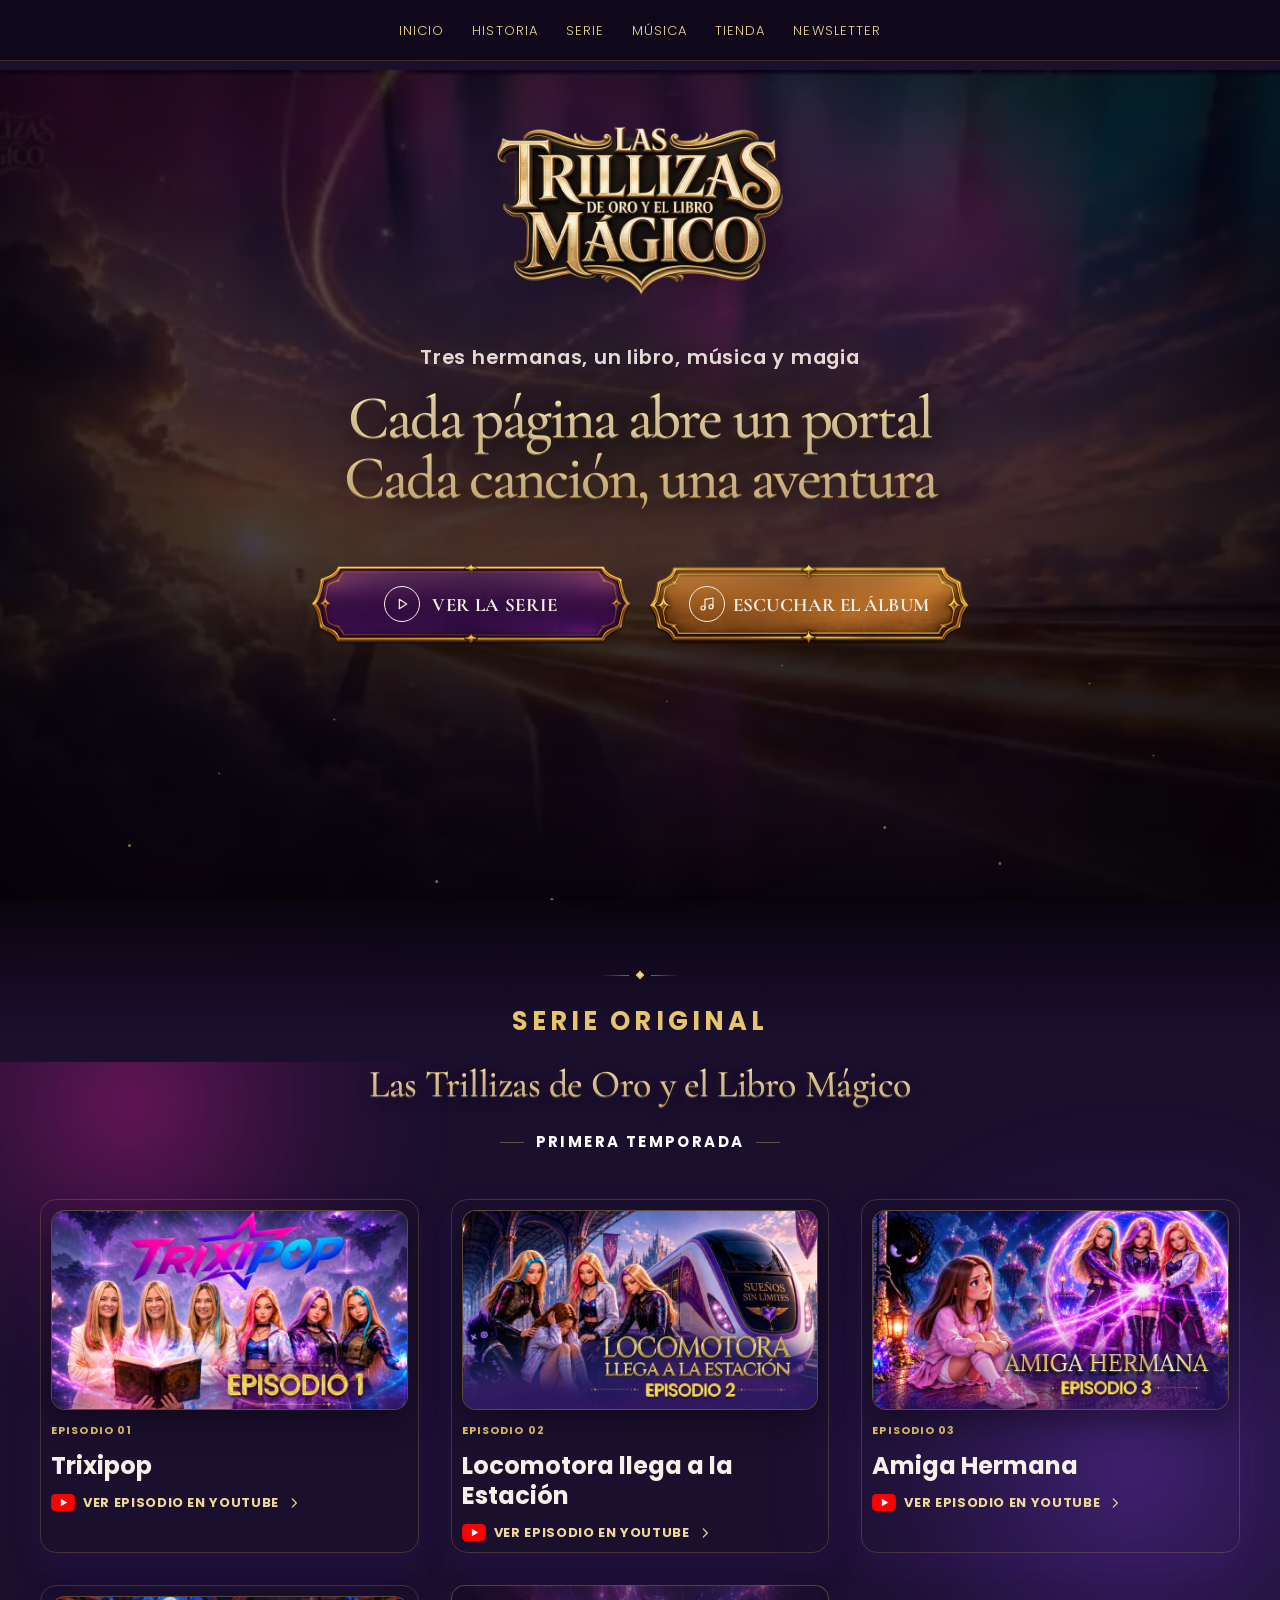
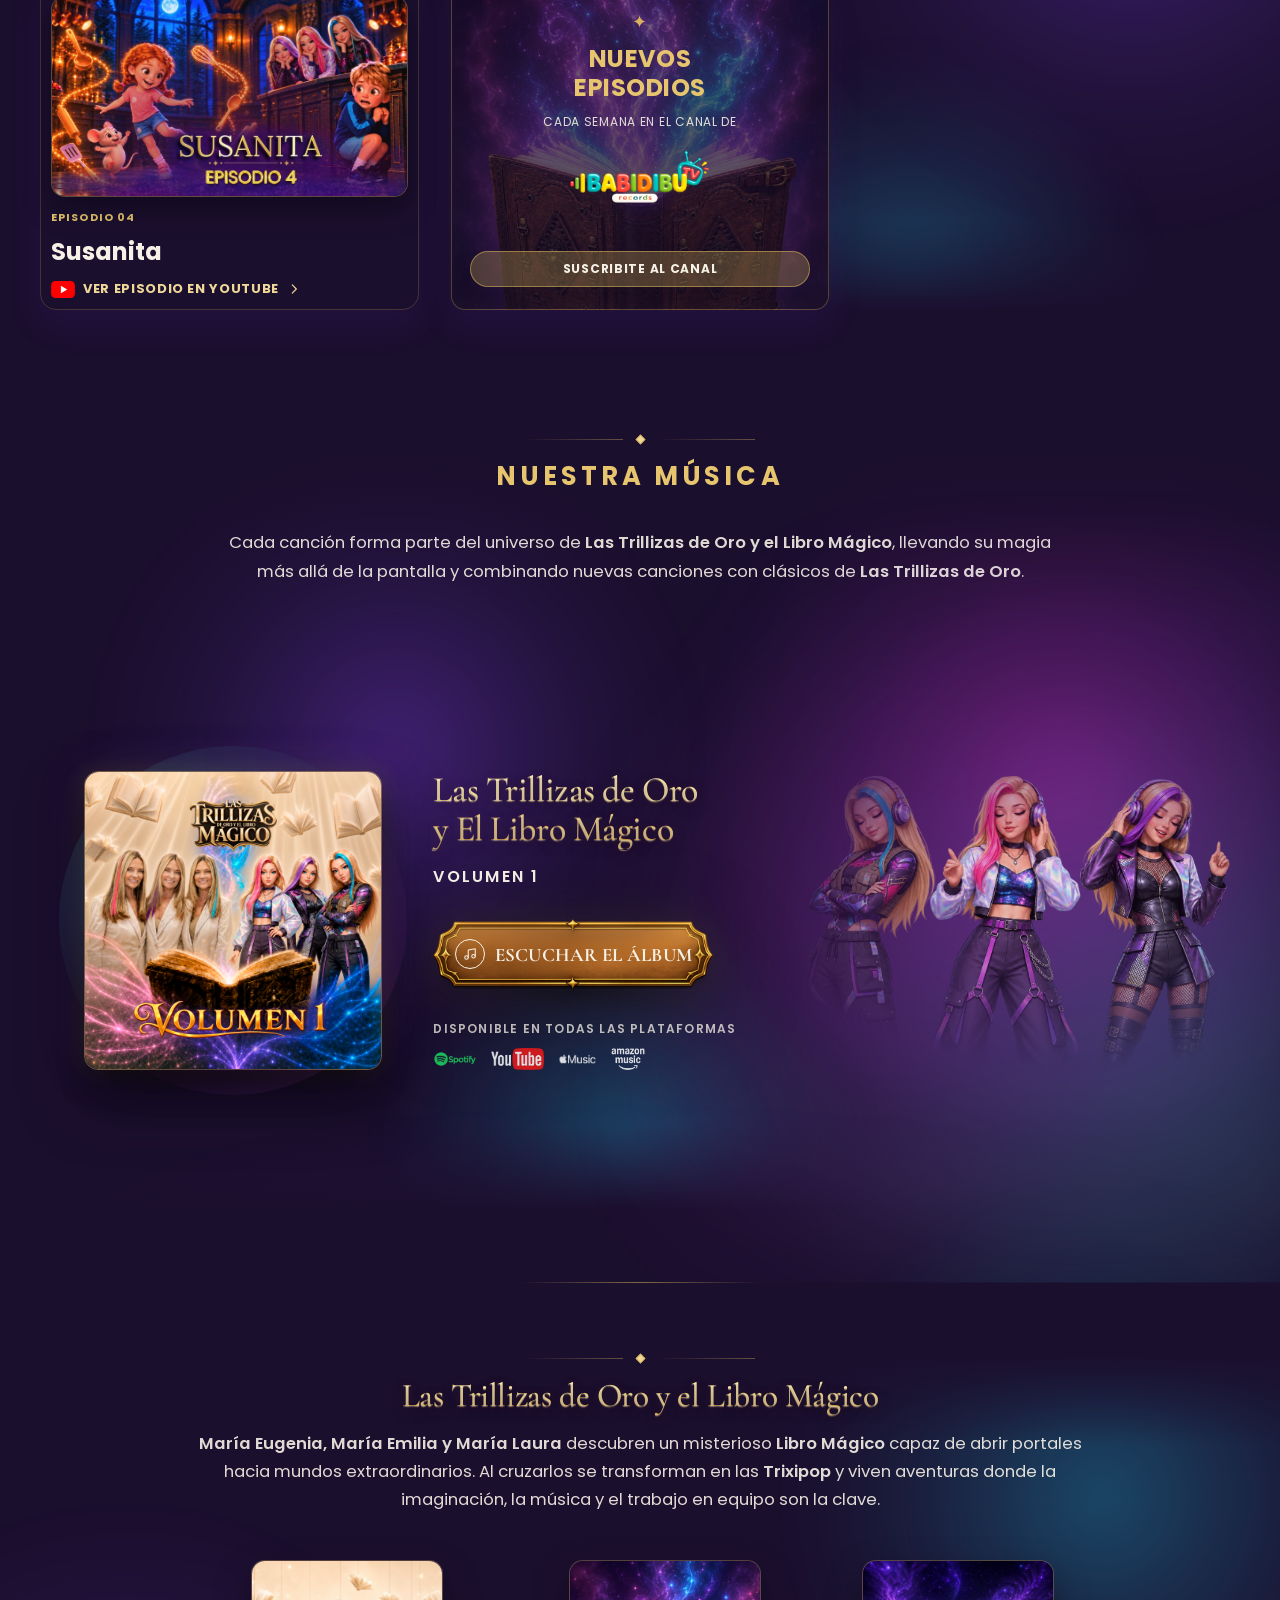
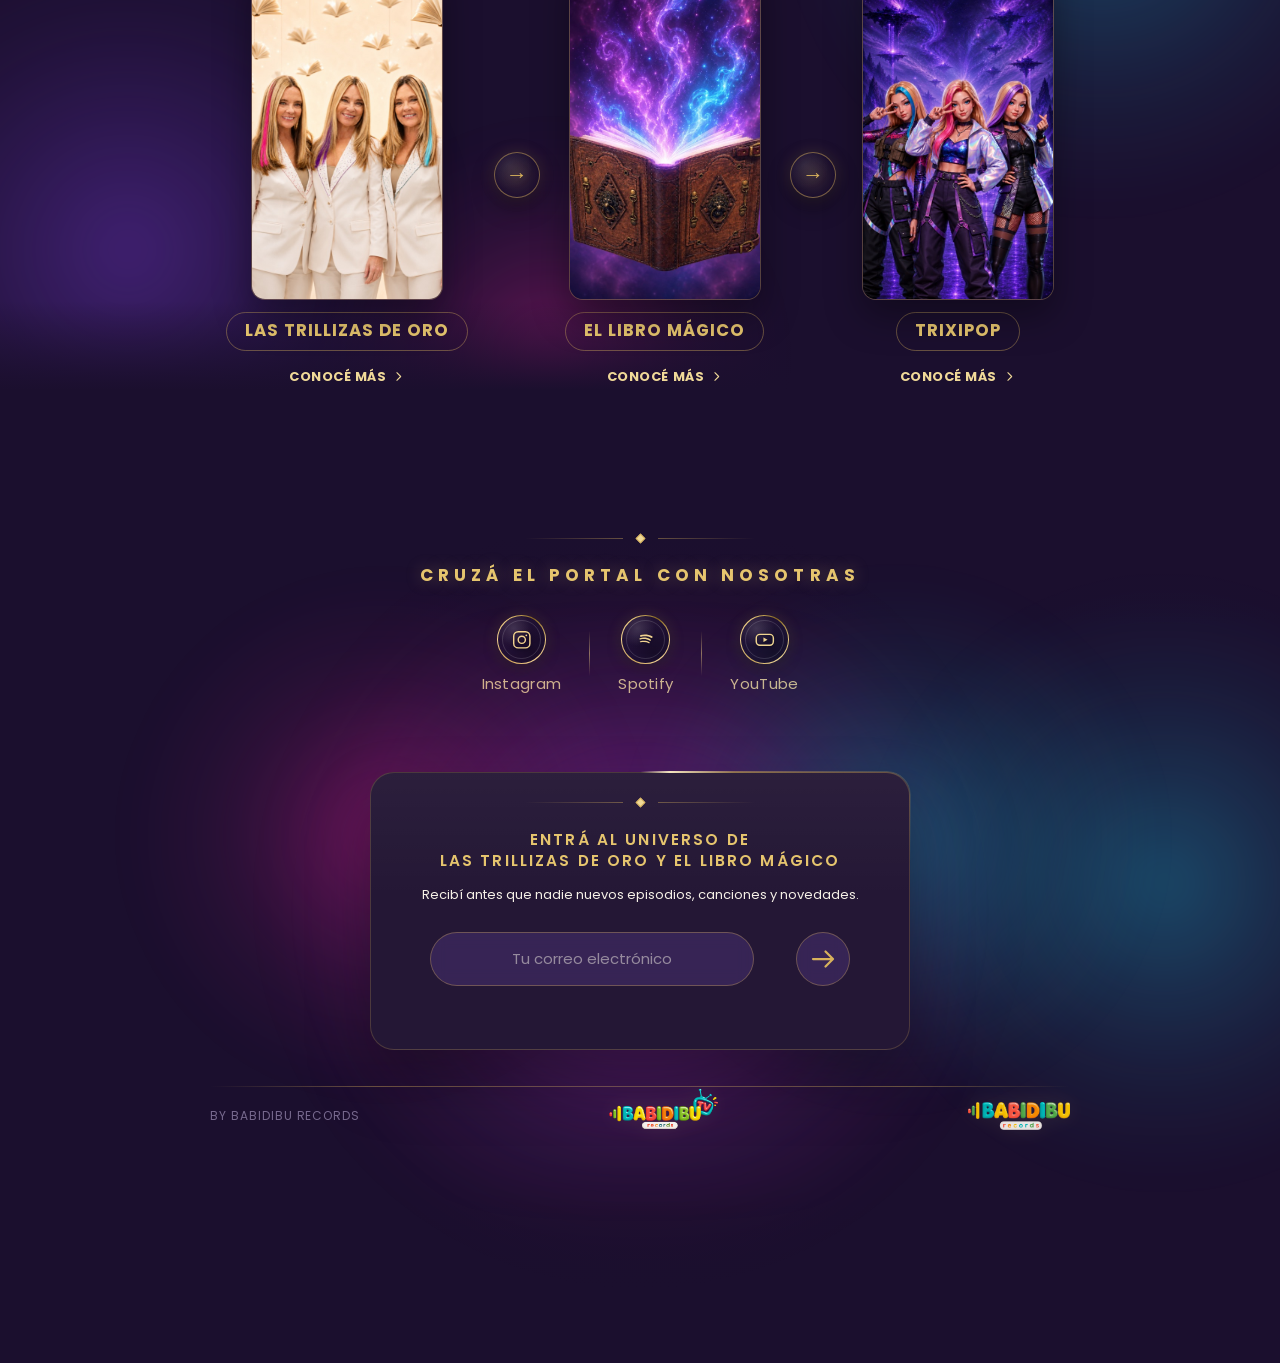
==== index.html @ 805f2260 "Sync index.html with Friday draft: episodes 3-4, redesigned grid, Historia modals Co-Authored-By: Cl" ====
<!DOCTYPE html>
<html lang="es" class="has-sections">
<head>
  <!-- Google Tag Manager -->
  <script>(function(w,d,s,l,i){w[l]=w[l]||[];w[l].push({'gtm.start':
  new Date().getTime(),event:'gtm.js'});var f=d.getElementsByTagName(s)[0],
  j=d.createElement(s),dl=l!='dataLayer'?'&l='+l:'';j.async=true;j.src=
  'https://www.googletagmanager.com/gtm.js?id='+i+dl;f.parentNode.insertBefore(j,f);
  })(window,document,'script','dataLayer','GTM-TP3NSZ8C');</script>
  <!-- End Google Tag Manager -->
  <meta charset="UTF-8" />
  <meta
    name="viewport"
    content="width=device-width, initial-scale=1.0, viewport-fit=cover"
  />

  <!-- Evitar que WhatsApp/navegadores mobile se queden con una versión vieja cacheada -->
  <meta http-equiv="Cache-Control" content="no-cache, no-store, must-revalidate" />
  <meta http-equiv="Pragma" content="no-cache" />
  <meta http-equiv="Expires" content="0" />

  <title>Las Trillizas de Oro y El Libro Mágico</title>

  <!-- Favicon: ícono de la pestaña del navegador -->
  <link rel="icon" type="image/x-icon" href="imagenes/favicon.ico?v=20260827152227" />
  <link rel="icon" type="image/png" sizes="32x32" href="imagenes/favicon-32.png?v=20260827152227" />
  <link rel="apple-touch-icon" sizes="180x180" href="imagenes/apple-touch-icon.png?v=20260827152227" />

  <!-- Verificación de dominio de Meta (NO mover a JS, debe estar en el HTML estático) -->
  <meta name="facebook-domain-verification" content="wpaf3wqvov0he4v25y9coh9aplzuin" />

  <!-- Meta Pixel (base) — sin PageView automático: tracking.js dispara los
       eventos a mano compartiendo el mismo event_id con la Conversions API
       del servidor, para que Meta deduplique y no infle los números. -->
  <script>
    !function(f,b,e,v,n,t,s)
    {if(f.fbq)return;n=f.fbq=function(){n.callMethod?
    n.callMethod.apply(n,arguments):n.queue.push(arguments)};
    if(!f._fbq)f._fbq=n;n.push=n;n.loaded=!0;n.version='2.0';
    n.queue=[];t=b.createElement(e);t.async=!0;
    t.src=v;s=b.getElementsByTagName(e)[0];
    s.parentNode.insertBefore(t,s)}(window, document,'script',
    'https://connect.facebook.net/en_US/fbevents.js');
    fbq('init', '1608591474024181');
  </script>

  <!-- ============================================================
       TikTok Pixel (base) — REEMPLAZAR "PLACEHOLDER_TIKTOK_PIXEL_ID"
       por el Pixel ID real (TikTok Ads Manager → Assets → Events).
       Hasta reemplazarlo, este snippet no manda datos a ningún lado. -->
  <script>
    !function (w, d, t) {
      w.TiktokAnalyticsObject=t;var ttq=w[t]=w[t]||[];ttq.methods=["page","track","identify","instances","debug","on","off","once","ready","alias","group","enableCookie","disableCookie","holdConsent","revokeConsent","grantConsent"],ttq.setAndDefer=function(t,e){t[e]=function(){t.push([e].concat(Array.prototype.slice.call(arguments,0)))}};for(var i=0;i<ttq.methods.length;i++)ttq.setAndDefer(ttq,ttq.methods[i]);ttq.instance=function(t){for(var e=ttq._i[t]||[],n=0;n<e.length;n++)ttq.setAndDefer(e,e[n]);return e},ttq.load=function(e,n){var r="https://analytics.tiktok.com/i18n/pixel/events.js",o=n&&n.partner;ttq._i=ttq._i||{},ttq._i[e]=[],ttq._i[e]._u=r,ttq._t=ttq._t||{},ttq._t[e]=+new Date,ttq._o=ttq._o||{},ttq._o[e]=n||{};var s=document.createElement("script");s.type="text/javascript",s.async=!0,s.src=r+"?sdkid="+e+"&lib="+t;var a=document.getElementsByTagName("script")[0];a.parentNode.insertBefore(s,a)};

      ttq.load('PLACEHOLDER_TIKTOK_PIXEL_ID');
      ttq.page();
    }(window, document, 'ttq');
  </script>

  <!-- Google tag (gtag.js) — Google Analytics 4 -->
  <script
    async
    src="https://www.googletagmanager.com/gtag/js?id=G-B54Q7S8X9M"
  ></script>
  <script>
    window.dataLayer = window.dataLayer || [];
    function gtag(){dataLayer.push(arguments);}
    gtag('js', new Date());
    gtag('config', 'G-B54Q7S8X9M');
  </script>

  <meta
    name="description"
    content="Tres hermanas, un libro, música y magia. Mirá el videoclip y escuchá &quot;La Locomotora llega a la estación&quot;."
  />

  <link
    rel="canonical"
    href="https://lastrillizasdeoroyellibromagico.com"
  />

  <!-- Open Graph -->
  <meta
    property="og:title"
    content="Las Trillizas de Oro y El Libro Mágico"
  />

  <meta
    property="og:description"
    content="Tres hermanas, un libro, música y magia."
  />

  <meta
    property="og:image"
    content="https://lastrillizasdeoroyellibromagico.com/imagenes/social-preview.jpg"
  />
  <meta property="og:image:width" content="1280" />
  <meta property="og:image:height" content="720" />

  <meta property="og:type" content="website" />

  <!-- Datos estructurados para Google (invisible, no afecta el diseño).
       Le dice explícitamente a Google que esta página es la oficial de
       "Las Trillizas de Oro y El Libro Mágico", para que la asocie con
       ese nombre en las búsquedas. -->
  <script type="application/ld+json">
  {
    "@context": "https://schema.org",
    "@type": "MusicGroup",
    "name": "Las Trillizas de Oro y El Libro Mágico",
    "alternateName": ["Las Trillizas de Oro", "Trixipop"],
    "url": "https://lastrillizasdeoroyellibromagico.com",
    "image": "https://lastrillizasdeoroyellibromagico.com/imagenes/social-preview.jpg",
    "genre": "Infantil",
    "sameAs": [
      "https://www.instagram.com/lastrillizasdeoro_libromagico/?hl=es"
    ]
  }
  </script>

  <!-- Datos estructurados del videoclip (invisible). Es solo información
       para Google sobre el video real de YouTube — no toca ni reemplaza
       el link del botón "Mirá el videoclip" de la landing. -->
  <script type="application/ld+json">
  {
    "@context": "https://schema.org",
    "@type": "VideoObject",
    "name": "Locomotora Llega a la Estación - Official Video",
    "description": "Videoclip oficial de \"La Locomotora llega a la estación\", de Las Trillizas de Oro y El Libro Mágico.",
    "thumbnailUrl": "https://i.ytimg.com/vi/IQAO-SmM0gY/hqdefault.jpg",
    "embedUrl": "https://www.youtube.com/embed/IQAO-SmM0gY",
    "contentUrl": "https://www.youtube.com/watch?v=IQAO-SmM0gY"
  }
  </script>

  <!-- Datos estructurados de la canción (invisible). Es solo información
       para Google sobre la grabación real en Spotify — no toca ni
       reemplaza el link del botón "Escuchá la canción" de la landing. -->
  <script type="application/ld+json">
  {
    "@context": "https://schema.org",
    "@type": "MusicRecording",
    "name": "Locomotora Llega a la Estación",
    "byArtist": {
      "@type": "MusicGroup",
      "name": "Las Trillizas de Oro y El Libro Mágico"
    },
    "image": "https://image-cdn-ak.spotifycdn.com/image/ab67616d00001e02453c9c500bdd24909d5f0870",
    "url": "https://open.spotify.com/track/4oxUGUj9S6KreStpNAHHXq"
  }
  </script>

  <!-- Fuentes -->
  <link rel="preconnect" href="https://fonts.googleapis.com" />

  <link
    rel="preconnect"
    href="https://fonts.gstatic.com"
    crossorigin
  />

  <link
    href="https://fonts.googleapis.com/css2?family=Cormorant+Garamond:wght@400;500;600;700&family=Poppins:wght@400;500;600;700&display=swap"
    rel="stylesheet"
  />

  <!-- CSS -->
  <link rel="stylesheet" href="style.css?v=20260909navblur1" />
</head>

<body class="has-sections">
  <!-- Google Tag Manager (noscript) -->
  <noscript><iframe src="https://www.googletagmanager.com/ns.html?id=GTM-TP3NSZ8C"
  height="0" width="0" style="display:none;visibility:hidden"></iframe></noscript>
  <!-- End Google Tag Manager (noscript) -->

  <!-- ================================================
       barra de navegación. "Contacto" sigue siendo
       un placeholder (todavía no existe esa página) — queda visible
       pero sin link, marcado "Próximamente". "Tienda" ya tiene su
       link real.
       ================================================ -->
  <!-- Franja invisible arriba de todo: cuando la nav está oculta por
       scroll, esto sigue detectando el mouse cerca del borde superior
       para volver a mostrarla (la nav en sí no se puede "hoverear" una
       vez que se movió fuera de la pantalla). Solo importa en
       desktop — ver script.js. -->
  <div class="site-nav-hover-zone" aria-hidden="true"></div>

  <nav class="site-nav">
    <div class="site-nav__inner">
      <ul class="site-nav__links">
        <li><a href="#top">Inicio</a></li>
        <li><a href="#historia-section">Historia</a></li>
        <li><a href="#serie-section">Serie</a></li>
        <li><a href="#album-section">Música</a></li>
        <li><a href="https://lastrillizasdeoroyellibromagico.store/" target="_blank" rel="noopener noreferrer">Tienda</a></li>
        <li><a href="#suscribirse">Newsletter</a></li>
      </ul>
      <button
        class="site-nav__burger"
        id="siteNavBurger"
        aria-label="Abrir menú"
        aria-expanded="false"
        aria-controls="siteNavMobile"
      >
        <span></span>
        <span></span>
        <span></span>
      </button>
    </div>
    <ul class="site-nav__mobile" id="siteNavMobile">
      <li><a href="#top">Inicio</a></li>
      <li><a href="#historia-section">Historia</a></li>
      <li><a href="#serie-section">Serie</a></li>
      <li><a href="#album-section">Música</a></li>
      <li><a href="https://lastrillizasdeoroyellibromagico.store/" target="_blank" rel="noopener noreferrer">Tienda</a></li>
      <li><a href="#suscribirse">Newsletter</a></li>
    </ul>
  </nav>

  <!-- HERO -->
  <section class="hero" id="top">

    <video
      class="hero-video"
      autoplay
      muted
      loop
      playsinline
      poster="imagenes/hero-poster.jpg"
      data-src-mobile="videos/video%20fondo%20vertical.mp4"
      data-src-desktop="videos/video%20fondo.mp4"
    ></video>

    <div class="hero-overlay" aria-hidden="true"></div>
    <div class="hero-vignette" aria-hidden="true"></div>
    <div class="hero-shadow" aria-hidden="true"></div>

    <div class="hero-particles" aria-hidden="true">
      <i></i>
      <i></i>
    </div>

    <div class="hero-content">

      <div class="hero-glow" aria-hidden="true"></div>

      <!-- LOGO -->
      <div class="logo-wrap">
        <img
          class="hero-logo"
          src="imagenes/logo%20trillizas.png"
          alt="Las Trillizas de Oro y El Libro Mágico"
          width="676"
          height="420"
        />

        <span class="logo-dust" aria-hidden="true">
          <i></i>
          <i></i>
          <i></i>
          <i></i>
          <i></i>
          <i></i>
          <i></i>
          <i></i>
          <i></i>
          <i></i>
        </span>
      </div>

      <!-- SLOGAN + TÍTULO -->
      <div class="hero-slogan-wrap">

        <p class="hero-claim" data-content-key="hero_claim">
          Tres hermanas, un libro, música y magia
        </p>

        <h1 class="hero-slogan hero-slogan--static">
          <span class="hero-slogan__line" data-content-key="hero_title_line1">Cada página abre un portal</span>
          <span class="hero-slogan__line" data-content-key="hero_title_line2">Cada canción, una aventura</span>
        </h1>

        <span
          class="slogan-shimmer"
          aria-hidden="true"
        ></span>

        <span
          class="slogan-sparkles"
          aria-hidden="true"
        >
          <i></i>
          <i></i>
          <i></i>
          <i></i>
          <i></i>
          <i></i>
          <i></i>
          <i></i>
          <i></i>
          <i></i>
          <i></i>
          <i></i>
          <i></i>
          <i></i>
        </span>

      </div>

      <!-- BOTONES PRINCIPALES: bajan a las secciones (no abren YouTube/
           Spotify directo) -->
      <div class="hero-ctas">

        <!-- Abre directo el canal de YouTube de Babidibu TV -->
        <a
          id="ctaVideoclip"
          class="magic-button magic-button--purple"
          href="https://linktw.in/Dnofjd"
          data-content-key="cta_serie_link"
          target="_blank"
          rel="noopener noreferrer"
          aria-label="Ver la serie"
          data-event="OpenSocial"
          data-destination="YouTube"
          data-track-button="ver_serie"
        >

          <img
            class="magic-button__frame"
            src="imagenes/button-frame-purple.png"
            alt=""
            aria-hidden="true"
          />

          <span class="magic-button__content">

            <span class="magic-button__icon">

              <svg
                viewBox="0 0 24 24"
                aria-hidden="true"
              >
                <path
                  d="M8 5v14l11-7z"
                  fill="none"
                  stroke="currentColor"
                  stroke-width="1.8"
                  stroke-linecap="round"
                  stroke-linejoin="round"
                />
              </svg>

            </span>

            <span class="magic-button__label">
              Ver la serie
            </span>

          </span>

        </a>

        <!-- Abre directo el smart link del álbum -->
        <a
          id="ctaSpotify"
          class="magic-button magic-button--gold"
          href="https://ffm.to/libromagico1"
          data-content-key="cta_album_link"
          target="_blank"
          rel="noopener noreferrer"
          aria-label="Escuchar el álbum"
          data-event="ListenAlbum"
          data-destination="SmartLink"
          data-track-button="escuchar_album"
        >

          <img
            class="magic-button__frame"
            src="imagenes/button-frame-gold.png"
            alt=""
            aria-hidden="true"
          />

          <span class="magic-button__content">

            <span class="magic-button__icon">

              <svg
                viewBox="0 0 24 24"
                fill="none"
                stroke="currentColor"
                stroke-width="1.8"
                stroke-linecap="round"
                stroke-linejoin="round"
                aria-hidden="true"
              >
                <path d="M9 18V5l12-2v13" />
                <circle cx="6" cy="18" r="3" />
                <circle cx="18" cy="16" r="3" />
              </svg>

            </span>

            <span class="magic-button__label">
              Escuchar el álbum
            </span>

          </span>

        </a>

      </div>

      <!-- Pista de scroll: solo se ve en mobile (ver CSS), indica que
           hay más contenido debajo del hero. -->
      <div class="hero-scroll-cue" aria-hidden="true">
        <span class="hero-scroll-cue__arrow"></span>
      </div>

      <!-- PORTAL + REDES SOCIALES -->

    </div>

  </section>

  <!-- ================================================
       "La serie" + "Álbum".
       Los episodios se cargan desde el array `episodes` (ver el
       <script> cerca del final del archivo) — para agregar un
       episodio nuevo, agregar un objeto al array, no tocar este HTML.
       Los href/rutas "PENDIENTE-" son placeholders reales: reemplazar
       antes de subir a producción.
       ================================================ -->

  <!-- LA SERIE -->
  <section class="serie-section" id="serie-section">
    <span class="bg-halo bg-halo--fuchsia serie-section__halo-a" aria-hidden="true"></span>
    <span class="bg-halo bg-halo--violet serie-section__halo-b" aria-hidden="true"></span>
    <span class="bg-halo bg-halo--cyan serie-section__halo-c" aria-hidden="true"></span>
    <div class="magic-sparkles" aria-hidden="true">
      <span class="sparkle sparkle--point sparkle--violet" style="top:5%; left:4%; animation-delay:.2s;"></span>
      <span class="sparkle sparkle--point sparkle--gold" style="top:10%; right:6%; animation-delay:1.4s;"></span>
      <span class="sparkle sparkle--point sparkle--cyan" style="top:22%; left:2%; animation-delay:2.6s;"></span>
      <span class="sparkle sparkle--point sparkle--point-sm sparkle--violet" style="top:35%; right:3%; animation-delay:.9s;"></span>
      <span class="sparkle sparkle--point sparkle--gold" style="top:55%; left:5%; animation-delay:3.1s;"></span>
      <span class="sparkle sparkle--point sparkle--point-lg sparkle--point-blur sparkle--violet" style="top:68%; right:5%; animation-delay:1.8s;"></span>
      <span class="sparkle sparkle--point sparkle--cyan" style="top:85%; left:9%; animation-delay:2.2s;"></span>

      <span class="sparkle sparkle--point sparkle--gold" style="top:8%; right:16%; animation-delay:.6s;"></span>
      <span class="sparkle sparkle--point sparkle--violet" style="top:48%; left:1.5%; animation-delay:2.9s;"></span>
      <span class="sparkle sparkle--point sparkle--point-lg sparkle--cyan" style="top:88%; right:22%; animation-delay:1.3s;"></span>

      <span class="sparkle sparkle--point sparkle--point-lg sparkle--violet" style="top:40%; right:2%; animation-delay:.4s;"></span>
    </div>

    <div class="section-heading">
      <span class="mini-divider" aria-hidden="true">
        <span class="mini-divider__line"></span>
        <span class="mini-divider__diamond"></span>
        <span class="mini-divider__line"></span>
      </span>
      <p class="section-eyebrow">Serie original</p>
      <h2 class="section-title">Las Trillizas de Oro y el Libro Mágico</h2>
      <span class="season-flourish">
        <span class="season-flourish__line"></span>
        <span class="section-season">Primera Temporada</span>
        <span class="season-flourish__line"></span>
      </span>
    </div>

    <div class="episodes-grid" id="episodesGrid">
      <!-- Los primeros 2 bloques (episodios) los genera JS a partir del
           array `episodes` — ver <script> al final del archivo. La card
           "Nuevos episodios" de acá abajo queda fija, siempre al final. -->
      <div class="episode-tile episode-tile--soon">
        <span class="episode-tile__soon-diamond">&#10022;</span>
        <span class="episode-tile__soon-title">Nuevos <br />episodios</span>
        <span class="episode-tile__soon-line">
          <span class="episode-tile__soon-sub">Cada semana en el canal de</span>
          <img
            class="episode-tile__soon-babidibu"
            src="imagenes/Logo%20BABIDIBU%20TV.png"
            alt="Babidibu TV"
            loading="lazy"
          />
        </span>
        <a
          class="episode-tile__soon-visit"
          href="https://linktw.in/Dnofjd"
          data-content-key="youtube_channel_link"
          target="_blank"
          rel="noopener noreferrer"
          aria-label="Suscribirse al canal de YouTube de Babidibu"
          data-event="OpenSocial"
          data-destination="YouTube"
          data-track-button="proximos_episodios_canal"
        >
          Suscribite al canal
        </a>
      </div>
    </div>
  </section>

  <!-- ÁLBUM -->
  <section class="album-section" id="album-section">
    <span class="bg-halo bg-halo--violet album-section__halo-a" aria-hidden="true"></span>
    <span class="bg-halo bg-halo--fuchsia album-section__halo-b" aria-hidden="true"></span>
    <span class="bg-halo bg-halo--cyan album-section__halo-c" aria-hidden="true"></span>
    <div class="magic-sparkles" aria-hidden="true">
      <span class="sparkle sparkle--point sparkle--fuchsia" style="top:4%; left:5%; animation-delay:.5s;"></span>
      <span class="sparkle sparkle--point sparkle--cyan" style="top:9%; right:5%; animation-delay:1.9s;"></span>
      <span class="sparkle sparkle--point sparkle--point-sm sparkle--violet" style="top:20%; left:2%; animation-delay:2.7s;"></span>
      <span class="sparkle sparkle--point sparkle--fuchsia" style="top:33%; right:2.5%; animation-delay:.8s;"></span>
      <span class="sparkle sparkle--point sparkle--point-lg sparkle--point-blur sparkle--cyan" style="top:52%; left:3%; animation-delay:3.2s;"></span>
      <span class="sparkle sparkle--point sparkle--violet" style="top:63%; right:2%; animation-delay:1.4s;"></span>
      <span class="sparkle sparkle--point sparkle--fuchsia" style="top:80%; left:7%; animation-delay:2.1s;"></span>

      <span class="sparkle sparkle--point sparkle--cyan" style="top:6%; right:14%; animation-delay:.3s;"></span>
      <span class="sparkle sparkle--point sparkle--violet" style="top:45%; left:1.2%; animation-delay:2.5s;"></span>
      <span class="sparkle sparkle--point sparkle--point-lg sparkle--fuchsia" style="top:78%; right:18%; animation-delay:1.6s;"></span>

      <span class="sparkle sparkle--point sparkle--point-lg sparkle--cyan" style="top:35%; left:1.5%; animation-delay:.9s;"></span>
    </div>
    <span class="album-section__fade-bottom" aria-hidden="true"></span>

    <div class="section-heading album-section__heading">
      <span class="section-divider" aria-hidden="true">
        <span class="follow-line"></span>
        <span class="follow-diamond"></span>
        <span class="follow-line"></span>
      </span>
      <p class="section-eyebrow">Nuestra música</p>
      <p class="album-section__subtitle">
        Cada canción forma parte del universo de <strong>Las Trillizas de Oro y el Libro Mágico</strong>, llevando su magia más allá de la pantalla y combinando nuevas canciones con clásicos de <strong>Las Trillizas de Oro</strong>.
      </p>
    </div>

    <div class="album-section__row">
      <div class="album-section__trixi-halo" aria-hidden="true"></div>
      <img
        src="imagenes/trixi_pop_music_web.webp"
        alt=""
        aria-hidden="true"
        loading="lazy"
        class="album-section__trixi-bg"
      />
      <span class="album-section__trixi-sparkles" aria-hidden="true">
        <i></i><i></i><i></i><i></i><i></i><i></i>
      </span>

      <div class="album-section__cover">
        <img
          src="imagenes/arte_de_tapa_trillizas.png"
          alt="Tapa del álbum Las Trillizas de Oro y El Libro Mágico, Volumen 1"
          loading="lazy"
        />
        <span class="album-section__cover-sparkles" aria-hidden="true">
          <i></i><i></i><i></i><i></i>
        </span>
      </div>

      <div class="album-section__info">
        <div class="album-section__top">
          <h3 class="album-section__name">
            <span data-content-key="album_name_line1">Las Trillizas de Oro</span><br />
            <span data-content-key="album_name_line2">y El Libro Mágico</span>
          </h3>
          <p class="album-section__volume" data-content-key="album_volume">Volumen 1</p>
        </div>

      <a
        class="magic-button magic-button--gold"
        href="https://ffm.to/libromagico1"
        data-content-key="cta_album_link"
        target="_blank"
        rel="noopener noreferrer"
        aria-label="Escuchar el álbum"
        data-event="ListenAlbum"
        data-destination="SmartLink"
        data-track-button="escuchar_album"
      >
        <img
          class="magic-button__frame"
          src="imagenes/button-frame-gold.png"
          alt=""
          aria-hidden="true"
        />
        <span class="magic-button__content">
          <span class="magic-button__icon">
            <svg
              viewBox="0 0 24 24"
              fill="none"
              stroke="currentColor"
              stroke-width="1.8"
              stroke-linecap="round"
              stroke-linejoin="round"
              aria-hidden="true"
            >
              <path d="M9 18V5l12-2v13" />
              <circle cx="6" cy="18" r="3" />
              <circle cx="18" cy="16" r="3" />
            </svg>
          </span>
          <span class="magic-button__label">Escuchar el álbum</span>
        </span>
      </a>

      <div class="album-section__platforms">
        <p class="album-section__platforms-label">Disponible en todas las plataformas</p>
        <div class="album-section__platforms-icons">
          <span class="album-section__platform-icon" title="Spotify">
            <img src="imagenes/spotify_full_web.webp" alt="Spotify" loading="lazy" />
          </span>
          <span class="album-section__platform-icon" title="YouTube">
            <img src="imagenes/youtube_full_web.png" alt="YouTube" loading="lazy" />
          </span>
          <span class="album-section__platform-icon" title="Apple Music">
            <img src="imagenes/apple_music_icon_web.png" alt="Apple Music" loading="lazy" />
          </span>
          <span class="album-section__platform-icon" title="Amazon Music">
            <img src="imagenes/amazon_music_icon_web.png" alt="Amazon Music" loading="lazy" />
          </span>
        </div>
      </div>
      </div>
    </div>
  </section>

  <!-- Separador claro entre Álbum e Historia -->
  <div class="section-boundary-divider" aria-hidden="true"></div>

  <!-- HISTORIA -->
  <section class="historia-section" id="historia-section">
    <span class="bg-halo bg-halo--cyan historia-section__halo-a" aria-hidden="true"></span>
    <span class="bg-halo bg-halo--violet historia-section__halo-b" aria-hidden="true"></span>
    <span class="bg-halo bg-halo--fuchsia historia-section__halo-c" aria-hidden="true"></span>
    <div class="magic-sparkles" aria-hidden="true">
      <span class="sparkle sparkle--point sparkle--gold" style="top:5%; left:5%; animation-delay:.7s;"></span>
      <span class="sparkle sparkle--point sparkle--violet" style="top:9%; right:6%; animation-delay:2.1s;"></span>
      <span class="sparkle sparkle--point sparkle--point-sm sparkle--cyan" style="top:30%; left:2%; animation-delay:3.3s;"></span>
      <span class="sparkle sparkle--point sparkle--gold" style="top:45%; right:3%; animation-delay:1.1s;"></span>
      <span class="sparkle sparkle--point sparkle--point-lg sparkle--point-blur sparkle--violet" style="top:65%; left:6%; animation-delay:2.6s;"></span>
      <span class="sparkle sparkle--point sparkle--cyan" style="top:85%; right:10%; animation-delay:.4s;"></span>

      <span class="sparkle sparkle--point sparkle--violet" style="top:7%; right:16%; animation-delay:1.7s;"></span>
      <span class="sparkle sparkle--point sparkle--gold" style="top:55%; left:1.5%; animation-delay:3s;"></span>

      <span class="sparkle sparkle--point sparkle--point-lg sparkle--cyan" style="top:75%; right:3%; animation-delay:.5s;"></span>
    </div>

    <div class="historia-section__text">
      <span class="section-divider" aria-hidden="true">
        <span class="follow-line"></span>
        <span class="follow-diamond"></span>
        <span class="follow-line"></span>
      </span>
      <h2 class="section-title historia-section__title">Las Trillizas de Oro <br class="historia-title-break" />y el Libro Mágico</h2>
      <p class="historia-section__body">
        <strong>María Eugenia, María Emilia y María Laura</strong> descubren un misterioso <strong>Libro Mágico</strong> capaz de abrir portales hacia mundos extraordinarios. Al cruzarlos se transforman en las <strong>Trixipop</strong> y viven aventuras donde la imaginación, la música y el trabajo en equipo son la clave.
      </p>
    </div>

    <div class="historia-section__visual">
      <div class="historia-slot">
        <div class="historia-slot__image">
          <img
            src="imagenes/historia_trillizas_vertical_web.jpg"
            alt="Las Trillizas de Oro"
            loading="lazy"
          />
        </div>
        <span class="historia-slot__label">Las Trillizas de Oro</span>
        <button class="historia-slot__more" type="button" data-modal-open="modal-trillizas" data-track-button="conoce_mas_trillizas">
          Conocé más
          <svg viewBox="0 0 24 24" aria-hidden="true"><path d="M9 5l7 7-7 7" fill="none" stroke="currentColor" stroke-width="2" stroke-linecap="round" stroke-linejoin="round" /></svg>
        </button>
      </div>

      <span class="historia-arrow" aria-hidden="true">&rarr;</span>

      <div class="historia-slot">
        <div class="historia-slot__image">
          <img
            src="imagenes/proximos_episodios_web.jpg"
            alt="El Libro Mágico"
            loading="lazy"
          />
        </div>
        <span class="historia-slot__label">El libro mágico</span>
        <button class="historia-slot__more" type="button" data-modal-open="modal-libro" data-track-button="conoce_mas_libro">
          Conocé más
          <svg viewBox="0 0 24 24" aria-hidden="true"><path d="M9 5l7 7-7 7" fill="none" stroke="currentColor" stroke-width="2" stroke-linecap="round" stroke-linejoin="round" /></svg>
        </button>
      </div>

      <span class="historia-arrow" aria-hidden="true">&rarr;</span>

      <div class="historia-slot">
        <div class="historia-slot__image">
          <img
            src="imagenes/historia_trixipop_vertical_web.jpg"
            alt="Las Trixipop"
            loading="lazy"
          />
        </div>
        <span class="historia-slot__label">Trixipop</span>
        <button class="historia-slot__more" type="button" data-modal-open="modal-trixipop" data-track-button="conoce_mas_trixipop">
          Conocé más
          <svg viewBox="0 0 24 24" aria-hidden="true"><path d="M9 5l7 7-7 7" fill="none" stroke="currentColor" stroke-width="2" stroke-linecap="round" stroke-linejoin="round" /></svg>
        </button>
      </div>
    </div>
  </section>

  <!-- ================================================
       Modales "Conocé más" de la sección Historia. Los 3 comparten
       el mismo estilo (.lore-modal) — se abren con el botón de cada
       card, se cierran con la X, tocando afuera, o con Escape (ver
       <script> al final del archivo). -->
  <div class="lore-modal" id="modal-trillizas" aria-hidden="true">
    <div class="lore-modal__backdrop" data-modal-close></div>
    <div class="lore-modal__panel" role="dialog" aria-modal="true" aria-labelledby="modal-trillizas-title">
      <button class="lore-modal__close" type="button" data-modal-close aria-label="Cerrar">&times;</button>
      <div class="lore-modal__media">
        <img src="imagenes/historia_trillizas_vertical_web.jpg" alt="" loading="lazy" />
      </div>
      <span class="mini-divider lore-modal__divider" aria-hidden="true">
        <span class="mini-divider__line"></span>
        <span class="mini-divider__diamond"></span>
        <span class="mini-divider__line"></span>
      </span>
      <h3 class="lore-modal__title" id="modal-trillizas-title">Las Trillizas de Oro</h3>
      <p class="lore-modal__body">
        Cantantes, actrices y conductoras, construyeron una trayectoria única que atravesó generaciones y las convirtió en referentes indiscutidas del entretenimiento familiar. Música, televisión y una conexión especial con el público forman parte de una historia que continúa reinventándose hasta hoy.
      </p>
    </div>
  </div>

  <div class="lore-modal" id="modal-libro" aria-hidden="true">
    <div class="lore-modal__backdrop" data-modal-close></div>
    <div class="lore-modal__panel" role="dialog" aria-modal="true" aria-labelledby="modal-libro-title">
      <button class="lore-modal__close" type="button" data-modal-close aria-label="Cerrar">&times;</button>
      <div class="lore-modal__media">
        <img src="imagenes/proximos_episodios_web.jpg" alt="" loading="lazy" />
      </div>
      <span class="mini-divider lore-modal__divider" aria-hidden="true">
        <span class="mini-divider__line"></span>
        <span class="mini-divider__diamond"></span>
        <span class="mini-divider__line"></span>
      </span>
      <h3 class="lore-modal__title" id="modal-libro-title">El Libro Mágico</h3>
      <p class="lore-modal__body">
        Las Trillizas descubren un misterioso Libro Mágico. Al abrirlo, sus páginas se llenan de luz y aparecen portales capaces de llevarlas a mundos increíbles. Cada vez que cruzan uno de ellos, se transforman en las Trixipop y comienza una nueva aventura, llena de música, magia y desafíos que solo podrán resolver juntas.
      </p>
    </div>
  </div>

  <div class="lore-modal" id="modal-trixipop" aria-hidden="true">
    <div class="lore-modal__backdrop" data-modal-close></div>
    <div class="lore-modal__panel" role="dialog" aria-modal="true" aria-labelledby="modal-trixipop-title">
      <button class="lore-modal__close" type="button" data-modal-close aria-label="Cerrar">&times;</button>
      <div class="lore-modal__media">
        <img src="imagenes/historia_trixipop_vertical_web.jpg" alt="" loading="lazy" />
      </div>
      <span class="mini-divider lore-modal__divider" aria-hidden="true">
        <span class="mini-divider__line"></span>
        <span class="mini-divider__diamond"></span>
        <span class="mini-divider__line"></span>
      </span>
      <h3 class="lore-modal__title" id="modal-trixipop-title">Trixipop</h3>
      <p class="lore-modal__body">
        Las Trixipop son las Trillizas de Oro animadas: al cruzar el portal del Libro Mágico, cada una asume una misión distinta.
      </p>

      <ul class="lore-modal__traits">
        <li class="lore-modal__trait lore-modal__trait--alma">
          <span class="lore-modal__trait-diamond" aria-hidden="true"></span>
          <span class="lore-modal__trait-text"><strong>Alma</strong> — conecta, contiene y valida la emoción.</span>
        </li>
        <li class="lore-modal__trait lore-modal__trait--mente">
          <span class="lore-modal__trait-diamond" aria-hidden="true"></span>
          <span class="lore-modal__trait-text"><strong>Mente</strong> — detecta, nombra y ordena el problema.</span>
        </li>
        <li class="lore-modal__trait lore-modal__trait--cuerpo">
          <span class="lore-modal__trait-diamond" aria-hidden="true"></span>
          <span class="lore-modal__trait-text"><strong>Cuerpo</strong> — activa, libera y transforma tu energía.</span>
        </li>
      </ul>

      <p class="lore-modal__body">
        Juntas descubren que el verdadero poder surge cuando el cuerpo, el alma y la mente trabajan en equilibrio.
      </p>
    </div>
  </div>

  <!-- PORTAL SOCIAL + SUSCRIPCIÓN + FOOTER (movido debajo de Episodios y Álbum) -->
  <section class="post-sections-footer">
    <span class="bg-halo bg-halo--fuchsia post-sections-footer__halo-a" aria-hidden="true"></span>
    <span class="bg-halo bg-halo--cyan post-sections-footer__halo-b" aria-hidden="true"></span>
    <span class="bg-halo bg-halo--violet post-sections-footer__halo-c" aria-hidden="true"></span>
    <div class="magic-sparkles" aria-hidden="true">
      <span class="sparkle sparkle--point sparkle--gold" style="top:4%; left:8%; animation-delay:.3s;"></span>
      <span class="sparkle sparkle--point sparkle--violet" style="top:9%; right:8%; animation-delay:1.6s;"></span>
      <span class="sparkle sparkle--point sparkle--fuchsia" style="top:28%; left:3%; animation-delay:2.8s;"></span>
      <span class="sparkle sparkle--point sparkle--cyan" style="top:35%; right:2.5%; animation-delay:.9s;"></span>
      <span class="sparkle sparkle--point sparkle--point-sm sparkle--gold" style="top:45%; left:2%; animation-delay:3.4s;"></span>
      <span class="sparkle sparkle--point sparkle--fuchsia" style="top:55%; right:3%; animation-delay:1.2s;"></span>
      <span class="sparkle sparkle--point sparkle--point-blur sparkle--cyan" style="top:62%; left:4%; animation-delay:2.4s;"></span>
      <span class="sparkle sparkle--point sparkle--violet" style="top:80%; right:10%; animation-delay:.6s;"></span>
      <span class="sparkle sparkle--point sparkle--gold" style="top:90%; left:14%; animation-delay:1.9s;"></span>

      <span class="sparkle sparkle--point sparkle--gold" style="top:6%; right:20%; animation-delay:.8s;"></span>
      <span class="sparkle sparkle--point sparkle--cyan" style="top:40%; left:1.3%; animation-delay:2.2s;"></span>
      <span class="sparkle sparkle--point sparkle--point-lg sparkle--violet" style="top:85%; right:22%; animation-delay:1.4s;"></span>

      <span class="sparkle sparkle--point sparkle--point-lg sparkle--fuchsia" style="top:50%; right:1.5%; animation-delay:.5s;"></span>
    </div>

    <div class="hero-content-mirror">
      <div class="hero-follow">

        <div
          class="follow-divider"
          aria-hidden="true"
        >
          <span class="follow-line"></span>
          <span class="follow-diamond"></span>
          <span class="follow-line"></span>
        </div>

        <span class="follow-title">
          Cruzá el portal con nosotras
        </span>

        <div class="follow-links">

          <!-- Instagram -->
          <!-- Sin target="_blank" a propósito: abrir en pestaña nueva
               interfiere con que el celular salte directo a la app
               (deep link). Navegando en la misma pestaña, el sistema
               operativo sí lo intercepta y abre Instagram directo. -->
          <a
            class="follow-link"
            href="https://www.instagram.com/lastrillizasdeoro_libromagico/?hl=es"
            data-content-key="instagram_link"
            aria-label="Abrir Instagram de Las Trillizas de Oro y El Libro Mágico"
            data-event="OpenSocial"
            data-destination="Instagram"
            data-track-button="social_instagram"
          >

            <span class="social-circle">

              <svg
                viewBox="0 0 24 24"
                fill="none"
                stroke="currentColor"
                stroke-width="1.6"
                aria-hidden="true"
              >
                <rect
                  x="3"
                  y="3"
                  width="18"
                  height="18"
                  rx="5"
                />

                <circle
                  cx="12"
                  cy="12"
                  r="4"
                />

                <circle
                  cx="17"
                  cy="7"
                  r="1"
                  fill="currentColor"
                  stroke="none"
                />
              </svg>

            </span>

            <span class="follow-name">
              Instagram
            </span>

          </a>

          <span
            class="follow-sep"
            aria-hidden="true"
          ></span>

          <!-- Spotify -->
          <a
            class="follow-link"
            href="https://linktw.in/iJcKCL"
            data-content-key="spotify_link"
            target="_blank"
            rel="noopener noreferrer"
            aria-label="Abrir el perfil de Spotify de Las Trillizas de Oro"
            data-event="OpenSocial"
            data-destination="Spotify"
            data-track-button="social_spotify"
          >

            <span class="social-circle">

              <svg
                viewBox="0 0 24 24"
                fill="currentColor"
                aria-hidden="true"
              >
                <path
                  d="M17.36 16.5a.75.75 0 0 1-1.03.26c-2.82-1.72-6.36-2.11-10.54-1.16a.75.75 0 1 1-.33-1.46c4.58-1.04 8.5-.59 11.64 1.33.36.22.47.68.26 1.03Zm1.47-3.27a.94.94 0 0 1-1.29.31c-3.23-1.98-8.15-2.56-11.97-1.4a.938.938 0 1 1-.54-1.8c4.36-1.32 9.78-.68 13.49 1.6.44.27.58.85.31 1.29Zm.13-3.4C15.9 7.7 9.99 7.5 6.6 8.53a1.125 1.125 0 1 1-.66-2.15c3.9-1.18 10.43-.95 14.54 1.48a1.125 1.125 0 1 1-1.15 1.93Z"
                />
              </svg>

            </span>

            <span class="follow-name">
              Spotify
            </span>

          </a>

          <span
            class="follow-sep"
            aria-hidden="true"
          ></span>

          <!-- YouTube -->
          <a
            class="follow-link"
            href="https://linktw.in/qeBBaV"
            data-content-key="youtube_channel_link"
            target="_blank"
            rel="noopener noreferrer"
            aria-label="Abrir el canal de YouTube de Babidibu"
            data-event="OpenSocial"
            data-destination="YouTube"
            data-track-button="social_youtube"
          >

            <span class="social-circle">

              <svg
                viewBox="0 0 24 24"
                fill="none"
                stroke="currentColor"
                stroke-width="1.6"
                aria-hidden="true"
              >
                <rect
                  x="2.5"
                  y="6"
                  width="19"
                  height="12"
                  rx="4"
                />

                <path
                  d="M10.5 9.5v5l4.5-2.5Z"
                  fill="currentColor"
                  stroke="none"
                />
              </svg>

            </span>

            <span class="follow-name">
              YouTube
            </span>

          </a>

        </div>

      </div>

      <!-- SUSCRIPCIÓN -->
      <div class="hero-newsletter" id="suscribirse">
        <span class="newsletter-halo newsletter-halo--cyan" aria-hidden="true"></span>

        <div class="newsletter-card">
          <div class="follow-divider" aria-hidden="true">
            <span class="follow-line"></span>
            <span class="follow-diamond"></span>
            <span class="follow-line"></span>
          </div>

          <h2 class="newsletter-title">Entrá al universo de<br class="newsletter-title-break" /> Las Trillizas de Oro<br class="newsletter-title-break2" /> y el Libro Mágico</h2>
          <p class="newsletter-text">Recibí antes que nadie nuevos episodios, canciones y novedades.</p>

          <form class="newsletter-form" id="newsletterForm" novalidate>
            <input
              class="newsletter-input"
              type="email"
              name="email"
              placeholder="Tu correo electrónico"
              autocomplete="email"
              required
            />
            <span class="newsletter-status" aria-hidden="true">
              <svg class="newsletter-check" viewBox="0 0 24 24">
                <path
                  d="M4 12.5l5 5L20 6.5"
                  fill="none"
                  stroke="currentColor"
                  stroke-width="2"
                  stroke-linecap="round"
                  stroke-linejoin="round"
                />
              </svg>
              <svg class="newsletter-cross" viewBox="0 0 24 24">
                <path
                  d="M5 5l14 14M19 5L5 19"
                  fill="none"
                  stroke="currentColor"
                  stroke-width="2"
                  stroke-linecap="round"
                  stroke-linejoin="round"
                />
              </svg>
            </span>
            <button type="submit" class="newsletter-button" aria-label="Suscribirme">
              <svg viewBox="0 0 24 24" aria-hidden="true">
                <path
                  d="M4 12h16m0 0l-6-6m6 6l-6 6"
                  fill="none"
                  stroke="currentColor"
                  stroke-width="1.8"
                  stroke-linecap="round"
                  stroke-linejoin="round"
                />
              </svg>
            </button>
          </form>

          <p
            class="newsletter-feedback"
            id="newsletterFeedback"
            role="status"
            aria-live="polite"
          ></p>
        </div>
      </div>

      <!-- FOOTER -->
      <footer class="site-footer">
        <span class="footer-rule" aria-hidden="true"></span>
        <div class="footer-inner">
          <span class="footer-text">By Babidibu Records</span>
          <a
            href="https://linktw.in/qeBBaV"
            data-content-key="youtube_channel_link"
            target="_blank"
            rel="noopener noreferrer"
            aria-label="Abrir el canal de YouTube de Babidibu TV"
            data-event="OpenSocial"
            data-destination="YouTube"
            data-track-button="footer_babidibu_tv"
          >
            <img
              class="footer-logo-tv"
              src="imagenes/Logo%20BABIDIBU%20TV.png"
              alt="Babidibu TV"
              width="849"
              height="344"
            />
          </a>
          <a
            href="https://babidiburecords.com/"
            data-content-key="babidibu_records_link"
            target="_blank"
            rel="noopener noreferrer"
            aria-label="Abrir el sitio de Babidibu Records"
            data-event="OpenSocial"
            data-destination="BabidibuRecords"
            data-track-button="footer_babidibu_records"
          >
            <img
              class="footer-logo"
              src="imagenes/logo%20nuevo%20babidibu%20.png"
              alt="Babidibu Records"
              width="1230"
              height="338"
            />
          </a>
        </div>
      </footer>
    </div>
  </section>

  <script src="config.js?v=20260827152227"></script>
  <script src="tracking.js?v=20260909adidfix1"></script>
  <script src="script.js?v=20260904navhide1"></script>

  <!-- ================================================
       datos de los episodios de la serie.
       PARA AGREGAR UN EPISODIO NUEVO: agregar un objeto más acá
       abajo (temporada, número, título, thumbnail, link de YouTube)
       — la tarjeta aparece sola, no hay que tocar nada de HTML/CSS.
       "thumbnail" puede quedar vacío ("") mientras no haya foto
       todavía: se muestra un ícono de play en su lugar.
       ================================================ -->
  <script>
    var episodes = [
      {
        season: 1,
        episode: 1,
        title: 'Trixipop',
        thumbnail: 'imagenes/miniatura_trixipop_web.jpg',
        youtubeUrl: 'https://linktw.in/WLomzs'
      },
      {
        season: 1,
        episode: 2,
        title: 'Locomotora llega a la Estación',
        thumbnail: 'imagenes/miniatura_locomotora_web.jpg',
        youtubeUrl: 'https://linktw.in/QtAEqZ'
      },
      {
        season: 1,
        episode: 3,
        title: 'Amiga Hermana',
        thumbnail: 'imagenes/miniatura_amiga_hermana_web.jpg',
        youtubeUrl: 'https://linktw.in/ymkylh'
      },
      {
        season: 1,
        episode: 4,
        title: 'Susanita',
        thumbnail: 'imagenes/miniatura_susanita_web.jpg',
        youtubeUrl: 'https://linktw.in/snlydb'
      }
    ];

    function buildEpisodeTile(ep) {
      var a = document.createElement('a');
      a.className = 'episode-tile';
      a.href = ep.youtubeUrl || '#';
      a.target = '_blank';
      a.rel = 'noopener noreferrer';
      a.setAttribute('aria-label', 'Ver episodio ' + ep.episode + ': ' + ep.title);
      a.setAttribute('data-event', 'WatchVideo');
      a.setAttribute('data-destination', 'YouTube');
      a.setAttribute('data-track-button', 'episodio_' + ep.episode);

      var playIconHtml =
        '<span class="episode-tile__play" aria-hidden="true">'
        + '<svg viewBox="0 0 24 24"><path d="M8 5v14l11-7z" fill="none" '
        + 'stroke="currentColor" stroke-width="1.6" stroke-linecap="round" '
        + 'stroke-linejoin="round" /></svg></span>';

      // Con imagen real: solo la foto (sin ícono de play encima —
      // ya está el CTA "Ver episodio" abajo, no hace falta duplicar
      // la señal). Sin imagen todavía: el ícono de play como antes,
      // para que no quede una miniatura vacía.
      var thumbHtml = ep.thumbnail
        ? '<img src="' + ep.thumbnail + '" alt="" loading="lazy" />'
        : playIconHtml;

      var episodeNum = ep.episode < 10 ? '0' + ep.episode : String(ep.episode);

      a.innerHTML =
        '<span class="episode-tile__thumb">' + thumbHtml + '</span>' +
        '<span class="episode-tile__number">Episodio ' + episodeNum + '</span>' +
        '<span class="episode-tile__title">' + ep.title + '</span>' +
        '<span class="episode-tile__cta">' +
        '<svg class="episode-tile__cta-icon" viewBox="0 0 28 20" aria-hidden="true">' +
        '<rect x="0" y="0" width="28" height="20" rx="5" fill="#FF0000" />' +
        '<path d="M11.5 5.5v9l7.5-4.5z" fill="#fff" /></svg>' +
        '<span>Ver episodio en YouTube</span>' +
        '<svg class="episode-tile__cta-arrow" viewBox="0 0 24 24" aria-hidden="true">' +
        '<path d="M9 5l7 7-7 7" fill="none" stroke="currentColor" stroke-width="2" ' +
        'stroke-linecap="round" stroke-linejoin="round" /></svg>' +
        '</span>';

      return a;
    }

    // Con 1 sola temporada: la grilla fija de siempre, sin tocar nada
    // (mismo HTML/CSS que ya está probado). Esto es lo único que corre
    // hoy — el modo de abajo (varias temporadas) recién entra en juego
    // solo el día que se carguen episodios con season 2 desde el panel.
    function renderEpisodesFlat(list) {
      var grid = document.getElementById('episodesGrid');
      if (!grid) return;
      var soonCard = grid.querySelector('.episode-tile--soon');

      grid.querySelectorAll('.episode-tile:not(.episode-tile--soon)').forEach(function (el) {
        el.remove();
      });

      list.forEach(function (ep) {
        var tile = buildEpisodeTile(ep);
        if (soonCard) {
          grid.insertBefore(tile, soonCard);
        } else {
          grid.appendChild(tile);
        }
      });
    }

    // Con 2+ temporadas: arma un acordeón (una <details> por
    // temporada, la más nueva abierta), moviendo la card fija
    // "Nuevos episodios" adentro de la última. Reemplaza la grilla
    // fija (se esconde, no se borra) por el acordeón armado.
    function renderEpisodesAccordion(list) {
      var flatGrid = document.getElementById('episodesGrid');
      if (!flatGrid) return;
      var soonCard = flatGrid.querySelector('.episode-tile--soon');

      var existingAccordion = flatGrid.parentNode.querySelector('.season-accordion');
      if (existingAccordion) existingAccordion.remove();
      flatGrid.style.display = 'none';

      var bySeason = {};
      list.forEach(function (ep) {
        var s = ep.season || 1;
        (bySeason[s] = bySeason[s] || []).push(ep);
      });
      var seasonNumbers = Object.keys(bySeason).map(Number).sort(function (a, b) { return a - b; });

      var accordion = document.createElement('div');
      accordion.className = 'season-accordion';

      seasonNumbers.forEach(function (seasonNum, i) {
        var isLast = i === seasonNumbers.length - 1;

        var details = document.createElement('details');
        details.className = 'season-block';
        if (isLast) details.open = true;

        var summary = document.createElement('summary');
        summary.innerHTML =
          '<svg class="season-arrow" viewBox="0 0 24 24" fill="none" stroke="currentColor" stroke-width="2.5">' +
          '<path d="M9 5l7 7-7 7" stroke-linecap="round" stroke-linejoin="round" /></svg>' +
          '<span class="season-label">Temporada ' + seasonNum + '</span>';
        details.appendChild(summary);

        var seasonGrid = document.createElement('div');
        seasonGrid.className = 'episodes-grid';
        bySeason[seasonNum].forEach(function (ep) {
          seasonGrid.appendChild(buildEpisodeTile(ep));
        });
        if (isLast && soonCard) {
          seasonGrid.appendChild(soonCard);
        }
        details.appendChild(seasonGrid);

        accordion.appendChild(details);
      });

      flatGrid.parentNode.insertBefore(accordion, flatGrid.nextSibling);
    }

    function renderEpisodes(list) {
      var seasons = {};
      list.forEach(function (ep) { seasons[ep.season || 1] = true; });
      if (Object.keys(seasons).length > 1) {
        renderEpisodesAccordion(list);
      } else {
        renderEpisodesFlat(list);
      }
    }

    renderEpisodes(episodes);
  </script>

  <!-- ================================================
       Panel de contenido editable (statics-8f2k1/content.php): si
       backend/content.php responde bien (solo pasa en el hosting
       real — GitHub Pages no corre PHP, así que en el preview esto
       falla siempre y se queda con el HTML fijo de arriba, que sigue
       funcionando igual). Nunca puede dejar la página rota: si algo
       falla acá (red, JSON inválido, lo que sea), no se toca nada. -->
  <script>
    (function () {
      fetch('backend/content.php', { cache: 'no-store' })
        .then(function (res) { return res.json(); })
        .then(function (data) {
          if (data && data.content) {
            document.querySelectorAll('[data-content-key]').forEach(function (el) {
              var key = el.getAttribute('data-content-key');
              var value = data.content[key];
              if (value === undefined || value === '') return;
              if (el.tagName === 'A') {
                el.href = value;
              } else {
                el.textContent = value;
              }
            });
          }
          if (data && Array.isArray(data.episodes) && data.episodes.length) {
            renderEpisodes(data.episodes);
          }
        })
        .catch(function () {
          // Sin conexión al panel (o corriendo en el preview de GitHub
          // Pages, que no ejecuta PHP): se queda con el contenido fijo
          // de siempre, no pasa nada.
        });
    })();
  </script>

  <!-- modales "Conocé más" de la sección Historia. -->
  <script>
    (function () {
      var openBtns = document.querySelectorAll('[data-modal-open]');
      var closeEls = document.querySelectorAll('[data-modal-close]');

      function openModal(modal) {
        if (!modal) return;
        modal.classList.add('is-open');
        modal.setAttribute('aria-hidden', 'false');
        document.body.classList.add('lore-modal-open');
      }

      function closeModal(modal) {
        if (!modal) return;
        modal.classList.remove('is-open');
        modal.setAttribute('aria-hidden', 'true');
        document.body.classList.remove('lore-modal-open');
      }

      openBtns.forEach(function (btn) {
        btn.addEventListener('click', function () {
          openModal(document.getElementById(btn.getAttribute('data-modal-open')));
        });
      });

      closeEls.forEach(function (el) {
        el.addEventListener('click', function () {
          closeModal(el.closest('.lore-modal'));
        });
      });

      document.addEventListener('keydown', function (e) {
        if (e.key !== 'Escape') return;
        var open = document.querySelector('.lore-modal.is-open');
        if (open) closeModal(open);
      });
    })();
  </script>

  <!-- menú hamburguesa de la barra de navegación. -->
  <script>
    (function () {
      var burger = document.getElementById('siteNavBurger');
      var mobileMenu = document.getElementById('siteNavMobile');
      if (!burger || !mobileMenu) return;

      burger.addEventListener('click', function () {
        var isOpen = mobileMenu.classList.toggle('is-open');
        burger.classList.toggle('is-open', isOpen);
        burger.setAttribute('aria-expanded', isOpen ? 'true' : 'false');
      });

      mobileMenu.addEventListener('click', function (e) {
        if (e.target.closest('a')) {
          mobileMenu.classList.remove('is-open');
          burger.classList.remove('is-open');
          burger.setAttribute('aria-expanded', 'false');
        }
      });
    })();
  </script>

</body>
</html>
---- style.css ----
/* ============================================================
   LAS TRILLIZAS DE ORO Y EL LIBRO MÃGICO
   Landing cinematogrÃ¡fica â€” hero de video + refuerzo mÃ­nimo.
   ============================================================ */

:root {
  --violet-deep: #1b0f2e;
  --gold: #d8b25c;
  --gold-light: #f0d998;
  --ivory: #f6f1e7;

  /* Dorado unificado para TÍTULOS sans-serif (Poppins) en toda la
     web — cálido y elegante, no amarillo. Los párrafos/textos
     informativos siguen en --ivory, sin tocar. */
  --gold-title: #e6c56e;
  --gold-title-shine-1: #fff1a8;
  --gold-title-shine-2: #e6c56e;
  --gold-title-shine-3: #c9973a;

  --font-display: "Cormorant Garamond", serif;
  --font-ui: "Poppins", sans-serif;

  --button-width: clamp(360px, 24vw, 440px);
  --button-gap: 22px;
  --button-ratio: 693 / 174;
  --cta-group-width: calc((var(--button-width) * 2) + var(--button-gap));
}

* {
  margin: 0;
  padding: 0;
  box-sizing: border-box;
}

html {
  scroll-behavior: smooth;
}

body {
  min-height: 100%;
  overflow-x: hidden;
  background: var(--violet-deep);
  color: var(--ivory);
  font-family: var(--font-ui);
  line-height: 1.5;
}

img {
  display: block;
  max-width: 100%;
}

a {
  text-decoration: none;
}

a:focus-visible,
button:focus-visible {
  outline: 2px solid var(--gold);
  outline-offset: 3px;
}

/* ============================================================
   HERO
   ============================================================ */

.hero {
  position: relative;
  width: 100%;
  height: 100svh;
  min-height: 100vh;
  overflow-x: hidden;
  overflow-y: auto;
  scrollbar-width: none;
  display: flex;
  align-items: flex-start;
  justify-content: center;
  background: var(--violet-deep);
}

.hero::-webkit-scrollbar {
  display: none;
}

.hero-video,
.hero-overlay,
.hero-vignette,
.hero-shadow,
.hero-particles {
  position: fixed;
  inset: 0;
}

.hero-video {
  z-index: 0;
  width: 100%;
  height: 100%;
  object-fit: cover;
  object-position: center;
}

.hero-overlay,
.hero-vignette,
.hero-shadow,
.hero-particles {
  z-index: 1;
  pointer-events: none;
}

.hero-overlay {
  background:
    radial-gradient(
      ellipse 48% 44% at 50% 36%,
      rgba(20, 8, 28, 0.42) 0%,
      rgba(14, 5, 20, 0.54) 50%,
      rgba(8, 3, 12, 0.76) 100%
    ),
    linear-gradient(
      180deg,
      rgba(10, 5, 18, 0.14) 0%,
      rgba(10, 5, 18, 0.08) 26%,
      rgba(10, 5, 18, 0.28) 62%,
      rgba(8, 3, 12, 0.86) 100%
    );
}

.hero-vignette {
  box-shadow: inset 0 0 18vw rgba(0, 0, 0, 0.5);
}

.hero-shadow {
  background: radial-gradient(
    ellipse 46% 42% at 50% 35%,
    rgba(13, 4, 20, 0.58) 0%,
    rgba(13, 4, 20, 0.34) 52%,
    rgba(13, 4, 20, 0.06) 82%,
    transparent 100%
  );
}

/* Polvo mÃ¡gico suave */
.hero-particles {
  overflow: hidden;
}

.hero-particles i {
  position: absolute;
  top: 0;
  left: 0;
  width: 3px;
  height: 3px;
  border-radius: 50%;
  background: transparent;
  animation: dustRise 26s linear infinite;
}

.hero-particles i:nth-child(1) {
  box-shadow:
    10vw 86vh 0 0 rgba(240, 217, 152, 0.5),
    26vw 72vh 0 -0.4px rgba(240, 217, 152, 0.38),
    43vw 92vh 0 0 rgba(255, 246, 216, 0.45),
    61vw 66vh 0 -0.5px rgba(240, 217, 152, 0.32),
    78vw 88vh 0 0 rgba(240, 217, 152, 0.42),
    90vw 76vh 0 -0.4px rgba(255, 246, 216, 0.3);
}

.hero-particles i:nth-child(2) {
  animation-duration: 34s;
  animation-delay: -13s;
  box-shadow:
    17vw 78vh 0 -0.4px rgba(240, 217, 152, 0.34),
    34vw 90vh 0 0 rgba(255, 246, 216, 0.4),
    52vw 70vh 0 -0.5px rgba(240, 217, 152, 0.3),
    69vw 84vh 0 0 rgba(240, 217, 152, 0.44),
    85vw 68vh 0 -0.4px rgba(255, 246, 216, 0.32),
    96vw 94vh 0 0 rgba(240, 217, 152, 0.36);
}

@keyframes dustRise {
  0%   { transform: translateY(0); opacity: 0; }
  12%  { opacity: 1; }
  88%  { opacity: 1; }
  100% { transform: translateY(-94vh); opacity: 0; }
}

/* ============================================================
   CONTENIDO
   ============================================================ */

.hero-content {
  position: relative;
  z-index: 2;
  width: 100%;
  max-width: 1180px;
  min-height: 100%;

  display: flex;
  flex-direction: column;
  align-items: center;
  justify-content: center;
  text-align: center;

  /* Padding simÃ©trico â†’ el bloque queda centrado vertical de verdad,
     con el mismo aire arriba del logo que debajo del footer. */
  padding: clamp(24px, 4vh, 52px) 20px;
}

.hero-glow {
  position: absolute;
  top: -8%;
  left: 50%;
  z-index: -1;

  width: min(920px, 130vw);
  aspect-ratio: 1;
  transform: translateX(-50%);

  pointer-events: none;
  mix-blend-mode: screen;
  filter: blur(32px);

  opacity: 0.55;

  background: radial-gradient(
    circle,
    rgba(216, 178, 92, 0.10) 0%,
    rgba(122, 45, 130, 0.06) 36%,
    transparent 68%
  );

  animation: haloBreath 8s ease-in-out 1.4s infinite;
}

@keyframes haloBreath {
  0%,
  100% {
    transform: translateX(-50%) scale(1);
    opacity: 0.8;
  }

  50% {
    transform: translateX(-50%) scale(1.025);
    opacity: 1;
  }
}

/* ============================================================
   LOGO
   ============================================================ */

.logo-wrap {
  position: relative;
  display: flex;
  justify-content: center;
}

.hero-logo {
  width: clamp(220px, 18vw, 300px);
  height: auto;
  margin: 0 0 16px;

  opacity: 1;
  transform: none;

  filter: drop-shadow(0 10px 22px rgba(0, 0, 0, 0.32));

  /* Sin animación de entrada (carga todo junto) — se deja solo el
     brillo ambiente en loop. */
  animation: logoGlowPulse 3.6s ease-in-out 1.3s infinite;
}

@keyframes logoReveal {
  0% {
    opacity: 0;
    transform: translateY(-38px) scale(0.985);
  }

  70% {
    opacity: 1;
    transform: translateY(3px) scale(1.004);
  }

  100% {
    opacity: 1;
    transform: translateY(0) scale(1);
  }
}

@keyframes logoGlowPulse {
  0%,
  100% {
    filter:
      drop-shadow(0 10px 22px rgba(0, 0, 0, 0.32))
      drop-shadow(0 0 16px rgba(240, 217, 152, 0.32));
  }
  50% {
    filter:
      drop-shadow(0 10px 22px rgba(0, 0, 0, 0.32))
      drop-shadow(0 0 32px rgba(240, 217, 152, 0.68));
  }
}

/* ---------- Polvo de hadas alrededor del logo ---------- */
.logo-dust {
  position: absolute;
  inset: 8% -3% 2%;
  z-index: 3;
  pointer-events: none;
  overflow: visible;
}

.logo-dust i {
  position: absolute;
  width: 4px;
  height: 4px;
  border-radius: 50%;
  background: radial-gradient(circle, #fff8df 0%, #f0d998 55%, transparent 100%);
  box-shadow: 0 0 7px 1.5px rgba(240, 217, 152, 0.75);
  opacity: 0;
  animation: fairyDustFloat 5.2s ease-in-out infinite;
}

.logo-dust i:nth-child(1)  { top: 10%; left: 6%;  animation-delay: 0s; }
.logo-dust i:nth-child(2)  { top: 68%; left: 12%; animation-delay: 0.7s; width: 3px; height: 3px; }
.logo-dust i:nth-child(3)  { top: 18%; left: 90%; animation-delay: 1.3s; }
.logo-dust i:nth-child(4)  { top: 80%; left: 84%; animation-delay: 1.9s; width: 3px; height: 3px; }
.logo-dust i:nth-child(5)  { top: 42%; left: 2%;  animation-delay: 2.5s; }
.logo-dust i:nth-child(6)  { top: 58%; left: 96%; animation-delay: 0.4s; width: 5px; height: 5px; }
.logo-dust i:nth-child(7)  { top: 4%;  left: 46%; animation-delay: 1.6s; }
.logo-dust i:nth-child(8)  { top: 92%; left: 52%; animation-delay: 2.2s; width: 3px; height: 3px; }
.logo-dust i:nth-child(9)  { top: 30%; left: 64%; animation-delay: 3.0s; }
.logo-dust i:nth-child(10) { top: 66%; left: 32%; animation-delay: 3.6s; width: 3px; height: 3px; }

@keyframes fairyDustFloat {
  0% {
    opacity: 0;
    transform: translate(0, 0) scale(0.6);
  }
  15% {
    opacity: 1;
    transform: translate(2px, -6px) scale(1);
  }
  50% {
    opacity: 0.85;
    transform: translate(-4px, -18px) scale(0.9);
  }
  85% {
    opacity: 0.2;
    transform: translate(4px, -28px) scale(0.5);
  }
  100% {
    opacity: 0;
    transform: translate(0, -34px) scale(0.3);
  }
}

/* ============================================================
   SLOGAN
   ============================================================ */

.hero-slogan-wrap {
  position: relative;
  width: min(var(--cta-group-width), calc(100vw - 40px));
  max-width: var(--cta-group-width);

  display: flex;
  flex-direction: column;
  align-items: center;
  justify-content: center;

  overflow: visible;
  padding: 0 0 10px;
  margin-top: -16px;
  margin-bottom: clamp(30px, 3.5vh, 40px);
  cursor: default;
}

.hero-slogan-wrap::before {
  content: "";
  position: absolute;
  left: 50%;
  top: 52%;
  z-index: 0;

  width: 96%;
  height: 96%;

  transform: translate(-50%, -50%);
  border-radius: 999px;
  pointer-events: none;

  /*
    Primera capa: oscurece suavemente el video detrÃ¡s del slogan.
    Segunda capa: aporta un halo dorado uniforme, sin focos localizados.
  */
  background:
    radial-gradient(
      ellipse at center,
      rgba(7, 3, 12, 0.54) 0%,
      rgba(10, 4, 16, 0.38) 42%,
      rgba(10, 4, 16, 0.12) 68%,
      transparent 84%
    ),
    radial-gradient(
      ellipse at center,
      rgba(232, 194, 97, 0.08) 0%,
      rgba(232, 194, 97, 0.03) 46%,
      transparent 76%
    );

  filter: blur(18px);
  opacity: 1;
}
.hero-slogan {
  position: relative;
  z-index: 2;

  display: block;
  width: 100%;
  margin: 0;
  padding: 0 4px 8px;

  overflow: visible;

  font-family: var(--font-display);
  font-size: clamp(52px, 3.55vw, 64px);
  font-weight: 500;
  line-height: 1.08;
  letter-spacing: -0.012em;

  white-space: nowrap;
  text-align: center;

  background: linear-gradient(
    180deg,
    var(--gold-title-shine-1),
    var(--gold-title-shine-2) 55%,
    var(--gold-title-shine-3)
  );
  -webkit-background-clip: text;
  background-clip: text;
  color: var(--gold-title);
  -webkit-text-fill-color: transparent;

  text-shadow:
    0 1px 0 rgba(255, 255, 255, 0.34),
    0 2px 0 rgba(113, 65, 16, 0.28),
    0 5px 14px rgba(0, 0, 0, 0.34),
    0 0 12px rgba(231, 181, 74, 0.10);

  /* Sin animación de entrada — el brillo queda asentado desde el
     principio, solo la respiración continua sigue en loop. */
  animation: sloganGlowBreathe 4s ease-in-out 0s infinite;

  transition:
    filter .35s ease,
    text-shadow .35s ease;
}

/* Salto de lÃ­nea forzado para mobile (ver script.js) â€” oculto acÃ¡,
   habilitado dentro de @media (max-width: 700px). */
.slogan-break {
  display: none;
}

/* Cada palabra se devela por separado â€” pausado y con brillo propio */
.hero-slogan .word {
  display: inline-block;
  white-space: nowrap;

  color: #e4b64f;
  background:
    linear-gradient(
      180deg,
      #fff7d2 0%,
      #f8dc8a 22%,
      #e8b94f 48%,
      #c88b2f 74%,
      #8a5119 100%
    );

  -webkit-background-clip: text;
  background-clip: text;
  -webkit-text-fill-color: transparent;

  opacity: 0;
  filter: blur(8px) brightness(1) drop-shadow(0 0 0 rgba(255, 244, 205, 0));
  transform: translateY(10px) scale(0.92) rotate(-1deg);
  transform-origin: 50% 70%;

  animation: wordReveal 1s cubic-bezier(.25, .9, .3, 1) forwards;
  animation-delay: calc(var(--i, 0) * 0.24s + 1.3s);
}

@keyframes wordReveal {
  0% {
    opacity: 0;
    filter: blur(8px) brightness(1) drop-shadow(0 0 0 rgba(255, 244, 205, 0));
    transform: translateY(10px) scale(0.92) rotate(-1deg);
  }

  45% {
    opacity: 1;
    filter: blur(1.5px) brightness(1.55) drop-shadow(0 0 12px rgba(255, 244, 205, 0.55));
    transform: translateY(-1px) scale(1.03) rotate(0.4deg);
  }

  75% {
    opacity: 1;
    filter: blur(0) brightness(1.15) drop-shadow(0 0 6px rgba(240, 199, 94, 0.32));
    transform: translateY(0.5px) scale(0.995) rotate(-0.1deg);
  }

  100% {
    opacity: 1;
    filter: blur(0) brightness(1) drop-shadow(0 0 0 rgba(255, 244, 205, 0));
    transform: translateY(0) scale(1) rotate(0deg);
  }
}

@keyframes sloganGlowBreathe {
  0%,
  100% {
    text-shadow:
      0 1px 0 rgba(255, 249, 220, 0.38),
      0 2px 0 rgba(121, 72, 18, 0.34),
      0 4px 12px rgba(0, 0, 0, 0.34),
      0 0 14px rgba(240, 199, 94, 0.16);
  }

  50% {
    text-shadow:
      0 1px 0 rgba(255, 249, 220, 0.56),
      0 2px 0 rgba(121, 72, 18, 0.34),
      0 4px 12px rgba(0, 0, 0, 0.34),
      0 0 30px rgba(240, 199, 94, 0.42);
  }
}

@keyframes sloganMaterialize {
  0% {
    opacity: 0;
    filter: blur(12px);
    transform: translateY(14px);
    clip-path: inset(0 100% 0 0);
  }

  40% {
    opacity: 1;
    filter: blur(0);
    clip-path: inset(0 100% 0 0);
  }

  65% {
    opacity: 1;
    filter: blur(0);
    clip-path: inset(0 0 0 0);
  }

  100% {
    opacity: 1;
    filter: blur(0);
    transform: translateY(0);
    clip-path: inset(0 0 0 0);
  }
}

@keyframes sloganSettleGlow {
  0% {
    text-shadow:
      0 1px 0 rgba(255, 249, 220, 0.30),
      0 2px 0 rgba(121, 72, 18, 0.28),
      0 4px 12px rgba(0, 0, 0, 0.34);
  }

  48% {
    text-shadow:
      0 1px 0 rgba(255, 249, 220, 0.50),
      0 2px 0 rgba(121, 72, 18, 0.34),
      0 4px 12px rgba(0, 0, 0, 0.34),
      0 0 20px rgba(240, 199, 94, 0.20);
  }

  100% {
    text-shadow:
      0 1px 0 rgba(255, 249, 220, 0.38),
      0 2px 0 rgba(121, 72, 18, 0.34),
      0 4px 12px rgba(0, 0, 0, 0.34);
  }
}

@keyframes sloganHaloReveal {
  from {
    opacity: 0;
    transform: translate(-50%, -50%) scale(0.92);
  }

  to {
    opacity: 1;
    transform: translate(-50%, -50%) scale(1);
  }
}

/* Chispas puntuales al develarse cada palabra */
.word-burst {
  position: absolute;
  z-index: 5;
  width: 5px;
  height: 5px;
  margin: -2.5px;
  border-radius: 50%;
  pointer-events: none;

  background: radial-gradient(circle, #fff8df 0%, #f4d98f 55%, transparent 100%);
  box-shadow: 0 0 8px 2px rgba(240, 217, 152, 0.8);

  opacity: 0;
  animation: wordBurstFly 0.65s ease-out forwards;
}

@keyframes wordBurstFly {
  0% {
    opacity: 0;
    transform: translate(0, 0) scale(0.4);
  }
  22% {
    opacity: 1;
    transform: translate(calc(var(--bx, 0px) * 0.35), calc(var(--by, 0px) * 0.35)) scale(1.1);
  }
  100% {
    opacity: 0;
    transform: translate(var(--bx, 0px), var(--by, 0px)) scale(0.2);
  }
}

/* Sparkles */
.slogan-sparkles {
  position: absolute;
  inset: -26% -10% -30%;
  z-index: 3;
  pointer-events: none;
}

.slogan-sparkles i {
  position: absolute;
  width: 7px;
  height: 7px;
  opacity: 0;

  background:
    linear-gradient(90deg, transparent 44%, rgba(255, 249, 224, 0.95) 50%, transparent 56%),
    linear-gradient(180deg, transparent 44%, rgba(255, 249, 224, 0.95) 50%, transparent 56%),
    radial-gradient(circle, rgba(255, 240, 182, 0.95) 0%, rgba(230, 177, 68, 0.72) 36%, transparent 72%);

  filter:
    drop-shadow(0 0 3px rgba(255, 240, 182, 0.72))
    drop-shadow(0 0 7px rgba(216, 178, 92, 0.35));

  transform: scale(0.35) rotate(0deg);
  animation: sparkleSoft 4.8s ease-in-out infinite;
}

.slogan-sparkles i:nth-child(1)  { top: 2%;  left: 4%;  width: 6px; height: 6px; animation-delay: 1.2s; }
.slogan-sparkles i:nth-child(2)  { top: -6%; left: 22%; width: 5px; height: 5px; animation-delay: 1.85s; }
.slogan-sparkles i:nth-child(3)  { top: 4%;  left: 44%; width: 7px; height: 7px; animation-delay: 1.5s; }
.slogan-sparkles i:nth-child(4)  { top: -8%; left: 63%; width: 5px; height: 5px; animation-delay: 2.05s; }
.slogan-sparkles i:nth-child(5)  { top: 0%;  left: 82%; width: 6px; height: 6px; animation-delay: 1.35s; }
.slogan-sparkles i:nth-child(6)  { top: -4%; left: 96%; width: 6px; height: 6px; animation-delay: 2.35s; }
.slogan-sparkles i:nth-child(7)  { top: 96%; left: 10%; width: 5px; height: 5px; animation-delay: 1.65s; }
.slogan-sparkles i:nth-child(8)  { top: 100%; left: 30%; width: 6px; height: 6px; animation-delay: 2.55s; }
.slogan-sparkles i:nth-child(9)  { top: 94%; left: 50%; width: 7px; height: 7px; animation-delay: 1.75s; }
.slogan-sparkles i:nth-child(10) { top: 102%; left: 70%; width: 5px; height: 5px; animation-delay: 2.75s; }
.slogan-sparkles i:nth-child(11) { top: 92%; left: 90%; width: 6px; height: 6px; animation-delay: 2.15s; }
.slogan-sparkles i:nth-child(12) { top: 40%; left: -6%;  width: 5px; height: 5px; animation-delay: 2.9s; }
.slogan-sparkles i:nth-child(13) { top: 50%; left: 104%; width: 6px; height: 6px; animation-delay: 2.4s; }
.slogan-sparkles i:nth-child(14) { top: 20%; left: 50%;  width: 4px; height: 4px; animation-delay: 3.1s; }

@keyframes sparkleSoft {
  0%,
  100% {
    opacity: 0;
    transform: scale(0.35) rotate(0deg);
  }

  18% {
    opacity: 0.92;
    transform: scale(1) rotate(18deg);
  }

  32% {
    opacity: 0;
    transform: scale(0.45) rotate(34deg);
  }
}

/* Shimmer corregido: mÃ¡s corto y nace fuera del texto */
.slogan-shimmer {
  position: absolute;
  top: 50%;
  left: -6%;
  z-index: 4;

  width: 14%;
  height: 2px;

  pointer-events: none;
  opacity: 0;

  background: linear-gradient(
    90deg,
    transparent,
    rgba(255, 255, 255, 0.92),
    rgba(255, 235, 165, 0.65),
    transparent
  );

  filter: blur(0.7px);
  mix-blend-mode: screen;

  transform:
    translateY(-50%)
    skewX(-22deg)
    translateX(-140%);

  animation: shimmerPolishedGold 4.6s ease-in-out 4.3s infinite;
}

@keyframes shimmerPolishedGold {
  0%,
  88%,
  100% {
    opacity: 0;
    transform:
      translateY(-50%)
      skewX(-22deg)
      translateX(-140%);
  }

  90% {
    opacity: 0.55;
  }

  95% {
    opacity: 0.55;
    transform:
      translateY(-50%)
      skewX(-22deg)
      translateX(760%);
  }

  97% {
    opacity: 0;
    transform:
      translateY(-50%)
      skewX(-22deg)
      translateX(800%);
  }
}

/* Hover del slogan */
.hero-slogan-wrap:hover .hero-slogan {
  filter: brightness(1.12) saturate(1.08);

  text-shadow:
    0 1px 0 rgba(255, 249, 220, 0.52),
    0 2px 0 rgba(121, 72, 18, 0.32),
    0 5px 14px rgba(0, 0, 0, 0.34),
    0 0 16px rgba(240, 199, 94, 0.18),
    0 0 30px rgba(216, 157, 63, 0.10);
}

.hero-slogan-wrap:hover .slogan-shimmer {
  animation: sloganHoverShine 0.9s ease-out 1;
}

.hero-slogan-wrap:hover .slogan-sparkles i {
  animation: sloganHoverSparkle 1.1s ease-out 1;
}

@keyframes sloganHoverShine {
  0% {
    opacity: 0;
    transform:
      translateY(-50%)
      skewX(-22deg)
      translateX(-140%);
  }

  20% {
    opacity: 0.62;
  }

  75% {
    opacity: 0.62;
    transform:
      translateY(-50%)
      skewX(-22deg)
      translateX(760%);
  }

  100% {
    opacity: 0;
    transform:
      translateY(-50%)
      skewX(-22deg)
      translateX(800%);
  }
}

@keyframes sloganHoverSparkle {
  0% {
    opacity: 0;
    transform: scale(0.35) rotate(0deg);
  }

  30% {
    opacity: 1;
    transform: scale(1) rotate(18deg);
  }

  100% {
    opacity: 0;
    transform: scale(0.4) rotate(44deg);
  }
}

/* ============================================================
   BOTONES
   ============================================================ */

.hero-ctas {
  width: min(var(--cta-group-width), calc(100vw - 40px));

  display: flex;
  align-items: center;
  justify-content: center;
  flex-wrap: nowrap;

  gap: var(--button-gap);
  margin-bottom: clamp(46px, 5vh, 58px);

  opacity: 1;
  transform: none;
}

@keyframes ctaReveal {
  from {
    opacity: 0;
    transform: translateY(18px) scale(0.985);
  }

  to {
    opacity: 1;
    transform: translateY(0) scale(1);
  }
}

.magic-button {
  position: relative;
  display: block;

  width: var(--button-width);
  aspect-ratio: var(--button-ratio);
  flex: 0 0 var(--button-width);

  padding: 0;
  overflow: visible;
  border: 0;
  background: transparent;

  filter:
    drop-shadow(0 12px 22px rgba(0, 0, 0, 0.40))
    drop-shadow(0 22px 48px rgba(0, 0, 0, 0.22))
    drop-shadow(0 0 18px rgba(232, 201, 123, 0.12));

  transition:
    transform .35s cubic-bezier(.22, 1, .36, 1),
    filter .35s ease;

  animation: btnIdle 7s ease-in-out 4.9s infinite;
}

.magic-button--purple,
.magic-button--gold {
  aspect-ratio: var(--button-ratio);
}

.magic-button--gold {
  animation-delay: 8.3s;
}

.magic-button::before {
  content: "";
  position: absolute;
  left: 50%;
  bottom: -10px;

  width: 74%;
  height: 24px;

  transform: translateX(-50%);
  border-radius: 50%;

  background: radial-gradient(
    ellipse,
    rgba(0, 0, 0, 0.42),
    transparent 72%
  );

  filter: blur(10px);
  z-index: -1;
  pointer-events: none;
}

.magic-button::after {
  content: "";
  position: absolute;
  inset: 8px;
  z-index: 1;

  border-radius: 999px;
  pointer-events: none;

  background: linear-gradient(
    180deg,
    rgba(255, 255, 255, 0.16),
    rgba(255, 255, 255, 0) 42%
  );

  opacity: 0.55;
}

@keyframes btnIdle {
  0%,
  100% {
    transform: translateY(0);

    filter:
      drop-shadow(0 12px 22px rgba(0, 0, 0, 0.40))
      drop-shadow(0 22px 48px rgba(0, 0, 0, 0.22))
      drop-shadow(0 0 18px rgba(232, 201, 123, 0.12))
      brightness(1);
  }

  50% {
    transform: translateY(-2px);

    filter:
      drop-shadow(0 14px 26px rgba(0, 0, 0, 0.42))
      drop-shadow(0 25px 52px rgba(0, 0, 0, 0.24))
      drop-shadow(0 0 20px rgba(232, 201, 123, 0.14))
      brightness(1.02);
  }
}

.magic-button:hover {
  animation: none;

  transform:
    translateY(-4px)
    scale(1.015);

  filter:
    drop-shadow(0 18px 34px rgba(0, 0, 0, 0.45))
    drop-shadow(0 36px 70px rgba(0, 0, 0, 0.30))
    drop-shadow(0 0 26px rgba(232, 201, 123, 0.22))
    brightness(1.05);
}

.magic-button__frame {
  position: absolute;
  inset: 0;

  width: 100%;
  height: 100%;

  display: block;
  object-fit: fill;
  pointer-events: none;
}

.magic-button__content {
  position: absolute;
  inset: 0;
  z-index: 2;

  display: flex;
  align-items: center;
  justify-content: center;

  gap: 12px;
  padding: 0 32px;
}

.magic-button__icon {
  width: 36px;
  height: 36px;
  flex: 0 0 36px;

  display: flex;
  align-items: center;
  justify-content: center;

  border: 1.5px solid var(--ivory);
  border-radius: 50%;
  background: transparent;
}

.magic-button__icon svg {
  width: 16px;
  height: 16px;
  color: var(--ivory);
}

.magic-button__label {
  color: var(--ivory);
  font-family: var(--font-display);
  font-size: clamp(19px, 1.45vw, 22px);
  font-weight: 700;
  line-height: 1;
  letter-spacing: 0.035em;
  text-transform: uppercase;
  white-space: nowrap;
}

/* ============================================================
   PORTAL + REDES
   ============================================================ */

.hero-follow {
  width: 100%;

  display: flex;
  flex-direction: column;
  align-items: center;

  margin-bottom: 0;
}

.follow-divider {
  display: flex;
  align-items: center;
  justify-content: center;
  gap: 14px;

  opacity: 1;
  transform: none;
}

.follow-line {
  width: clamp(60px, 7.6vw, 100px);
  height: 1px;

  background: linear-gradient(
    90deg,
    transparent,
    rgba(216, 178, 92, 0.4)
  );
}

.follow-divider .follow-line:last-child {
  background: linear-gradient(
    270deg,
    transparent,
    rgba(216, 178, 92, 0.4)
  );
}

.follow-diamond {
  width: 7px;
  height: 7px;
  flex-shrink: 0;

  transform: rotate(45deg);

  border: 1px solid var(--gold);
  background: var(--gold-light);

  animation: diamondPulse 5.5s ease-in-out 5.6s infinite;
}

@keyframes diamondPulse {
  0%,
  100% {
    transform: rotate(45deg) scale(1);
    box-shadow: 0 0 0 rgba(240, 217, 152, 0);
  }

  8% {
    transform: rotate(45deg) scale(1.15);
    box-shadow: 0 0 11px rgba(240, 217, 152, 0.5);
  }

  20% {
    transform: rotate(45deg) scale(1);
    box-shadow: 0 0 0 rgba(240, 217, 152, 0);
  }
}

.follow-title {
  margin-top: 15px;

  color: var(--gold-title);
  font-family: var(--font-ui);
  font-size: clamp(17px, 1.27vw, 19.5px);
  font-weight: 500;
  line-height: 1;
  letter-spacing: 0.3em;
  text-transform: uppercase;

  text-shadow: 0 0 16px rgba(232, 201, 123, 0.35);

  opacity: 1;
  transform: none;
}

.follow-links {
  display: flex;
  align-items: center;
  justify-content: center;
  flex-wrap: wrap;

  margin-top: clamp(24px, 2.8vh, 34px);
  gap: clamp(34px, 3.8vw, 44px);
  row-gap: 20px;
}

.follow-link {
  display: inline-flex;
  flex-direction: column;
  align-items: center;
  gap: 12px;

  color: var(--gold-light);
  font-family: var(--font-ui);
  font-size: 15px;
  font-weight: 400;
  line-height: 1;
  letter-spacing: 0.02em;

  opacity: 1;
  transform: none;
  filter: blur(0);
}

@keyframes linkReveal {
  from {
    opacity: 0;
    transform: translateY(12px);
    filter: blur(3px);
  }

  to {
    opacity: 1;
    transform: translateY(0);
    filter: blur(0);
  }
}

.social-circle {
  position: relative;
  width: 58px;
  height: 58px;

  display: flex;
  align-items: center;
  justify-content: center;

  border-radius: 50%;
  border: 1.5px solid transparent;

  background:
    radial-gradient(circle at 33% 26%, rgba(255, 255, 255, 0.14), transparent 38%) padding-box,
    radial-gradient(circle at 68% 78%, rgba(0, 0, 0, 0.32), transparent 55%) padding-box,
    linear-gradient(160deg, #241333, #1b0f2e 60%) padding-box,
    conic-gradient(
      from 210deg,
      #d6af55,
      #f5d88e,
      #e8c97b,
      #8a6a1f,
      #e8c97b,
      #f5d88e,
      #d6af55
    ) border-box;

  box-shadow:
    0 4px 14px rgba(0, 0, 0, 0.4),
    0 0 16px rgba(232, 201, 123, 0.16);

  transition:
    transform 0.25s ease,
    box-shadow 0.25s ease;
}

.social-circle::after {
  content: "";
  position: absolute;
  inset: 4px;

  border-radius: 50%;
  border: 1px solid rgba(255, 255, 255, 0.14);

  pointer-events: none;
}

.social-circle::before {
  content: "";
  position: absolute;
  inset: -1.5px;

  border-radius: 50%;

  background: conic-gradient(
    from 0deg,
    transparent 0deg,
    rgba(255, 250, 235, 0.95) 10deg,
    transparent 26deg,
    transparent 360deg
  );

  -webkit-mask: radial-gradient(farthest-side, transparent calc(100% - 3px), #000 calc(100% - 3px));
  mask: radial-gradient(farthest-side, transparent calc(100% - 3px), #000 calc(100% - 3px));

  opacity: 0;
  pointer-events: none;

  animation: ringSweep 6s ease-in-out infinite;
}

.follow-link:nth-child(3) .social-circle::before { animation-delay: 2s; }
.follow-link:nth-child(5) .social-circle::before { animation-delay: 4s; }

@keyframes ringSweep {
  0%,
  85%,
  100% {
    opacity: 0;
    transform: rotate(0deg);
  }

  87% {
    opacity: 1;
  }

  97% {
    opacity: 1;
    transform: rotate(360deg);
  }
}

.social-circle svg {
  position: relative;
  width: 25px;
  height: 25px;

  color: #f5d88e;
  filter: drop-shadow(0 1px 1px rgba(0, 0, 0, 0.35));
}

.follow-link:nth-child(3) .social-circle svg {
  width: 22px;
  height: 22px;
}

.follow-name {
  opacity: 0.85;
  transition: opacity 0.25s ease;
}

.follow-link:hover .social-circle {
  transform: translateY(-3px) scale(1.04);

  box-shadow:
    0 8px 20px rgba(0, 0, 0, 0.42),
    0 0 22px rgba(232, 201, 123, 0.3);
}

.follow-link:hover .follow-name {
  opacity: 1;
}

.follow-sep {
  width: 1px;
  height: 54px;
  flex-shrink: 0;

  background: linear-gradient(
    180deg,
    transparent,
    rgba(232, 201, 123, 0.55) 50%,
    transparent
  );

  opacity: 1;
}

@keyframes fadeIn {
  to { opacity: 1; }
}

@keyframes fadeUp {
  from {
    opacity: 0;
    transform: translateY(16px);
  }

  to {
    opacity: 1;
    transform: translateY(0);
  }
}

/* ============================================================
   SUSCRIPCIÃ“N
   ============================================================ */

.hero-newsletter {
  /* Ãšnica fuente de verdad para el ancho del formulario: el subtÃ­tulo
     usa la misma variable para arrancar y terminar exactamente donde
     arranca el placeholder y termina la flechita. */
  --newsletter-form-width: 380px;

  width: min(720px, calc(100vw - 48px));

  display: flex;
  flex-direction: column;
  align-items: center;

  margin-top: clamp(24px, 3vh, 32px);
  margin-bottom: clamp(24px, 2.8vh, 32px);

  opacity: 1;
  transform: none;
}

.hero-newsletter .follow-divider {
  margin-bottom: clamp(28px, 3vh, 42px);
}

.newsletter-title {
  margin: 0 0 14px;

  color: var(--gold-title);
  font-family: var(--font-ui);
  font-size: clamp(10px, 0.8vw, 12px);
  font-weight: 600;
  line-height: 1.3;
  letter-spacing: 0.14em;
  text-transform: uppercase;
  text-align: center;
  white-space: nowrap;
}

.newsletter-title-break {
  display: none;
}

.newsletter-title-break2 {
  display: none;
}

/* Una sola lÃ­nea siempre, sin scroll: el contenedor completo de
   hero-newsletter (no el ancho mÃ¡s angosto del formulario) le da
   lugar de sobra en desktop/tablet; en mobile el tamaÃ±o se achica
   con el viewport (ver @media max-width:700px) para que nunca
   necesite mÃ¡s ancho del que hay disponible. */
.newsletter-text {
  width: 100%;
  margin: 0 auto 10px;

  color: var(--ivory);
  font-family: var(--font-ui);
  font-size: 13px;
  font-weight: 400;
  line-height: 1.4;
  text-align: center;
  white-space: nowrap;
}

.newsletter-form {
  width: 100%;
  max-width: var(--newsletter-form-width);

  display: flex;
  align-items: center;
  gap: 10px;
}

.newsletter-input {
  flex: 1 1 auto;
  min-width: 0;
  height: 44px;

  padding: 0 18px;
  border: 1px solid rgba(216, 178, 92, 0.35);
  border-radius: 999px;
  background: rgba(124, 86, 199, 0.22);
  backdrop-filter: blur(8px);
  -webkit-backdrop-filter: blur(8px);

  color: var(--ivory);
  font-family: var(--font-ui);
  font-size: 13px;
  text-align: center;

  transition: border-color 0.25s ease, background-color 0.25s ease;
}

.newsletter-input::placeholder {
  color: var(--ivory);
  opacity: 0.5;
}

.newsletter-input:focus {
  outline: none;
  border-color: rgba(240, 217, 152, 0.85);
  background: rgba(124, 86, 199, 0.32);
}

/* El navegador pinta el fondo del autocompletado blanco/amarillo por
   default; lo forzamos a un violeta sÃ³lido cercano al del campo (el
   blur no se puede replicar dentro del box-shadow del autofill). */
.newsletter-input:-webkit-autofill,
.newsletter-input:-webkit-autofill:hover,
.newsletter-input:-webkit-autofill:focus {
  -webkit-text-fill-color: var(--ivory);
  -webkit-box-shadow: 0 0 0 1000px #3a2159 inset;
  box-shadow: 0 0 0 1000px #3a2159 inset;
  caret-color: var(--ivory);
  transition: background-color 0s 600000s, color 0s 600000s;
}

.newsletter-status {
  position: relative;
  flex: 0 0 auto;
  width: 18px;
  height: 18px;
  margin-left: -4px;
  pointer-events: none;
}

.newsletter-check,
.newsletter-cross {
  position: absolute;
  inset: 0;
  width: 18px;
  height: 18px;

  opacity: 0;
  transform: scale(0.6);
  transition: opacity 0.2s ease, transform 0.2s ease;
}

.newsletter-check {
  color: #5fd48a;
}

.newsletter-cross {
  color: #e8747a;
}

.newsletter-form.is-valid .newsletter-check,
.newsletter-form.is-invalid .newsletter-cross {
  opacity: 1;
  transform: scale(1);
}

.newsletter-button {
  flex: 0 0 auto;
  width: 44px;
  height: 44px;

  padding: 11px;
  border: 1px solid rgba(216, 178, 92, 0.35);
  border-radius: 50%;
  background: rgba(124, 86, 199, 0.22);
  backdrop-filter: blur(8px);
  -webkit-backdrop-filter: blur(8px);

  color: var(--gold);
  cursor: pointer;

  transition: transform 0.25s ease, color 0.25s ease, border-color 0.25s ease, background-color 0.25s ease;
}

.newsletter-button svg {
  width: 100%;
  height: 100%;
}

.newsletter-button:hover {
  color: var(--gold-light);
  background: rgba(124, 86, 199, 0.32);
  transform: translateX(3px);
}

.newsletter-feedback {
  min-height: 1.4em;
  margin: 10px 0 0;

  color: var(--gold-light);
  font-family: var(--font-ui);
  font-size: 12.5px;
}

.newsletter-feedback[data-state="error"] {
  color: #e8a2a2;
}

/* ============================================================
   FOOTER
   ============================================================ */

.site-footer {
  display: flex;
  flex-direction: column;
  align-items: center;
  gap: 14px;
  width: 100%;

  margin-top: 0;

  opacity: 1;
  transform: none;
}

/* LÃ­nea divisoria dorada finita */
.footer-rule {
  width: min(var(--cta-group-width), calc(100vw - 40px));
  height: 1px;
  background: linear-gradient(
    90deg,
    transparent,
    rgba(216, 178, 92, 0.45) 20%,
    rgba(216, 178, 92, 0.45) 80%,
    transparent
  );
}

.footer-inner {
  display: flex;
  flex-direction: column;
  align-items: center;
  gap: 8px;
}

/* El de Records queda como referencia de tamaño (altura base); el de
   TV, al ser más "cuadrado" (relación de aspecto bien distinta:
   ancho/alto ~2.47 contra ~3.64 del de Records), se agranda un poco
   más en altura para que su ANCHO renderizado termine igualando al
   de Records — así se ven parejos en tamaño real, no solo alineados
   por la línea de base. Opacidad más alta para que ambos se noten
   bien sobre el violeta oscuro. */
.footer-logo {
  width: auto;
  height: clamp(24px, 2.2vw, 30px);
  opacity: 0.95;
  filter: drop-shadow(0 0 10px rgba(232, 201, 123, 0.12));
}

.footer-logo-tv {
  width: auto;
  height: calc(clamp(24px, 2.2vw, 30px) * 1.68);
  opacity: 0.95;
  filter: drop-shadow(0 0 10px rgba(232, 201, 123, 0.12));
  /* El archivo de Babidibu TV tiene mucho más aire vacío arriba (el
     ícono de tele sobresale por encima de las letras) que el de
     Records (donde "BABIDIBU" arranca pegado al borde superior de la
     imagen) — al centrar ambas cajas verticalmente, el TEXTO de TV
     queda más abajo que el de Records. translateY en % se recalcula
     solo con la propia altura del logo, así que este mismo ajuste
     sirve en cualquier tamaño (mobile, tablet, desktop) sin tener que
     repetirlo por breakpoint. */
  transform: translateY(-16%);
}

.footer-text {
  color: var(--muted, #b3a4cc);
  font-family: var(--font-ui);
  font-size: clamp(10px, 1vw, 12px);
  letter-spacing: 0.08em;
  text-transform: uppercase;
  opacity: 0.6;
}

/* Desktop: texto pegado a la izquierda, logo pegado a la derecha, a lo ancho */
@media (min-width: 901px) {
  .footer-rule {
    width: 100%;
  }

  .footer-inner {
    flex-direction: row;
    justify-content: space-between;
    align-items: center;
    width: 100%;
  }
}

/* ============================================================
   RESPONSIVE DEFINITIVO
   Un solo bloque por breakpoint. No agregar overrides debajo.
   ============================================================ */

/* ---------------- DESKTOP ---------------- */
/*
  Arquitectura base sin scroll:
  logo / tÃ­tulo / botones / espacio / redes / espacio / suscripciÃ³n / espacio / footer

  El espacio sobrante se reparte entre TRES huecos flexibles (antes de
  redes, antes de suscripciÃ³n, antes del footer) en vez de uno solo:
  cada hueco tiene su propio piso (igual que antes, no encoge de mÃ¡s en
  pantallas bajas) y su propio techo (no crece sin lÃ­mite en pantallas
  muy altas), asÃ­ el aire queda repartido sea cual sea el alto real.
  No hay footer absoluto, translateY ni breakpoints por altura.
*/
@media (min-width: 901px) {
  :root {
    --button-width: clamp(320px, min(24vw, 42dvh), 440px);
    --button-gap: clamp(16px, 1.4vw, 22px);
    --cta-group-width: calc((var(--button-width) * 2) + var(--button-gap));
  }

  .hero {
    height: 100vh;
    height: 100dvh;
    min-height: 100svh;
    overflow-x: hidden;
    overflow-y: hidden;
    align-items: stretch;
  }

  .hero-content {
    box-sizing: border-box;
    width: 100%;
    max-width: 1180px;
    height: 100vh;
    height: 100dvh;
    min-height: 100svh;

    /* El espacio sobrante en pantallas muy altas se reparte entre TRES
       huecos flexibles (antes de redes, antes de suscripción y antes
       del footer) en vez de concentrarse en uno solo: así ningún hueco
       puede volverse desproporcionado sea cual sea el alto de pantalla. */
    display: grid;
    grid-template-columns: 1fr;
    grid-template-rows:
      auto
      auto
      auto
      minmax(clamp(14px, 2.4dvh, 42px), clamp(28px, 5dvh, 70px))
      auto
      minmax(6px, clamp(6px, 3dvh, 64px))
      auto
      minmax(0px, clamp(0px, 1dvh, 20px))
      auto;

    align-items: center;
    justify-items: center;

    padding:
      clamp(8px, 1.5dvh, 24px)
      20px
      clamp(6px, 1.2dvh, 18px);

    transform: none;
  }

  .logo-wrap,
  .hero-slogan-wrap,
  .hero-ctas,
  .hero-follow,
  .hero-newsletter,
  .site-footer {
    grid-column: 1;
    margin-left: 0;
    margin-right: 0;
  }

  .logo-wrap {
    grid-row: 1;
  }

  .hero-logo {
    width: clamp(250px, min(24vw, 25dvh), 400px);
    margin: 0 0 clamp(12px, 1.8dvh, 22px);
  }

  .hero-slogan-wrap {
    grid-row: 2;
    width: min(var(--cta-group-width), calc(100vw - 40px));
    max-width: var(--cta-group-width);
    margin: 0 0 clamp(16px, 2.2dvh, 28px);
    padding: 0;
    container-type: inline-size;
  }

  .hero-slogan {
    width: 100%;
    font-size: clamp(38px, 6.75cqi, 64px);
    line-height: 1;
    letter-spacing: -0.035em;
    white-space: nowrap;
    text-align: center;
  }

  .hero-ctas {
    grid-row: 3;
    margin: 0;
  }

  /* BotÃ³n dorado:
     conserva el mismo tamaÃ±o exterior, tipografÃ­a e icono que el violeta.
     Solo se compacta el espacio interno para que el texto entre con aire. */
  .magic-button--gold .magic-button__content {
    justify-content: center;
    gap: 8px;
    padding-inline: 18px;
}
.hero-follow {
    grid-row: 5;
    width: 100%;
    margin: 0;
  }

  .follow-title {
    margin-top: clamp(22px, 2.8dvh, 30px);
  }

  .follow-links {
    margin-top: clamp(30px, 3.5dvh, 40px);
  }

  .social-circle {
    width: clamp(48px, 5.4dvh, 58px);
    height: clamp(48px, 5.4dvh, 58px);
  }

  .social-circle svg {
    width: clamp(21px, 2.4dvh, 25px);
    height: clamp(21px, 2.4dvh, 25px);
  }

  .follow-link:nth-child(3) .social-circle svg {
    width: clamp(18px, 2.1dvh, 22px);
    height: clamp(18px, 2.1dvh, 22px);
  }

  .follow-sep {
    height: clamp(44px, 5dvh, 54px);
  }

  .hero-newsletter {
    grid-row: 7;
    width: min(720px, calc(100vw - 48px));
    margin-top: clamp(14px, 1.8dvh, 22px);
    margin-bottom: clamp(14px, 1.8dvh, 22px);
  }

  .hero-newsletter .follow-divider {
    position: relative;
    top: -10px;
    margin-bottom: clamp(8px, 1.4dvh, 24px);
  }

  .newsletter-title {
    margin-bottom: clamp(8px, 1.2dvh, 20px);
  }

  .newsletter-text {
    margin: 0 auto clamp(6px, 1dvh, 16px);
  }

  .site-footer {
    grid-row: 9;
    position: static;
    inset: auto;
    width: 100%;
    margin: 0;
    gap: clamp(4px, 0.6dvh, 12px);
  }

  .footer-rule {
    width: 100%;
  }

  .footer-inner {
    width: 100%;
    flex-direction: row;
    justify-content: space-between;
    align-items: center;
  }
}


/* ---------------- TABLET / IPAD ---------------- */
/*
  ARQUITECTURA FINAL PARA IPAD

  En tablet no conviene concentrar todo arriba ni dejar un Ãºnico hueco central.
  Los cinco bloques principales se distribuyen con space-between:

  logo / slogan / botones / redes / footer

  AsÃ­ el aire vertical queda repartido de forma uniforme en cualquier iPad.
  No se usan translateY, top, footer absoluto ni filas 1fr.
*/
@media
  (min-width: 701px) and (max-width: 1024px),
  (min-width: 1025px) and (max-width: 1366px) and (orientation: landscape) and (pointer: coarse) {

  :root {
    --button-width: clamp(278px, min(36vw, 36dvh), 348px);
    --button-gap: clamp(14px, 2vw, 22px);
    --cta-group-width: calc((var(--button-width) * 2) + var(--button-gap));
  }

  html,
  body {
    height: 100%;
    overscroll-behavior: none;
  }

  .hero {
    height: 100vh;
    height: 100dvh;
    min-height: 100svh;
    overflow-x: hidden;
    overflow-y: auto;
    align-items: stretch;
  }

  .hero-content {
    box-sizing: border-box;
    width: 100%;
    max-width: 1180px;
    height: 100vh;
    height: 100dvh;
    min-height: 100svh;

    display: flex;
    flex-direction: column;
    align-items: center;
    justify-content: space-between;

    padding:
      max(24px, env(safe-area-inset-top))
      clamp(22px, 4vw, 52px)
      max(18px, env(safe-area-inset-bottom));

    transform: none;
  }

  .logo-wrap,
  .hero-slogan-wrap,
  .hero-ctas,
  .hero-follow,
  .site-footer {
    flex: 0 0 auto;
    margin: 0;
  }

  .logo-wrap {
    padding: 0;
  }

  .hero-logo {
    width: clamp(250px, min(34vw, 25dvh), 350px);
    height: auto;
    margin: 0;
  }

  .hero-slogan-wrap {
    width: min(760px, calc(100vw - 56px));
    max-width: 760px;
    padding: 0;
  }

  .hero-slogan {
    width: 100%;
    font-size: clamp(50px, min(6.2vw, 6.4dvh), 72px);
    line-height: 1;
    letter-spacing: -0.025em;
    white-space: normal;
    text-wrap: balance;
    text-align: center;
  }

  .slogan-break {
    display: block;
  }

  .hero-ctas {
    width: min(var(--cta-group-width), calc(100vw - 48px));
    animation-delay: 1.25s;
    display: flex;
    flex-direction: row;
    flex-wrap: nowrap;
    align-items: center;
    justify-content: center;
    gap: var(--button-gap);
  }

  .hero-follow {
    width: 100%;
  }

  .follow-title {
    margin-top: clamp(12px, 1.4dvh, 18px);
    font-size: clamp(18px, 2.25vw, 22px);
    letter-spacing: 0.26em;
  }

  .follow-links {
    margin-top: clamp(20px, 2.4dvh, 30px);
    gap: clamp(34px, 4.5vw, 50px);
    row-gap: 0;
  }

  .social-circle {
    width: clamp(58px, 6.6vw, 66px);
    height: clamp(58px, 6.6vw, 66px);
  }

  .social-circle svg {
    width: clamp(25px, 2.8vw, 29px);
    height: clamp(25px, 2.8vw, 29px);
  }

  .follow-link:nth-child(3) .social-circle svg {
    width: clamp(22px, 2.5vw, 26px);
    height: clamp(22px, 2.5vw, 26px);
  }

  .follow-name {
    font-size: clamp(15px, 1.7vw, 17px);
  }

  .follow-sep {
    height: clamp(52px, 5.8vw, 62px);
  }

  .newsletter-title {
    font-size: clamp(15px, 1.8vw, 19px);
  }

  .newsletter-text {
    font-size: clamp(14px, 1.5vw, 16px);
    margin: 0 auto 24px;
  }

  .site-footer {
    position: relative;
    inset: auto;
    width: 100%;
    gap: clamp(8px, 1dvh, 12px);
  }

  .footer-rule,
  .footer-inner {
    width: min(760px, calc(100vw - 56px));
  }

  .footer-inner {
    flex-direction: row;
    justify-content: space-between;
    align-items: center;
  }
}


/* iPad mini â€” 768 Ã— 1024 */
@media (min-width: 701px) and (max-width: 799px) and (orientation: portrait) {
  :root {
    --button-width: clamp(365px, 49.7vw, 386px);
    --button-gap: 14px;
  }

  .hero-content {
    padding:
      max(18px, env(safe-area-inset-top))
      18px
      max(40px, env(safe-area-inset-bottom));
  }

  .logo-wrap {
    padding-top: clamp(30px, calc(3dvh + 10px), 40px);
  }

  .hero-logo {
    width: clamp(230px, min(34vw, 23dvh), 270px);
  }

  .hero-slogan-wrap {
    width: min(620px, calc(100vw - 36px));
    margin-top: -14px;
    margin-bottom: clamp(27px, 3.1dvh, 36px);
  }

  .hero-slogan {
    font-size: clamp(62px, min(9.6vw, 9.4dvh), 79px);
  }

  .hero-ctas {
    flex-direction: column;
    animation-delay: 2.2s;
  }

  .magic-button {
    flex: 0 0 auto;
  }

  .magic-button__icon {
    width: 41px;
    height: 41px;
    flex: 0 0 41px;
  }

  .magic-button__icon svg {
    width: 18px;
    height: 18px;
  }

  .magic-button__label {
    font-size: 24px;
  }

  .follow-links {
    margin-top: clamp(14px, 1.8dvh, 22px);
  }

  .social-circle {
    width: 74px;
    height: 74px;
  }

  .social-circle svg {
    width: 33px;
    height: 33px;
  }

  .follow-link:nth-child(3) .social-circle svg {
    width: 29px;
    height: 29px;
  }

  .follow-title {
    font-size: 21px;
  }

  .follow-name {
    font-size: 17px;
  }

  .follow-sep {
    height: 50px;
  }
}


/* iPad Air â€” 820 Ã— 1180 */
@media (min-width: 800px) and (max-width: 899px) and (orientation: portrait) {
  :root {
    --button-width: clamp(392px, 49vw, 420px);
  }

  .hero-content {
    padding-bottom: max(40px, env(safe-area-inset-bottom));
  }

  .logo-wrap {
    padding-top: clamp(30px, calc(3dvh + 10px), 40px);
  }

  .hero-logo {
    width: clamp(265px, min(33vw, 24dvh), 310px);
  }

  .hero-slogan {
    font-size: clamp(62px, min(7.2vw, 7.1dvh), 74px);
  }

  .hero-ctas {
    flex-direction: column;
    animation-delay: 2.2s;
  }

  .magic-button {
    flex: 0 0 auto;
  }

  .magic-button__icon {
    width: 41px;
    height: 41px;
    flex: 0 0 41px;
  }

  .magic-button__icon svg {
    width: 18px;
    height: 18px;
  }

  .magic-button__label {
    font-size: 24px;
  }

  .social-circle {
    width: 64px;
    height: 64px;
  }

  .social-circle svg {
    width: 28px;
    height: 28px;
  }

  .follow-link:nth-child(3) .social-circle svg {
    width: 24px;
    height: 24px;
  }
}


/* iPad Pro â€” 1024 Ã— 1366 */
@media (min-width: 900px) and (max-width: 1024px) and (orientation: portrait) {
  :root {
    --button-width: clamp(436px, 45.6vw, 467px);
    --button-gap: clamp(18px, 2vw, 22px);
  }

  .hero-content {
    padding:
      max(30px, env(safe-area-inset-top))
      30px
      max(48px, env(safe-area-inset-bottom));
  }

  .logo-wrap {
    padding-top: clamp(30px, calc(3dvh + 10px), 40px);
  }

  .hero-logo {
    width: clamp(310px, 34vw, 348px);
  }

  .hero-slogan-wrap {
    width: min(760px, calc(100vw - 72px));
  }

  .hero-slogan {
    font-size: clamp(76px, 8.1vw, 85px);
    line-height: 0.98;
  }

  .hero-ctas {
    flex-direction: column;
    animation-delay: 2.2s;
  }

  .magic-button {
    flex: 0 0 auto;
  }

  .magic-button__icon {
    width: 41px;
    height: 41px;
    flex: 0 0 41px;
  }

  .magic-button__icon svg {
    width: 18px;
    height: 18px;
  }

  .magic-button__label {
    font-size: 24px;
  }

  .follow-title {
    font-size: 24px;
  }

  .social-circle {
    width: 73px;
    height: 73px;
  }

  .social-circle svg {
    width: 32px;
    height: 32px;
  }

  .follow-link:nth-child(3) .social-circle svg {
    width: 29px;
    height: 29px;
  }

  .follow-name {
    font-size: 17px;
  }

  .follow-sep {
    height: 60px;
  }
}


/* iPad horizontal */
@media
  (min-width: 701px) and (max-width: 1366px)
  and (orientation: landscape)
  and (max-height: 1024px)
  and (pointer: coarse) {

  :root {
    --button-width: clamp(248px, min(29vw, 35dvh), 322px);
    --button-gap: clamp(14px, 1.8vw, 20px);
  }

  .hero-content {
    padding:
      max(14px, env(safe-area-inset-top))
      clamp(24px, 4vw, 52px)
      max(12px, env(safe-area-inset-bottom));
  }

  .hero-logo {
    width: clamp(205px, min(23vw, 24dvh), 270px);
  }

  .hero-slogan-wrap {
    width: min(700px, calc(100vw - 48px));
  }

  .hero-slogan {
    font-size: clamp(40px, min(4.7vw, 5.9dvh), 56px);
  }

  .follow-title {
    margin-top: 9px;
  }

  .follow-links {
    margin-top: clamp(12px, 1.8dvh, 20px);
  }

  .social-circle {
    width: 52px;
    height: 52px;
  }

  .follow-title {
    font-size: 17px;
  }

  .follow-name {
    font-size: 14px;
  }

  .follow-sep {
    height: 46px;
  }

  .footer-logo {
    width: auto;
    height: 24px;
  }

  .footer-logo-tv {
    width: auto;
    height: calc(24px * 1.68);
  }
}


/* ---------------- MOBILE ---------------- */
/* Arquitectura: 5 grupos de alto natural (auto) + 4 separadores fluidos
   (fr) que absorben el espacio sobrante de 100dvh. Sin porcentajes
   rÃ­gidos por elemento, sin position:absolute, sin overflow oculto. */
@media (max-width: 700px) {
  :root {
    /* En mobile los botones van apilados (no en fila), asÃ­ que el ancho
       "del grupo de CTAs" pasa a ser simplemente el ancho de un botÃ³n.
       Una sola fÃ³rmula: todo lo que depende de --cta-group-width
       (hero-slogan, hero-slogan-wrap, hero-ctas, footer-rule) se ajusta
       solo al redefinir esta variable, sin declarar anchos aparte. */
    --button-width: clamp(240px, min(78vw, 44dvh), 320px);
    --button-gap: clamp(8px, 1.8dvh, 16px);
    --cta-group-width: var(--button-width);
  }

  html, body {
    height: 100%;
    overscroll-behavior: none;
    /* Sin overflow:hidden: si algo no entrara, se puede hacer scroll
       en vez de recortar contenido en silencio. */
  }

  .hero {
    height: 100vh;
    height: 100dvh;
    min-height: 100svh;
    overflow-x: hidden;
    overflow-y: auto;
    align-items: stretch;
  }

  .hero-content {
    box-sizing: border-box;
    width: 100%;
    height: 100vh;
    height: 100dvh;
    min-height: 100svh;

    /* El padding entra en la caja (border-box): el Grid de abajo reparte
       Ãºnicamente el Ã¡rea interior que queda despuÃ©s de restar el
       safe-area y estos 16px laterales, no los 100dvh completos. */
    padding:
      max(6px, env(safe-area-inset-top)) 16px
      max(8px, env(safe-area-inset-bottom));

    display: grid;
    grid-template-columns: 1fr;
    grid-template-rows:
      auto    /* 1: logo-wrap */
      0.05fr  /* 2: separador logo â†’ tÃ­tulo */
      auto    /* 3: hero-slogan-wrap */
      0.02fr  /* 4: separador tÃ­tulo â†’ botones â€” reducido para subir todo el bloque inferior */
      auto    /* 5: hero-ctas */
      0.20fr  /* 6: separador botones â†’ portal social â€” reducido para subir el bloque de redes */
      auto    /* 7: hero-follow */
      0.45fr  /* 8: separador portal â†’ suscripciÃ³n */
      auto    /* 9: hero-newsletter */
      0.5fr   /* 10: separador suscripciÃ³n â†’ footer */
      auto    /* 11: site-footer */
      0.45fr; /* 12: aire inferior â€” fila propia, el footer ya no ancla al borde */

    align-items: center;
    justify-items: center;

    transform: none;
  }

  /* --------------------------------------------------------
     Resets de mÃ¡rgenes/padding heredados: el Grid es el Ãºnico que
     gobierna la separaciÃ³n ENTRE los 5 grupos. Las separaciones
     DENTRO de cada grupo (p. ej. entre el tÃ­tulo "portal mÃ¡gico" y
     los Ã­conos) se declaran explÃ­citas mÃ¡s abajo, fluidas â€” nunca
     como mÃ¡rgenes compensatorios recuperando espacio externo.
     -------------------------------------------------------- */
  .logo-wrap,
  .hero-slogan-wrap,
  .hero-ctas,
  .hero-follow,
  .hero-newsletter,
  .site-footer {
    grid-column: 1;
    margin: 0;
  }

  .hero-logo { margin: 0; }
  .hero-slogan-wrap { padding: 0; }

  /* Logo: baja ~20px dentro de la fila 1 (padding en el contenedor,
     no margin en el logo). Es seguro: la fila 1 no tiene vecinos con
     contenido de los que "robar" espacio, asÃ­ que no genera overlap. */
  .logo-wrap {
    /* Mobile: sube todo el bloque ~24-40px para ganar aire abajo. */
    padding-top: clamp(58px, calc(12dvh - 32px), 88px);
  }

  .logo-wrap        { grid-row: 1; }
  .hero-slogan-wrap { grid-row: 3; width: 100%; max-width: 100%; }
  .hero-ctas        { grid-row: 5; width: 100%; max-width: 100%; }
  .hero-follow      { grid-row: 7; width: 100%; max-width: 100%; }
  .hero-newsletter  { grid-row: 9; width: 100%; max-width: 100%; --newsletter-form-width: min(300px, 100%); }
  .site-footer      { grid-row: 11; width: 100%; max-width: 100%; position: static; }

  .newsletter-title {
    white-space: normal;
    font-size: clamp(11px, 3.4vw, 13px);
  }

  .newsletter-title-break {
    display: block;
  }

  /* Solo en mobile: dos líneas en vez de una sola achicada, con un
     tamaño de letra más cómodo de leer. */
  .newsletter-text {
    width: 100%;
    max-width: var(--newsletter-form-width);
    margin: 0 auto 20px;
    white-space: normal;
    font-size: clamp(12px, 3.2vw, 15px);
    text-wrap: balance;
  }

  /* --------------------------------------------------------
     Botones: apilados, el ancho real lo pone --button-width en
     .magic-button (regla base, sin redeclarar la fÃ³rmula acÃ¡).
     -------------------------------------------------------- */
  .hero-ctas {
    display: grid;
    grid-template-columns: 1fr;
    gap: var(--button-gap);
    justify-items: center;
  }

  .magic-button__content {
    gap: 8px;
    padding: 0 20px;
  }

  .magic-button__icon {
    width: clamp(26px, 8vw, 32px);
    height: clamp(26px, 8vw, 32px);
    flex-basis: clamp(26px, 8vw, 32px);
  }

  .magic-button__icon svg {
    width: clamp(12px, 4vw, 14px);
    height: clamp(12px, 4vw, 14px);
  }

  .magic-button__label {
    font-size: clamp(14px, 4.2vw, 17px);
  }

  /* --------------------------------------------------------
     Logo y tÃ­tulo: tamaÃ±o fluido dependiente del lado mÃ¡s chico
     entre ancho y alto (min(vw,dvh)) â€” asÃ­ responden igual en un
     celular angosto-y-alto que en uno ancho-y-bajo (ej. Duo).
     -------------------------------------------------------- */
  .hero-logo {
    /* Mobile: ~10% mÃ¡s chico para ganar aire vertical. */
    width: clamp(174px, min(47.3vw, 24.8dvh), 273px);
  }

  .hero-slogan {
    font-size: clamp(26px, min(9vw, 5.2dvh), 34px);
    line-height: 1.1;
  }

  /* Salto de lÃ­nea explÃ­cito (ver script.js): garantiza 2 lÃ­neas sin
     depender de que el ancho/fuente calcen justo. Oculto en desktop. */
  .slogan-break {
    display: inline;
  }

  /* --------------------------------------------------------
     Portal mÃ¡gico + redes: separaciones internas fluidas, propias
     del grupo (no recuperan espacio externo del Grid).
     -------------------------------------------------------- */
  .follow-title {
    margin-top: clamp(8px, 1.6dvh, 16px);
    font-size: clamp(11px, 3vw, 13px);
  }

  .follow-links {
    margin-top: clamp(14px, 2.4dvh, 24px);
    gap: 22px;
    row-gap: 0;
  }

  .follow-name {
    display: none;
  }

  .social-circle {
    width: clamp(44px, 12vw, 54px);
    height: clamp(44px, 12vw, 54px);
  }

  .follow-link {
    /* Ãrea tÃ¡ctil mÃ­nima de 44px en el link, no en el cÃ­rculo visible. */
    min-width: 44px;
    min-height: 44px;
    justify-content: center;
  }

  .follow-sep {
    height: clamp(30px, 6dvh, 46px);
  }

  .footer-rule {
    display: none;
  }

  .footer-inner {
    flex-direction: row;
    flex-wrap: wrap;
    justify-content: center;
    gap: 6px;
  }

  .footer-text {
    flex-basis: 100%;
    text-align: center;
  }

  .footer-logo {
    width: auto;
    height: 20px;
  }

  .footer-logo-tv {
    width: auto;
    height: calc(20px * 1.68);
  }

  /* --------------------------------------------------------
     Sin animaciÃ³n de entrada para logo/botones/portal/redes/footer:
     aparecen al instante al abrir el link. El tÃ­tulo letra por letra
     y sus destellos flotantes NO se tocan (siguen animados).
     El logo conserva solo el brillo ambiente; los botones, el
     balanceo ambiente â€” ninguno de los dos interfiere con el layout
     porque no mueven tamaÃ±o/posiciÃ³n del elemento, solo filter/transform
     de baja amplitud sobre su propio eje.
     -------------------------------------------------------- */
  .hero-logo,
  .hero-ctas,
  .magic-button,
  .follow-divider,
  .follow-title,
  .follow-link,
  .follow-sep,
  .site-footer {
    opacity: 1;
    transform: none;
    filter: none;
  }

  .hero-ctas,
  .follow-divider,
  .follow-title,
  .follow-link,
  .follow-sep,
  .site-footer {
    animation: none;
  }

  .hero-logo {
    animation: logoGlowPulse 3.6s ease-in-out 0s infinite;
  }

  .magic-button,
  .magic-button--gold {
    animation: btnIdle 7s ease-in-out 0s infinite;
  }

  /* Mobile: eliminar la lÃ­nea divisoria entre redes y newsletter */
  .hero-newsletter .follow-divider{
    display:none;
  }

}


/* ============================================================
   ACCESIBILIDAD
   ============================================================ */

@media (hover: none) {
  .hero-slogan-wrap:hover .hero-slogan {
    filter: none;
  }

  .hero-slogan-wrap:hover .slogan-shimmer,
  .hero-slogan-wrap:hover .slogan-sparkles i {
    animation: none;
  }
}

@media (prefers-reduced-motion: reduce) {
  .hero-glow,
  .hero-logo,
  .hero-slogan,
  .hero-slogan-wrap::before,
  .hero-ctas,
  .magic-button,
  .follow-divider,
  .follow-title,
  .follow-link,
  .follow-sep,
  .follow-diamond,
  .hero-newsletter,
  .hero-particles i {
    animation: none !important;
  }

  .hero-logo,
  .hero-slogan,
  .hero-ctas,
  .follow-divider,
  .follow-title,
  .follow-link,
  .follow-sep,
  .hero-newsletter {
    opacity: 1 !important;
    transform: none !important;
    filter: none !important;
  }

  .slogan-sparkles,
  .slogan-shimmer,
  .hero-particles {
    display: none !important;
  }
}

/* ============================================================
   AJUSTE FINAL: SIN BRILLO FIJO SOBRE EL SLOGAN
   ============================================================ */

.slogan-shimmer {
  animation: shimmerPolishedGold 4.6s ease-in-out 4.3s infinite;
}

@media (hover: hover) and (pointer: fine) {
  .hero-slogan-wrap:hover .slogan-shimmer {
    animation: sloganHoverShine 0.9s ease-out 1;
  }
}

.magic-button--gold .magic-button__label {
    letter-spacing: 0.01em;
}
/* ==========================================================
   AJUSTE EXCLUSIVO Â· VIEWPORTS BAJOS (400x700 aprox.)
   No afecta iPhone 12, Pixel 7, Samsung A7, etc.
   ========================================================== */

@media (max-width: 430px) and (max-height: 720px) {

  /* MÃ¡s aire entre redes y newsletter */
  .hero-newsletter{
    margin-top: 20px;
  }

  /* Separa el tÃ­tulo del newsletter de los Ã­conos */
  .newsletter-title{
    margin-top: 8px;
    margin-bottom: 8px;
  }

  /* Un poco mÃ¡s de aire debajo del subtÃ­tulo */
  .newsletter-text{
    margin-bottom: 14px;
  }

  /* Ocultar el divisor debajo de los botones solo en este viewport */
  .hero-follow > .follow-divider{
    display: none;
  }

}
/* ============================================================
   BORRADOR VIERNES: secciones de Episodios y Álbum
   Todo lo de acá abajo es nuevo, para las secciones que van
   DESPUÉS del hero (fuera de <section class="hero">, por eso no
   usa el Grid de una sola pantalla — la página pasa a poder
   scrollear más allá del hero, como cualquier landing normal).
   Nombres de clase todos nuevos: no afecta nada de lo existente.
   ============================================================ */

.episodes-section,
.album-section {
  position: relative;
  width: 100%;
  padding: clamp(40px, 6vh, 72px) 20px;
  background: var(--violet-deep);
}

.section-heading {
  position: relative;
  z-index: 2;
  display: flex;
  flex-direction: column;
  align-items: center;
  gap: 14px;
  margin-bottom: clamp(32px, 5vh, 52px);
  text-align: center;
}

.section-divider {
  display: flex;
  align-items: center;
  justify-content: center;
  gap: 14px;
}

.section-title {
  color: var(--gold-title);
  font-family: var(--font-display);
  font-size: clamp(28px, 3.4vw, 40px);
  font-weight: 600;
  letter-spacing: 0.02em;
  text-transform: uppercase;
  margin: 0;
}

/* Forzado a 2 líneas exactas ("Las Trillizas de Oro" / "y el Libro
   Mágico" vía <br> en el HTML) — tamaño un poco más contenido que el
   .section-title genérico para que la primera línea no vuelva a
   partirse sola en una tercera línea. */
/* Misma tipografía exacta que el slogan del hero (.hero-slogan):
   serif, peso 500, tracking -0.012em, sin mayúsculas, dorado con el
   mismo stack de sombras, más el glow "respirando" infinito
   (@keyframes sloganGlowBreathe, ya definido para el hero). */
.historia-section__title {
  font-family: var(--font-display);
  font-size: clamp(24px, 2.6vw, 34px);
  font-weight: 500;
  line-height: 1.2;
  letter-spacing: -0.012em;
  text-transform: none;

  background: linear-gradient(
    180deg,
    var(--gold-title-shine-1),
    var(--gold-title-shine-2) 55%,
    var(--gold-title-shine-3)
  );
  -webkit-background-clip: text;
  background-clip: text;
  color: var(--gold-title);
  -webkit-text-fill-color: transparent;
  text-shadow:
    0 1px 0 rgba(255, 255, 255, 0.34),
    0 2px 0 rgba(113, 65, 16, 0.28),
    0 5px 14px rgba(0, 0, 0, 0.34),
    0 0 12px rgba(231, 181, 74, 0.10);

  animation: sloganGlowBreathe 4s ease-in-out infinite;
}

/* En desktop, una sola línea (el <br> queda oculto y solo se
   habilita en mobile más abajo). */
.historia-title-break {
  display: none;
}

.section-subtitle {
  color: var(--ivory);
  font-family: var(--font-ui);
  font-size: clamp(19px, 2.4vw, 27px);
  font-weight: 500;
  font-style: italic;
  letter-spacing: 0.01em;
  opacity: 0.92;
  margin: 6px 0 0;
}

/* ---------- Episodios ---------- */

.episodes-grid {
  position: relative;
  z-index: 2;
  display: grid;
  grid-template-columns: repeat(2, minmax(0, 1fr));
  gap: clamp(16px, 2.6vw, 32px);

  width: min(760px, 100%);
  margin: 0 auto;
}

/* ============================================================
   Acordeón de temporadas — solo se usa (JS lo arma) cuando hay
   episodios de más de una temporada cargados. Con una sola
   temporada, la grilla de episodios se ve exactamente igual que
   siempre (estas clases ni se llegan a crear en el DOM). Cada
   <details> es una temporada; <summary> es el título clickeable
   con la flechita que rota al abrir. Mismo criterio de "todo a la
   vista" que las cards sueltas: adentro de una temporada abierta
   se ven todos los episodios juntos, sin carrusel. */
.season-accordion {
  width: min(1360px, calc(100% - 40px));
  margin: 0 auto;
}

.season-block {
  border-bottom: 1px solid rgba(216, 178, 92, 0.22);
}

.season-block:first-child {
  border-top: 1px solid rgba(216, 178, 92, 0.22);
}

.season-block summary {
  display: flex;
  align-items: center;
  justify-content: center;
  gap: 14px;
  list-style: none;
  cursor: pointer;
  padding: 22px 10px;
  user-select: none;
}

.season-block summary::-webkit-details-marker {
  display: none;
}

.season-block summary .season-label {
  color: var(--gold-title);
  font-family: var(--font-ui);
  font-size: clamp(15px, 1.4vw, 18px);
  font-weight: 700;
  letter-spacing: 0.2em;
  text-transform: uppercase;
}

.season-block summary .season-arrow {
  width: 14px;
  height: 14px;
  flex-shrink: 0;
  color: var(--gold);
  transition: transform 0.3s ease;
}

.season-block[open] summary .season-arrow {
  transform: rotate(90deg);
}

.season-block .episodes-grid {
  padding-bottom: 32px;
}

.episode-tile {
  display: flex;
  flex-direction: column;
  gap: 12px;

  padding: 10px;

  text-decoration: none;
  border-radius: 16px;
  border: 1px solid rgba(216, 178, 92, 0.22);
  box-shadow: 0 14px 32px rgba(76, 29, 149, 0.16);

  transition:
    transform .35s cubic-bezier(.22, 1, .36, 1),
    border-color .35s ease,
    box-shadow .35s ease;
}

.episode-tile:hover {
  transform: translateY(-4px) scale(1.02);
  border-color: rgba(216, 178, 92, 0.55);
  box-shadow:
    0 18px 40px rgba(76, 29, 149, 0.26),
    0 0 26px rgba(216, 178, 92, 0.14);
}

.episode-tile__thumb {
  position: relative;
  aspect-ratio: 16 / 10;

  display: flex;
  align-items: center;
  justify-content: center;

  border-radius: 14px;
  overflow: hidden;

  border: 1px solid rgba(216, 178, 92, 0.35);
  background:
    radial-gradient(circle at 50% 40%, rgba(216, 178, 92, 0.16), transparent 60%),
    var(--violet-deep);

  box-shadow: 0 12px 28px rgba(0, 0, 0, 0.35);
}

.episode-tile__thumb img {
  position: absolute;
  inset: 0;
  width: 100%;
  height: 100%;
  object-fit: cover;
}

.episode-tile__play {
  position: relative;
  z-index: 1;

  width: 52px;
  height: 52px;
  flex-shrink: 0;

  display: flex;
  align-items: center;
  justify-content: center;

  border: 1.5px solid var(--ivory);
  border-radius: 50%;
  background: rgba(27, 15, 46, 0.55);
}

.episode-tile__play svg {
  width: 20px;
  height: 20px;
  color: var(--ivory);
}

.episode-tile__number {
  color: var(--gold-title);
  font-family: var(--font-ui);
  font-size: 11px;
  font-weight: 700;
  letter-spacing: 0.1em;
  text-transform: uppercase;
}

.episode-tile__title {
  /* El nombre de cada episodio va en blanco, no dorado (pedido
     explícito) — distinto del resto de los títulos sans-serif de la
     web, que sí son dorados. */
  color: var(--ivory);
  font-family: var(--font-ui);
  font-size: clamp(19px, 2.4vw, 24px);
  font-weight: 700;
  line-height: 1.25;
}

/* Botón rojo estilo YouTube — reemplaza el link de texto simple
   "Ver episodio" para dejar clarísimo que el episodio se ve en
   YouTube (no en un reproductor propio de la web). */
.episode-tile__cta {
  align-self: flex-start;
  display: inline-flex;
  align-items: center;
  gap: 8px;

  color: var(--gold-light);
  font-family: var(--font-ui);
  font-size: 13px;
  font-weight: 700;
  letter-spacing: 0.05em;
  text-transform: uppercase;

  transition: transform .3s cubic-bezier(.22, 1, .36, 1);
}

.episode-tile:hover .episode-tile__cta {
  transform: translateX(3px);
}

.episode-tile__cta-icon {
  width: 24px;
  height: 17px;
  flex: 0 0 auto;
}

.episode-tile__cta-arrow {
  width: 14px;
  height: 14px;
  flex: 0 0 auto;
}

/* ---------- Álbum ---------- */

.album-section {
  position: relative;
  overflow: hidden;
  display: flex;
  flex-direction: column;
  align-items: center;
  justify-content: flex-start;

  min-height: 100vh;
  min-height: 100dvh;
}

/* Base/piso de luz muy sutil al fondo de la sección, para que no se
   sienta vacía debajo de la composición (tapa + texto + Trixi). */
.album-section::after {
  content: "";
  position: absolute;
  z-index: 0;
  left: 50%;
  bottom: -10%;
  width: min(1100px, 90vw);
  height: 220px;
  transform: translateX(-50%);
  border-radius: 50%;
  background: radial-gradient(
    ellipse,
    rgba(216, 178, 92, 0.10),
    rgba(124, 58, 237, 0.08) 55%,
    transparent 75%
  );
  filter: blur(30px);
  pointer-events: none;
}

.album-section__heading {
  position: relative;
  z-index: 2;
  margin-bottom: clamp(20px, 3vh, 32px);
}

/* "Nuestra música" quedaba muy chico/perdido con el tamaño genérico
   de eyebrow (el mismo que "Serie original") — acá se lo agranda. */
.album-section__heading .section-eyebrow {
  font-size: clamp(20px, 2vw, 26px);
}

/* Subtítulo blanco debajo de "Nuestra música", mismo tratamiento
   exacto que el párrafo de la sección Historia (.historia-section__body). */
.album-section__subtitle {
  color: var(--ivory);
  font-family: var(--font-ui);
  font-size: clamp(16px, 1.3vw, 18px);
  font-weight: 400;
  line-height: 1.7;
  opacity: 0.9;
  text-align: center;
  max-width: 980px;
  margin: 12px auto 0;
  text-wrap: balance;
}

@media (max-width: 700px) {
  .album-section__subtitle {
    font-size: 14px;
    line-height: 1.6;
  }
}

.album-section__subtitle strong {
  font-family: var(--font-ui);
  font-weight: 600;
  color: var(--ivory);
}

/* Halo muy difuso detrás de las Trixi Pop — violeta/fucsia/cyan
   apenas insinuados, nada de estética neón. Va DETRÁS de la imagen
   (z-index más bajo) para darle profundidad sin competir con nada. */
.album-section__trixi-halo {
  position: absolute;
  z-index: 0;
  right: -6%;
  top: 50%;
  transform: translateY(-50%);
  width: 58vw;
  max-width: 700px;
  aspect-ratio: 1 / 1;
  background:
    radial-gradient(circle at 65% 35%, rgba(124, 58, 237, 0.24), transparent 62%),
    radial-gradient(circle at 38% 58%, rgba(217, 70, 239, 0.17), transparent 60%),
    radial-gradient(circle at 76% 72%, rgba(103, 232, 249, 0.20), transparent 55%);
  filter: blur(42px);
  pointer-events: none;
}

/* Destellos finos cyan/violeta/fucsia detrás de las Trixi Pop —
   sutiles, reutilizan la misma animación de brillo del hero. */
.album-section__trixi-sparkles {
  position: absolute;
  z-index: 1;
  right: 24px;
  top: 50%;
  transform: translateY(-50%);
  width: min(450px, 30vw);
  aspect-ratio: 1.5 / 1;
  pointer-events: none;
}

.album-section__trixi-sparkles i {
  position: absolute;
  width: 6px;
  height: 6px;
  opacity: 0;
  border-radius: 50%;
  transform: scale(0.35);
  animation: sparkleSoft 5.2s ease-in-out infinite;
}

.album-section__trixi-sparkles i:nth-child(1) { top: 6%;  left: 18%; width: 6px; height: 6px; background: radial-gradient(circle, rgba(103,232,249,0.95), transparent 70%); filter: drop-shadow(0 0 6px rgba(103,232,249,0.6)); animation-delay: .4s; }
.album-section__trixi-sparkles i:nth-child(2) { top: 14%; left: 55%; width: 5px; height: 5px; background: radial-gradient(circle, rgba(217,70,239,0.95), transparent 70%); filter: drop-shadow(0 0 6px rgba(217,70,239,0.6)); animation-delay: 1.4s; }
.album-section__trixi-sparkles i:nth-child(3) { top: 32%; left: 82%; width: 7px; height: 7px; background: radial-gradient(circle, rgba(124,58,237,0.95), transparent 70%); filter: drop-shadow(0 0 6px rgba(124,58,237,0.6)); animation-delay: 2.2s; }
.album-section__trixi-sparkles i:nth-child(4) { top: 58%; left: 8%;  width: 5px; height: 5px; background: radial-gradient(circle, rgba(217,70,239,0.9), transparent 70%);  filter: drop-shadow(0 0 5px rgba(217,70,239,0.55)); animation-delay: 3.1s; }
.album-section__trixi-sparkles i:nth-child(5) { top: 70%; left: 62%; width: 6px; height: 6px; background: radial-gradient(circle, rgba(103,232,249,0.9), transparent 70%);  filter: drop-shadow(0 0 5px rgba(103,232,249,0.55)); animation-delay: .9s; }
.album-section__trixi-sparkles i:nth-child(6) { top: 46%; left: 40%; width: 5px; height: 5px; background: radial-gradient(circle, rgba(124,58,237,0.9), transparent 70%);  filter: drop-shadow(0 0 5px rgba(124,58,237,0.55)); animation-delay: 1.9s; }

/* Trixi Pop con auriculares, escuchando música — ilustración de fondo
   integrada directamente sobre el violeta de la sección (PNG con
   transparencia real, sin card, sin borde, sin recuadro). Se funde
   hacia la izquierda con una máscara degradada para no competir con
   el título ni con el botón. Imagen ya existente del proyecto
   (imagenes/trixi pop music.png), solo comprimida a WebP para web. */
.album-section__trixi-bg {
  position: absolute;
  z-index: 1;
  right: 24px;
  top: 50%;
  transform: translateY(-50%);
  width: min(560px, 35vw);
  max-width: none;
  height: auto;
  opacity: 0.86;
  pointer-events: none;

  /* Máscara radial: nítidas en el centro/derecha, se diluyen hacia
     los 4 bordes. Radio vertical más amplio que el intento anterior
     (60% en vez de 46%) para que las piernas se sigan viendo bastante
     antes de fundirse del todo cerca del borde — no un corte, pero
     tampoco un fundido tan temprano que las tape. */
  -webkit-mask-image: radial-gradient(
    ellipse 76% 60% at 66% 40%,
    black 34%,
    rgba(0, 0, 0, 0.55) 68%,
    transparent 100%
  );
  mask-image: radial-gradient(
    ellipse 76% 60% at 66% 40%,
    black 34%,
    rgba(0, 0, 0, 0.55) 68%,
    transparent 100%
  );
}

/* Bloque editorial horizontal y compacto: la tapa y el texto ocupan
   prácticamente la misma altura, sueltos sobre el fondo violeta de
   la sección (sin card/panel envolviendo todo). Por encima de las
   Trixi Pop de fondo. */
.album-section__row {
  position: relative;
  z-index: 2;
  flex: 1 1 auto;
  display: grid;
  grid-template-columns: 1fr;
  justify-items: center;
  align-items: center;
  gap: 28px;
  width: 100%;
  max-width: 1100px;
  margin: 0 auto;
}

.album-section__cover {
  position: relative;
  z-index: 2;
  width: min(295px, 74vw);
  aspect-ratio: 1 / 1;
  flex: 0 0 auto;

  border-radius: 14px;

  /* Borde dorado fino, inspirado en el de las cards de episodios,
     con un glow dorado muy suave para integrarlo mejor. */
  border: 1px solid rgba(216, 178, 92, 0.45);
  box-shadow:
    0 28px 60px rgba(0, 0, 0, 0.55),
    0 12px 26px rgba(0, 0, 0, 0.4),
    0 0 22px rgba(216, 178, 92, 0.16),
    0 0 60px rgba(217, 70, 239, 0.08),
    0 0 60px rgba(103, 232, 249, 0.06);
}

/* Sombra de contacto elíptica debajo de la tapa, para que se sienta
   apoyada sobre el fondo en vez de flotando. */
.album-section__cover::after {
  content: "";
  position: absolute;
  left: 50%;
  bottom: -18px;
  width: 82%;
  height: 26px;
  transform: translateX(-50%);
  border-radius: 50%;
  background: radial-gradient(ellipse, rgba(0, 0, 0, 0.5), transparent 72%);
  filter: blur(6px);
  z-index: -1;
  pointer-events: none;
}

/* Halo violeta muy sutil detrás de la tapa */
.album-section__cover::before {
  content: "";
  position: absolute;
  inset: -26px;
  z-index: -1;
  border-radius: 50%;
  background:
    radial-gradient(circle at 30% 30%, rgba(103, 232, 249, 0.14), transparent 60%),
    radial-gradient(circle at 70% 70%, rgba(217, 70, 239, 0.14), transparent 60%),
    radial-gradient(circle, rgba(124, 58, 237, 0.22), transparent 68%);
  pointer-events: none;
}

/* Destellos finos cyan/violeta/fucsia alrededor de la tapa. */
.album-section__cover-sparkles {
  position: absolute;
  z-index: 2;
  inset: -14%;
  pointer-events: none;
}

.album-section__cover-sparkles i {
  position: absolute;
  opacity: 0;
  border-radius: 50%;
  transform: scale(0.35);
  animation: sparkleSoft 5s ease-in-out infinite;
}

.album-section__cover-sparkles i:nth-child(1) { top: 4%;  left: 8%;  width: 6px; height: 6px; background: radial-gradient(circle, rgba(103,232,249,0.95), transparent 70%); filter: drop-shadow(0 0 6px rgba(103,232,249,0.6)); animation-delay: .6s; }
.album-section__cover-sparkles i:nth-child(2) { top: 88%; left: 12%; width: 5px; height: 5px; background: radial-gradient(circle, rgba(217,70,239,0.95), transparent 70%); filter: drop-shadow(0 0 6px rgba(217,70,239,0.6)); animation-delay: 1.7s; }
.album-section__cover-sparkles i:nth-child(3) { top: 10%; left: 92%; width: 6px; height: 6px; background: radial-gradient(circle, rgba(124,58,237,0.95), transparent 70%); filter: drop-shadow(0 0 6px rgba(124,58,237,0.6)); animation-delay: 2.6s; }
.album-section__cover-sparkles i:nth-child(4) { top: 92%; left: 90%; width: 5px; height: 5px; background: radial-gradient(circle, rgba(103,232,249,0.9), transparent 70%);  filter: drop-shadow(0 0 5px rgba(103,232,249,0.55)); animation-delay: 3.4s; }

.album-section__cover img {
  position: relative;
  z-index: 1;
  display: block;
  width: 100%;
  height: 100%;
  object-fit: cover;
  border-radius: 14px;
}

.album-section__info {
  --button-width: min(280px, 85%);

  position: relative;
  z-index: 2;
  display: flex;
  flex-direction: column;
  align-items: center;
  gap: 8px;

  width: min(420px, 100%);
  text-align: center;
}

.album-section__info .magic-button {
  margin-top: 24px;
  animation: albumButtonGlow 3.2s ease-in-out infinite;
}

@keyframes albumButtonGlow {
  0%, 100% {
    filter:
      drop-shadow(0 12px 22px rgba(0, 0, 0, 0.40))
      drop-shadow(0 22px 48px rgba(0, 0, 0, 0.22))
      drop-shadow(0 0 18px rgba(232, 201, 123, 0.16));
  }
  50% {
    filter:
      drop-shadow(0 12px 22px rgba(0, 0, 0, 0.40))
      drop-shadow(0 22px 48px rgba(0, 0, 0, 0.22))
      drop-shadow(0 0 30px rgba(232, 201, 123, 0.4));
  }
}

.album-section__info .magic-button__content {
  padding: 0 22px;
  gap: 10px;
}

.album-section__info .magic-button__icon {
  width: 30px;
  height: 30px;
  flex: 0 0 30px;
}

.album-section__info .magic-button__icon svg {
  width: 14px;
  height: 14px;
}

.album-section__info .magic-button__label {
  font-size: 19px;
  font-weight: 700;
  letter-spacing: 0.015em;
}

/* "Disponible en todas las plataformas" + iconos — tercer bloque
   dentro de .album-section__info, que ahora tiene 3 hijos (título,
   botón, plataformas) en vez de 2: con justify-content:space-between
   el botón deja de estar pegado al borde inferior (ahí queda esto)
   y sube un poco, repartiendo mejor la misma altura de la tapa. */
.album-section__platforms {
  display: flex;
  flex-direction: column;
  align-items: center;
  gap: 10px;
  width: 100%;
}

.album-section__platforms-label {
  margin: 0;
  color: var(--ivory);
  font-family: var(--font-ui);
  font-size: 12px;
  font-weight: 600;
  letter-spacing: 0.1em;
  text-transform: uppercase;
  opacity: 0.75;
}

.album-section__platforms-icons {
  display: flex;
  align-items: center;
  gap: 14px;
}

/* Logos reales de cada plataforma (ya vienen sin fondo, y los que
   tenían el logo en negro se pasaron a blanco para que se vean sobre
   el violeta). Se muestran a la misma altura, sin recuadro ni
   círculo — cada logo tiene su propia forma/ancho. */
.album-section__platform-icon {
  display: flex;
  align-items: center;
  opacity: 0.85;
  transition: opacity .25s ease, transform .25s ease;
}

.album-section__platform-icon:hover {
  opacity: 1;
  transform: translateY(-2px);
}

.album-section__platform-icon img {
  display: block;
  height: 22px;
  width: auto;
}


.album-section__info .section-divider {
  justify-content: center;
}

/* Mismo tratamiento tipográfico exacto que el título del hero
   (.hero-slogan) — misma serif, peso, tracking, dorado y brillo. */
.album-section__name {
  font-family: var(--font-display);
  font-size: clamp(32px, 2.8vw, 44px);
  font-weight: 500;
  line-height: 1.08;
  letter-spacing: -0.012em;
  margin: 0;

  background: linear-gradient(
    180deg,
    var(--gold-title-shine-1),
    var(--gold-title-shine-2) 55%,
    var(--gold-title-shine-3)
  );
  -webkit-background-clip: text;
  background-clip: text;
  color: var(--gold-title);
  -webkit-text-fill-color: transparent;
  text-shadow:
    0 1px 0 rgba(255, 255, 255, 0.34),
    0 2px 0 rgba(113, 65, 16, 0.28),
    0 5px 14px rgba(0, 0, 0, 0.34),
    0 0 12px rgba(231, 181, 74, 0.10);
}

.album-section__status {
  color: var(--ivory);
  font-family: var(--font-ui);
  font-size: 14px;
  opacity: 0.85;
  margin: 0;
}

@media (max-width: 700px) {
  /* Una card debajo de la otra en mobile (no 2 columnas apretadas). */
  #serie-section .episodes-grid {
    grid-template-columns: 1fr;
    gap: 20px;
  }

  /* Card "Nuevos episodios": en mobile era vertical y muy alta (240px
     de ancho, contenido centrado en columna). Se la pasa a un
     formato horizontal y bajo, con el mismo ancho que las cards de
     episodios de arriba — texto a la izquierda, logo a la derecha,
     y el botón como una fila propia abajo. */
  #serie-section .episode-tile--soon {
    display: grid;
    grid-template-columns: auto 1fr;
    grid-template-areas:
      "diamond title"
      ".      line";
    column-gap: 8px;
    row-gap: 3px;
    align-items: center;

    width: 100%;
    max-width: none;
    margin: 8px auto 0;
    padding: 16px 20px;
    text-align: left;
  }

  #serie-section .episode-tile__soon-diamond {
    grid-area: diamond;
    font-size: 15px;
  }

  #serie-section .episode-tile__soon-title {
    grid-area: title;
    font-size: 17px;
    line-height: 1.15;
  }

  #serie-section .episode-tile__soon-title br {
    display: none;
  }

  /* "Cada semana en el canal de" + logo, en la misma línea, como
     parte de la misma frase (el logo pegado justo después del
     texto, no en una columna aparte lejos de la oración). */
  #serie-section .episode-tile__soon-line {
    grid-area: line;
    display: inline-flex;
    align-items: center;
    gap: 6px;
  }

  #serie-section .episode-tile__soon-sub {
    font-size: 10px;
  }

  #serie-section .episode-tile__soon-babidibu {
    width: 72px;
    margin: 0;
    align-self: center;
  }

  #serie-section .episode-tile__soon-visit {
    grid-column: 1 / -1;
    align-self: auto;
    width: 100%;
    margin-top: 12px;
  }
}

/* La card "Nuevos episodios" quedaba en un hueco sin cubrir: el
   layout horizontal de arriba era solo para mobile (hasta 700px) y
   el de 3 columnas de más abajo arranca recién en 901px — entre
   medio (tablet, ~701-900px) cae al diseño viejo, vertical y angosto
   (240px centrado), que ya no está pensado para verse bien. Se le
   da el mismo tratamiento horizontal que en mobile, pero sin tocar
   la grilla de 2 columnas de los episodios (que en ese ancho ya se
   ve bien). */
@media (min-width: 701px) and (max-width: 900px) {
  #serie-section .episode-tile--soon {
    display: grid;
    grid-template-columns: auto 1fr;
    grid-template-areas:
      "diamond title"
      ".      line";
    column-gap: 8px;
    row-gap: 3px;
    align-items: center;

    width: 100%;
    max-width: none;
    margin: 20px auto 0;
    padding: 18px 22px;
    text-align: left;
  }

  #serie-section .episode-tile__soon-diamond {
    grid-area: diamond;
    font-size: 16px;
  }

  #serie-section .episode-tile__soon-title {
    grid-area: title;
    font-size: 18px;
    line-height: 1.15;
  }

  #serie-section .episode-tile__soon-title br {
    display: none;
  }

  #serie-section .episode-tile__soon-line {
    grid-area: line;
    display: inline-flex;
    align-items: center;
    gap: 6px;
  }

  #serie-section .episode-tile__soon-sub {
    font-size: 11px;
  }

  #serie-section .episode-tile__soon-babidibu {
    width: 78px;
    margin: 0;
    align-self: center;
  }

  #serie-section .episode-tile__soon-visit {
    grid-column: 1 / -1;
    align-self: auto;
    width: 100%;
    margin-top: 14px;
  }
}

@media (max-width: 700px) {
  .album-section__row {
    grid-template-columns: 1fr;
  }

  .album-section__info {
    --button-width: min(360px, 86vw);
  }

  /* En mobile, Trixi Pop de fondo se saca directamente: en pantallas
     chicas restaba legibilidad y no había espacio para que se viera
     bien recortada. */
  .album-section__trixi-bg,
  .album-section__trixi-halo,
  .album-section__trixi-sparkles {
    display: none;
  }

  /* Más aire entre el botón "Escuchar el álbum" y "Disponible en
     todas las plataformas" — quedaban muy pegados. */
  .album-section__platforms {
    margin-top: 20px;
  }

}

/* Tablet angosta (701-900px, ej. iPad/iPad Air en vertical): acá la
   tapa y el texto siguen apilados (una sola columna, como en mobile),
   así que no hay un costado libre donde poner el Trixi Pop como
   3ra columna (eso solo pasa desde 901px, ver más abajo). En vez de
   sacarlo del todo, se lo deja como arte de fondo grande detrás de
   toda la fila (apilada) — más difuminado y por detrás del contenido
   (z-index más bajo), asomando desde abajo. Con estos anchos hay
   suficiente alto de sobra (la sección tiene min-height: 100vh) para
   que entre sin pisar el texto. */
@media (min-width: 701px) and (max-width: 900px) {
  /* En vez de calcular una posición flotante a mano (frágil, y en un
     primer intento terminó superpuesto justo detrás del texto), se
     lo deja como un elemento más del flujo normal: al ser el grid de
     una sola columna, "order" lo manda después de la tapa y el texto
     (que se quedan con su order:0 por defecto) — así nunca se puede
     superponer con nada, entra siempre debajo, sin importar cuánto
     mida el texto en cada pantalla. */
  .album-section__trixi-bg {
    position: static;
    order: 1;
    width: min(420px, 62vw);
    max-width: none;
    height: auto;
    margin: 12px auto 0;
    opacity: 1;
    transform: none;
    -webkit-mask-image: none;
    mask-image: none;
  }

  .album-section__trixi-halo,
  .album-section__trixi-sparkles {
    display: none;
  }
}

/* Solo cuando el body tiene la clase "has-sections" (borrador viernes,
   con secciones nuevas debajo del hero): el hero deja de "atrapar" el
   scroll con su propio overflow interno, para que la página entera
   pueda scrollear hasta las secciones de Episodios/Álbum. No afecta a
   index.html (esa clase no está ahí). */
body.has-sections .hero {
  overflow: visible !important;
}

/* Mismo alcance que el fix anterior (solo borrador viernes): las capas
   de fondo del hero (video, viñeta, sombra, partículas) son "fixed" a
   toda la pantalla — pensado para cuando el hero ES toda la página.
   Al agregar secciones debajo y permitir scroll, esas capas se quedan
   tapando todo lo de más abajo. Se vuelven "absolute" (ancladas solo
   dentro del hero) nada más en esta página de borrador. */
body.has-sections .hero-video,
body.has-sections .hero-overlay,
body.has-sections .hero-vignette,
body.has-sections .hero-shadow,
body.has-sections .hero-particles {
  position: absolute;
}

/* Solo borrador viernes: como "Cruzá el portal mágico", la suscripción
   y el footer se movieron FUERA del hero (ahora van debajo de Episodios
   y Álbum), el hero-content ya solo tiene 3 hijos (logo, slogan,
   botones) — se centra con flex simple en vez del Grid de 9-10 filas
   pensado para 6 bloques. El Grid original queda intacto para
   index.html (no tiene la clase "has-sections"). */
body.has-sections .hero-content {
  display: flex;
  flex-direction: column;
  align-items: center;
  justify-content: flex-start;
  gap: clamp(20px, 3vh, 40px);
  height: 100%;
  width: 100%;
  max-width: 1180px;
  padding: clamp(24px, 5vh, 56px) 20px 20px;
  box-sizing: border-box;
}

/* Contenedor para el bloque movido (portal social + suscripción +
   footer): mismo fondo violeta que las otras secciones nuevas, y
   centra todo su contenido igual que antes dentro del hero. */
.post-sections-footer {
  display: flex;
  flex-direction: column;
  align-items: center;
  gap: clamp(28px, 4vh, 44px);

  width: 100%;
  padding: clamp(48px, 8vh, 96px) 20px clamp(24px, 4vh, 48px);
  background: var(--violet-deep);
}

.post-sections-footer .hero-content-mirror {
  position: relative;
  z-index: 2;
  display: flex;
  flex-direction: column;
  align-items: center;
  gap: clamp(28px, 4vh, 44px);
  width: 100%;
  max-width: 720px;
}

.post-sections-footer .hero-follow,
.post-sections-footer .hero-newsletter,
.post-sections-footer .site-footer {
  position: static;
  width: 100%;
  margin: 0;
}

/* Fix: el botón del álbum reutiliza .magic-button, que trae
   "flex: 0 0 var(--button-width)" pensado para una fila (como en el
   hero). Acá el botón vive en una columna (.album-section__info es
   flex-direction: column), así que ese flex-basis termina fijando la
   ALTURA en vez del ancho, deformando el botón por completo. Se
   neutraliza solo para este caso. */
.album-section__info .magic-button {
  flex: 0 0 auto;
}

/* ---------- Ajustes de escritorio (pantallas grandes) ---------- */
@media (min-width: 901px) {
  /* Grilla pareja de 3 columnas (en vez de 2fr/2fr/1fr, pensado solo
     para 2 episodios + la card fija): así entran bien tantos
     episodios como haya, ocupando cada uno el mismo ancho, y la
     card "Nuevos episodios" siempre al final como una más. */
  #serie-section .episodes-grid {
    grid-template-columns: repeat(3, minmax(0, 1fr));
    align-items: stretch;
    width: min(1360px, calc(100% - 40px));
    gap: 32px;
  }

  #serie-section .episode-tile--soon {
    grid-column: auto;
    width: 100%;
    height: 100%;
    margin-top: 0;
  }

  .episode-tile__thumb {
    aspect-ratio: 16 / 9;
  }

  .post-sections-footer .hero-content-mirror {
    max-width: 860px;
  }

  .post-sections-footer .hero-follow .follow-links {
    gap: 28px;
  }
}

/* Antes, la franja 901–1199px (tablets como iPad Pro en horizontal)
   apilaba todo como en mobile porque "no entraba" tapa + texto +
   Trixi lado a lado — pero con las fórmulas proporcionales de abajo
   (vw-based, pensadas para escalar en cualquier ancho) sí entra sin
   apretarse. Se extiende el mismo layout de desktop (2 columnas +
   Trixi al costado) desde 901px en vez de 1200px, para que tablet se
   vea igual que desktop en vez de con el diseño apilado de mobile. */
@media (min-width: 901px) {
  .album-section__row {
    grid-template-columns: min(375px, 23.3vw) minmax(0, min(460px, 36vw));
    /* Ancho de caja más grande que el contenido (cover+info) para
       dejarle a las Trixi Pop —dentro del mismo row, así comparten
       exactamente la misma altura que la tapa— su propio lugar a la
       derecha sin superponerse. El contenido del grid se ancla a la
       izquierda de esta caja más ancha, no se estira. */
    max-width: 1480px;
    justify-content: start;
    align-items: center;
    gap: clamp(32px, 4vw, 52px);
    justify-items: stretch;
    margin: 0 auto;
    padding-left: clamp(0px, 5vw, 90px);
  }

  .album-section__cover {
    /* min(375px, 23.3vw) escala en la misma proporción que el ancho de
       las Trixi Pop (min(560px, 35vw) — 35/1.5 = 23.3), así ambas
       alturas se mantienen igualadas en cualquier ancho de pantalla,
       no solo en uno puntual. */
    width: min(375px, 23.3vw);
  }

  .album-section__info {
    /* Misma altura EXACTA que la tapa (no la del row completo, que es
       mucho más alto porque llena el viewport) — así title arriba y
       botón abajo quedan realmente a la altura del arte de tapa, ni
       más arriba ni más abajo. Misma fórmula que .album-section__cover. */
    height: min(375px, 23.3vw);
    justify-content: space-between;
    align-items: flex-start;
    text-align: left;
    width: 100%;
    max-width: 460px;
  }

  /* Con .album-section__info a la altura exacta de la tapa y
     justify-content:space-between entre sus 3 hijos (título, botón,
     plataformas), el título queda arriba del todo, "Disponible en
     todas las plataformas" abajo del todo, y el botón repartido en
     el medio — ya no pegado al borde inferior. El margin-top fijo de
     antes no hace falta, lo pisa el espacio que reparte space-between. */
  .album-section__info .magic-button {
    margin-top: 0;
  }

  .album-section__platforms {
    align-items: flex-start;
  }

  .album-section__platforms-label {
    text-align: left;
  }

  .album-section__info .section-divider {
    justify-content: flex-start;
  }
}

/* Ajuste fino solo para tablet (901-1199px, ej. iPad Pro apaisado):
   con las proporciones completas de desktop, tapa+texto+Trixi no
   entran sin pisarse (el "row" no llega a su ancho máximo de 1480px
   a este ancho de pantalla). Se achican un poco las 3 piezas (mismo
   layout, mismo criterio de proporción para que tapa y Trixi sigan
   compartiendo la misma altura) y se reduce el padding/gap, así
   entran igual sin superponerse. */
@media (min-width: 901px) and (max-width: 1199px) {
  /* En este rango el Trixi Pop deja de ser una imagen "flotante"
     posicionada aparte (eso es lo que generaba el hueco raro,
     desconectado de la tapa+texto) y pasa a ser una 3ra columna más
     del grid, como la tapa y el texto — así siempre queda pegado al
     contenido real, sin importar cuánto más angosta sea la pantalla
     que el máximo de 1480px pensado para desktop. */
  .album-section__row {
    grid-template-columns: min(300px, 19vw) minmax(0, min(380px, 30vw)) min(260px, 22vw);
    gap: clamp(16px, 2vw, 28px);
    padding-left: clamp(0px, 2vw, 40px);
  }

  .album-section__cover {
    width: min(300px, 19vw);
    grid-column: 1;
  }

  .album-section__info {
    height: min(300px, 19vw);
    max-width: 380px;
    grid-column: 2;
  }

  /* Al ser un item más del grid (no absolute), se cancelan las
     propiedades de posicionamiento "flotante" — la ubica el grid. */
  .album-section__trixi-bg {
    position: static;
    grid-column: 3;
    grid-row: 1;
    width: 100%;
    max-width: none;
    transform: none;
    align-self: center;
    justify-self: center;
  }

  /* El halo/sparkles alrededor estaban calculados para la posición
     "flotante" de antes — ya no calzan con la imagen integrada al
     grid, así que se ocultan acá (son solo un detalle ambiental, no
     hace falta rehacerlos para este rango angosto). */
  .album-section__trixi-halo,
  .album-section__trixi-sparkles {
    display: none;
  }
}

.album-section__volume {
  color: var(--ivory);
  font-family: var(--font-ui);
  font-size: 16px;
  font-weight: 600;
  letter-spacing: 0.14em;
  text-transform: uppercase;
  margin: 16px 0 0;
}

/* ---------- Videoclips (debajo de la tapa del álbum) ---------- */
.album-section__videoclips {
  width: 100%;
  display: flex;
  flex-direction: column;
  align-items: center;
  gap: 16px;
  margin-top: 8px;
}

/* .album-section__videoclips-title usa la clase compartida
   "section-title" (misma tipografía que "El Álbum") — no hace falta
   pisarle nada acá. */

@media (max-width: 700px) {
  .album-section__videoclips {
    order: 3;
  }
}

/* ============================================================
   BORRADOR VIERNES: barra de navegación
   ============================================================ */
.site-nav {
  position: fixed;
  top: 0;
  left: 0;
  right: 0;
  z-index: 50;

  background: rgba(15, 8, 26, 0.92);
  -webkit-backdrop-filter: blur(8px);
  backdrop-filter: blur(8px);
  border-bottom: 1px solid rgba(216, 178, 92, 0.25);

  transition: transform 0.35s ease;
}

/* Se esconde al hacer scroll hacia abajo (ver script.js) — solo en
   desktop, controlado por JS con un chequeo de ancho de pantalla. */
.site-nav--hidden {
  transform: translateY(-100%);
}

/* Franja angosta e invisible pegada al borde superior: sigue ahí
   aunque la nav esté escondida (translateY la saca de la pantalla),
   así el mouse la puede "hoverear" para traer la nav de vuelta. */
.site-nav-hover-zone {
  position: fixed;
  top: 0;
  left: 0;
  right: 0;
  height: 16px;
  z-index: 51;
  pointer-events: auto;
}

/* Como la barra ahora es "fixed" (fuera del flujo normal), se le
   deja ese mismo espacio arriba de todo lo demás para que no quede
   tapado debajo. */
body.has-sections {
  padding-top: 70px;
}

@media (max-width: 700px) {
  body.has-sections {
    padding-top: 62px;
  }
}

.site-nav__inner {
  display: flex;
  align-items: center;
  justify-content: center;
  gap: 32px;

  max-width: 1180px;
  margin: 0 auto;
  padding: 18px 20px;
}

.site-nav__links {
  display: flex;
  align-items: center;
  gap: 28px;
  list-style: none;
  margin: 0;
  padding: 0;
}

.site-nav__links a,
.site-nav__soon {
  color: var(--gold-light);
  font-family: var(--font-ui);
  font-size: 13px;
  font-weight: 300;
  letter-spacing: 0.08em;
  text-transform: uppercase;
  text-decoration: none;
  white-space: nowrap;
}

.site-nav__links a:hover {
  color: var(--ivory);
}

.site-nav__soon {
  color: rgba(246, 241, 231, 0.4);
  cursor: default;
}

.site-nav__burger {
  display: none;
  flex-direction: column;
  justify-content: center;
  gap: 5px;

  width: 32px;
  height: 32px;
  padding: 0;
  border: none;
  background: transparent;
  cursor: pointer;
}

.site-nav__burger span {
  display: block;
  width: 100%;
  height: 2px;
  background: var(--ivory);
  border-radius: 2px;
  transition: transform .25s ease, opacity .25s ease;
}

.site-nav__burger.is-open span:nth-child(1) {
  transform: translateY(7px) rotate(45deg);
}

.site-nav__burger.is-open span:nth-child(2) {
  opacity: 0;
}

.site-nav__burger.is-open span:nth-child(3) {
  transform: translateY(-7px) rotate(-45deg);
}

.site-nav__mobile {
  display: none;
  flex-direction: column;
  list-style: none;
  margin: 0;
  padding: 0;
  max-height: 0;
  overflow: hidden;
  transition: max-height .3s ease;
}

.site-nav__mobile.is-open {
  max-height: 400px;
}

.site-nav__mobile li {
  border-top: 1px solid rgba(216, 178, 92, 0.15);
}

.site-nav__mobile a,
.site-nav__mobile .site-nav__soon {
  display: block;
  padding: 16px 20px;
  color: var(--gold-light);
  font-family: var(--font-ui);
  font-size: 14px;
  font-weight: 300;
  letter-spacing: 0.06em;
  text-transform: uppercase;
  text-decoration: none;
}

/* Que un link ancla (#album-section, etc.) no deje la sección tapada
   detrás de la barra fija. */
#album-section,
#episodes-section {
  scroll-margin-top: 76px;
}

@media (max-width: 700px) {
  .site-nav__links {
    display: none;
  }

  .site-nav__burger {
    display: flex;
  }

  .site-nav__mobile {
    display: flex;
  }

  .site-nav__inner {
    justify-content: space-between;
    padding: 14px 20px;
  }

  /* En mobile la nav queda fija arriba de todo, y como el hero tiene
     un video/gradiente de fondo con position:fixed propio, el blur
     no alcanza a taparlo del todo al scrollear rápido — se ve el
     fondo "pasando" detrás de la barra. Acá se la deja opaca del
     todo para que no se transparente nada. También se saca el
     backdrop-filter (blur): con el fondo ya sólido no hace falta, y
     en algunos celulares esa combinación (fixed + blur) parpadea o
     deja ver el contenido de atrás por una fracción de segundo
     durante el scroll rápido, aunque el color de fondo esté bien. */
  .site-nav {
    background: rgb(15, 8, 26);
    -webkit-backdrop-filter: none;
    backdrop-filter: none;
  }
}

/* Como la barra de navegación ahora ocupa espacio arriba del hero
   (no está superpuesta), se le resta esa altura al hero para que
   siga entrando en una pantalla completa al cargar la página. Solo
   en el borrador (body.has-sections) — index.html no tiene navbar. */
body.has-sections .hero {
  height: calc(100vh - 70px);
  height: calc(100dvh - 70px);
  min-height: calc(100svh - 70px);
}

/* En mobile el hero queda forzado a una altura fija (pantalla completa
   menos la navbar) aunque el contenido (logo + título + botones) sea
   más bajo que eso — el sobrante quedaba como un bloque negro vacío
   antes de la siguiente sección. Acá se deja que el hero se achique
   al alto real de su contenido; el fondo (video/overlay) es
   "absolute" dentro del hero (ver arriba), así que se ajusta con él
   sin dejar ningún hueco. */
@media (max-width: 700px) {
  body.has-sections .hero {
    height: auto;
    min-height: auto;
  }

  body.has-sections .hero-content {
    height: auto;
    min-height: auto;
    padding-bottom: clamp(28px, 5vh, 48px);
  }

  /* Pista de scroll al final del hero: solo mobile, para que se note
     claramente que el hero termina ahí (video + texto + botones) y
     que hay que seguir bajando para ver la sección de Serie. */
  body.has-sections .hero-scroll-cue {
    display: flex;
    justify-content: center;
    margin-top: clamp(18px, 3vh, 28px);
  }
}

.hero-scroll-cue {
  display: none;
}

.hero-scroll-cue__arrow {
  width: 16px;
  height: 16px;
  border-right: 2px solid rgba(216, 178, 92, 0.75);
  border-bottom: 2px solid rgba(216, 178, 92, 0.75);
  transform: rotate(45deg);
  animation: heroScrollCueBounce 1.8s ease-in-out infinite;
}

@keyframes heroScrollCueBounce {
  0%, 100% {
    transform: rotate(45deg) translate(0, 0);
    opacity: 0.45;
  }
  50% {
    transform: rotate(45deg) translate(5px, 5px);
    opacity: 1;
  }
}


/* Hero: claim secundario (arriba del título principal nuevo) */
.hero-claim {
  width: 100%;
  color: var(--ivory);
  font-family: var(--font-ui);
  font-size: clamp(19px, 2.4vw, 25px);
  font-weight: 600;
  letter-spacing: 0.04em;
  line-height: 1.4;
  text-align: center;
  opacity: 0.9;
  margin: 0 0 clamp(14px, 1.8vh, 20px);
}

/* ============================================================
   BORRADOR VIERNES: eyebrow / season (La serie, Álbum)
   ============================================================ */
.section-eyebrow {
  color: var(--gold-title);
  font-family: var(--font-ui);
  font-size: clamp(14px, 1.6vw, 18px);
  font-weight: 700;
  letter-spacing: 0.16em;
  text-transform: uppercase;
  margin: 0 0 8px;
}

.section-season {
  color: var(--ivory);
  font-family: var(--font-ui);
  font-size: 15px;
  font-weight: 700;
  letter-spacing: 0.16em;
  text-transform: uppercase;
  opacity: 0.7;
  margin: 6px 0 0;
}

/* La sección "episodes-section" se llamaba así en un borrador
   anterior; ahora es "serie-section" pero reutiliza exactamente el
   mismo CSS de layout que ya existía (misma clase .episodes-section
   de padding/fondo), así que no hace falta duplicar esas reglas. */
.serie-section {
  position: relative;
  width: 100%;
  padding: clamp(48px, 8vh, 96px) 20px;
  background: var(--violet-deep);

  display: flex;
  flex-direction: column;
  align-items: center;
}

/* ---------- Card secundaria "Nuevos episodios cada semana" ---------- */
.episode-tile--soon {
  /* Es un item más del grid de episodios: en mobile/tablet ocupa toda
     la fila propia debajo (grid-column: 1/-1); en desktop (901px+, ver
     media query de arriba) se acomoda al lado como 3ra columna angosta. */
  grid-column: 1 / -1;

  display: flex;
  flex-direction: column;
  align-items: center;
  justify-content: center;
  gap: 10px;

  width: min(240px, 100%);
  margin: 8px auto 0;
  padding: 22px 18px;

  position: relative;
  overflow: hidden;

  text-align: center;
  border: 1px solid rgba(216, 178, 92, 0.32);
  border-radius: 14px;

  /* Overlay oscuro + violeta arriba de la imagen, para que el texto
     dorado siga leyéndose bien sea cual sea la foto de fondo. */
  background:
    linear-gradient(180deg, rgba(20, 10, 33, 0.55), rgba(20, 10, 33, 0.82)),
    radial-gradient(circle at 50% 20%, rgba(216, 178, 92, 0.10), transparent 60%),
    url('imagenes/proximos_episodios_web.jpg') center / cover no-repeat,
    rgba(38, 20, 61, 0.55);

  box-shadow:
    inset 0 0 24px rgba(216, 178, 92, 0.05),
    0 14px 32px rgba(76, 29, 149, 0.16);
}

.episode-tile__soon-diamond {
  position: relative;
  color: var(--gold);
  font-size: 18px;
}

.episode-tile__soon-title {
  color: var(--gold-title);
  font-family: var(--font-ui);
  font-size: 24px;
  font-weight: 700;
  letter-spacing: 0.02em;
  text-transform: uppercase;
  line-height: 1.2;
}

/* Wrapper de "Cada semana en el canal de" + logo: en desktop/tablet
   no cambia nada (display: contents lo saca del flujo, los hijos
   siguen siendo ítems directos del flex column de siempre); solo en
   mobile (ver media query) pasa a ser una fila propia para que el
   logo quede pegado a la frase, como parte de ella. */
.episode-tile__soon-line {
  display: contents;
}

.episode-tile__soon-sub {
  color: var(--ivory);
  font-family: var(--font-ui);
  font-size: 12px;
  font-weight: 400;
  letter-spacing: 0.06em;
  text-transform: uppercase;
  opacity: 0.9;
}

.episode-tile__soon-babidibu {
  width: 148px;
  height: auto;
  margin-top: 6px;
}

/* Botón chico para entrar directo al canal, sin esperar a que suba
   un episodio nuevo — la card en sí no es un link (todavía no hay
   nada que ver), pero esto sí lleva a algo real ahora mismo. */
.episode-tile__soon-visit {
  align-self: stretch;
  width: 100%;
  margin-top: auto;
  padding: 8px 20px;
  border: 1px solid rgba(216, 178, 92, 0.55);
  border-radius: 999px;
  background: rgba(216, 178, 92, 0.28);

  color: var(--ivory);
  font-family: var(--font-ui);
  font-size: 12px;
  font-weight: 700;
  letter-spacing: 0.06em;
  text-transform: uppercase;
  text-decoration: none;
  text-align: center;

  transition: background-color .25s ease, border-color .25s ease, transform .25s ease;
  animation: soonVisitPulse 2.6s ease-in-out infinite;
}

.episode-tile__soon-visit:hover {
  background: rgba(216, 178, 92, 0.4);
  border-color: rgba(216, 178, 92, 0.85);
  transform: translateY(-2px);
  animation-play-state: paused;
}

/* Pulso suave y constante para invitar al click — sin ser agresivo,
   solo un "respiro" de brillo/escala en el fondo y el borde. */
@keyframes soonVisitPulse {
  0%, 100% {
    background: rgba(216, 178, 92, 0.28);
    border-color: rgba(216, 178, 92, 0.55);
    box-shadow: 0 0 0 rgba(216, 178, 92, 0);
    transform: scale(1);
  }
  50% {
    background: rgba(216, 178, 92, 0.42);
    border-color: rgba(216, 178, 92, 0.9);
    box-shadow: 0 0 14px rgba(216, 178, 92, 0.35);
    transform: scale(1.02);
  }
}

@media (prefers-reduced-motion: reduce) {
  .episode-tile__soon-visit {
    animation: none;
  }
}

/* ============================================================
   Álbum: portada placeholder (Volumen 2 todavía no subida)
   ============================================================ */
.album-section__cover-placeholder {
  aspect-ratio: 1 / 1;
  width: 100%;

  display: flex;
  align-items: center;
  justify-content: center;

  border: 1px dashed rgba(246, 241, 231, 0.25);
  border-radius: 14px;

  background:
    radial-gradient(circle at 30% 30%, rgba(217, 70, 239, 0.10), transparent 55%),
    radial-gradient(circle at 70% 70%, rgba(103, 232, 249, 0.10), transparent 55%),
    var(--violet-deep);

  box-shadow: 0 18px 40px rgba(0, 0, 0, 0.35);

  color: var(--ivory);
  font-family: var(--font-ui);
  font-size: 13px;
  font-weight: 600;
  letter-spacing: 0.04em;
  text-align: center;
  line-height: 1.5;
  opacity: 0.7;
}

.album-section__cover-placeholder small {
  display: block;
  margin-top: 6px;
  font-size: 11px;
  font-weight: 500;
  opacity: 0.7;
  text-transform: none;
  letter-spacing: 0.02em;
}

/* ============================================================
   HISTORIA
   ============================================================ */
/* Layout apilado y centrado: título + párrafo arriba (ocupando el
   mismo ancho que la fila de cards), la fila de cards debajo — en
   vez de intentar una fila lado a lado que en muchos anchos de
   escritorio terminaba envolviendo igual, con el texto angosto y
   descentrado respecto de las cards. */
.historia-section {
  width: 100%;
  padding: clamp(48px, 8vh, 96px) 20px;
  background: var(--violet-deep);

  display: flex;
  flex-direction: column;
  align-items: center;
  gap: clamp(32px, 5vh, 56px);
}

.historia-section__text {
  position: relative;
  z-index: 2;
  display: flex;
  flex-direction: column;
  align-items: stretch;
  text-align: center;
  gap: 14px;
  width: min(920px, 100%);
}

.historia-section__text .section-divider {
  justify-content: center;
}

.historia-section__body {
  color: var(--ivory);
  font-family: var(--font-ui);
  font-size: clamp(16px, 1.3vw, 18px);
  font-weight: 400;
  line-height: 1.7;
  opacity: 0.9;
  margin: 0;
}

.historia-section__body strong {
  font-family: var(--font-ui);
  font-weight: 600;
  color: var(--ivory);
}

/* Las 3 cards se estiran a la misma altura que la columna de texto
   (título + párrafo) en vez de quedar como iconitos chicos sueltos. */
.historia-section__visual {
  position: relative;
  z-index: 2;
  display: flex;
  align-items: stretch;
  justify-content: center;
  gap: clamp(14px, 2vw, 28px);
  flex-wrap: wrap;
}

.historia-slot {
  display: flex;
  flex-direction: column;
  align-items: center;
  gap: 12px;
}

.historia-slot__image {
  position: relative;
  flex: 1 1 auto;
  width: clamp(150px, 15vw, 240px);
  min-height: 0;

  display: flex;
  align-items: center;
  justify-content: center;

  border: 1px solid rgba(216, 178, 92, 0.3);
  border-radius: 14px;
  overflow: hidden;

  background:
    radial-gradient(circle at 50% 35%, rgba(216, 178, 92, 0.10), transparent 60%),
    linear-gradient(160deg, rgba(46, 24, 74, 0.7), rgba(27, 15, 46, 0.55));

  box-shadow: 0 16px 36px rgba(0, 0, 0, 0.35);
  transition:
    transform .4s cubic-bezier(.22, 1, .36, 1),
    border-color .4s ease,
    box-shadow .4s ease;
  animation: historiaCardGlow 5s ease-in-out infinite;
}

/* Marco fino dorado en las esquinas — asoma apenas al pasar el
   mouse, para que la card se sienta "enmarcada" sin recargarla. */
.historia-slot__image::before {
  content: "";
  position: absolute;
  inset: 8px;
  z-index: 2;
  border: 1px solid rgba(216, 178, 92, 0);
  border-radius: 9px;
  pointer-events: none;
  transition: border-color .4s ease, inset .4s ease;
}

.historia-slot:hover .historia-slot__image {
  transform: translateY(-6px) scale(1.02);
  border-color: rgba(216, 178, 92, 0.6);
  box-shadow:
    0 22px 44px rgba(0, 0, 0, 0.4),
    0 0 26px rgba(216, 178, 92, 0.18);
}

.historia-slot:hover .historia-slot__image::before {
  inset: 6px;
  border-color: rgba(216, 178, 92, 0.5);
}

/* Brillo del borde "respirando" muy sutil, todo el tiempo, no solo
   al pasar el mouse. */
@keyframes historiaCardGlow {
  0%, 100% {
    box-shadow: 0 16px 36px rgba(0, 0, 0, 0.35);
  }
  50% {
    box-shadow:
      0 16px 36px rgba(0, 0, 0, 0.35),
      0 0 20px rgba(216, 178, 92, 0.14);
  }
}

/* Desfasadas entre sí para que no "respiren" las 3 al unísono. */
.historia-slot:nth-of-type(1) .historia-slot__image { animation-delay: 0s; }
.historia-slot:nth-of-type(2) .historia-slot__image { animation-delay: 1.2s; }
.historia-slot:nth-of-type(3) .historia-slot__image { animation-delay: 2.4s; }

/* Destello diagonal que recorre la card cada tanto — una franja de
   luz angosta, sutil, no una animación de "cargando". */
.historia-slot__image::after {
  content: "";
  position: absolute;
  inset: 0;
  z-index: 3;
  pointer-events: none;

  background: linear-gradient(
    115deg,
    transparent 40%,
    rgba(255, 255, 255, 0.16) 48%,
    rgba(255, 244, 210, 0.28) 50%,
    rgba(255, 255, 255, 0.16) 52%,
    transparent 60%
  );

  transform: translateX(-140%);
  animation: historiaCardShine 6s ease-in-out infinite;
}

.historia-slot:nth-of-type(1) .historia-slot__image::after { animation-delay: .6s; }
.historia-slot:nth-of-type(2) .historia-slot__image::after { animation-delay: 1.8s; }
.historia-slot:nth-of-type(3) .historia-slot__image::after { animation-delay: 3s; }

@keyframes historiaCardShine {
  0%, 18% {
    transform: translateX(-140%);
  }
  38%, 100% {
    transform: translateX(140%);
  }
}

/* object-fit: contain (no recortar) — las fotos originales son
   horizontales (3 personas en fila); si se recortan para llenar una
   card vertical solo queda una persona en el medio. Mostrando la
   foto completa, apoyada sobre un fondo degradé a tono, se ve
   prolija y sigue leyéndose como una card vertical. */
.historia-slot__image img {
  display: block;
  width: 100%;
  height: 100%;
  object-fit: cover;
  object-position: 50% 30%;
}

/* Cápsula fina alrededor del nombre — borde dorado sutil, no un
   botón pesado. */
.historia-slot__label {
  display: inline-block;
  padding: 6px 18px;
  border: 1px solid rgba(216, 178, 92, 0.4);
  border-radius: 999px;

  color: var(--gold-title);
  font-family: var(--font-ui);
  font-size: clamp(14px, 1.3vw, 17px);
  font-weight: 700;
  letter-spacing: 0.06em;
  text-transform: uppercase;
}

/* Botón "Conocé más" — mismo lenguaje visual que el CTA de las
   cards de episodio (texto + flechita), para que quede clarísimo
   que la card no es solo una foto, hay más para ver adentro. */
.historia-slot__more {
  display: inline-flex;
  align-items: center;
  gap: 6px;

  background: none;
  border: none;
  padding: 4px 2px;
  cursor: pointer;

  color: var(--gold-light);
  font-family: var(--font-ui);
  font-size: 13px;
  font-weight: 700;
  letter-spacing: 0.04em;
  text-transform: uppercase;

  transition: transform 0.25s ease, color 0.25s ease;
}

.historia-slot__more svg {
  width: 13px;
  height: 13px;
  flex: 0 0 auto;
  transition: transform 0.25s ease;
}

.historia-slot__more:hover {
  color: var(--gold);
}

.historia-slot__more:hover svg {
  transform: translateX(3px);
}

/* ============================================================
   Modales "Conocé más" (Trillizas / Libro Mágico / Trixipop)
   ============================================================ */
.lore-modal {
  display: none;
  position: fixed;
  inset: 0;
  z-index: 200;
  align-items: center;
  justify-content: center;
  padding: 24px;
}

.lore-modal.is-open {
  display: flex;
}

.lore-modal__backdrop {
  position: absolute;
  inset: 0;
  background: rgba(10, 5, 18, 0.78);
  backdrop-filter: blur(4px);
  -webkit-backdrop-filter: blur(4px);
}

.lore-modal__panel {
  position: relative;
  z-index: 1;
  width: min(560px, 100%);
  max-height: 85vh;
  overflow-y: auto;

  display: flex;
  flex-direction: column;
  align-items: center;

  padding: clamp(32px, 4vw, 48px) clamp(24px, 4vw, 40px) clamp(28px, 4vw, 40px);
  border-radius: 18px;
  border: 1px solid rgba(216, 178, 92, 0.35);

  background:
    radial-gradient(circle at 20% 0%, rgba(216, 178, 92, 0.08), transparent 55%),
    linear-gradient(160deg, #241333, #1b0f2e 65%);

  box-shadow:
    0 30px 70px rgba(0, 0, 0, 0.55),
    0 0 40px rgba(216, 178, 92, 0.1);

  animation: loreModalIn 0.3s cubic-bezier(.22, 1, .36, 1);
}

/* Retrato circular con marco dorado — mismo lenguaje que las cards
   de la sección Historia (marco + glow), para que el modal se sienta
   una extensión de la card en la que se hizo click, no una ventana
   de texto suelta y genérica. */
.lore-modal__media {
  width: 112px;
  height: 112px;
  flex-shrink: 0;
  margin-bottom: 4px;

  border-radius: 50%;
  overflow: hidden;
  border: 2px solid rgba(216, 178, 92, 0.55);

  background: radial-gradient(circle at 50% 30%, rgba(216, 178, 92, 0.14), transparent 65%), var(--violet-deep);
  box-shadow:
    0 10px 28px rgba(0, 0, 0, 0.45),
    0 0 26px rgba(216, 178, 92, 0.16);
}

.lore-modal__media img {
  display: block;
  width: 100%;
  height: 100%;
  object-fit: cover;
  object-position: 50% 22%;
}

.lore-modal__divider {
  margin: 14px 0 12px;
}

@keyframes loreModalIn {
  from { opacity: 0; transform: translateY(14px) scale(0.98); }
  to { opacity: 1; transform: translateY(0) scale(1); }
}

.lore-modal__close {
  position: absolute;
  top: 14px;
  right: 14px;

  width: 34px;
  height: 34px;
  display: flex;
  align-items: center;
  justify-content: center;

  background: rgba(216, 178, 92, 0.12);
  border: 1px solid rgba(216, 178, 92, 0.35);
  border-radius: 50%;
  color: var(--gold-light);
  font-size: 20px;
  line-height: 1;
  cursor: pointer;

  transition: background-color 0.25s ease, border-color 0.25s ease, transform 0.25s ease;
}

.lore-modal__close:hover {
  background: rgba(216, 178, 92, 0.24);
  border-color: rgba(216, 178, 92, 0.6);
  transform: rotate(90deg);
}

.lore-modal__title {
  align-self: stretch;
  margin: 0 0 18px;
  text-align: center;

  color: var(--gold-title);
  font-family: var(--font-display);
  font-size: clamp(24px, 3vw, 30px);
  font-weight: 600;
  line-height: 1.2;
  text-shadow: 0 0 18px rgba(232, 201, 123, 0.35);
}

.lore-modal__body {
  align-self: stretch;
  margin: 0;
  color: var(--ivory);
  font-family: var(--font-ui);
  font-size: clamp(15px, 1.6vw, 17px);
  font-weight: 400;
  line-height: 1.7;
  text-align: left;
  opacity: 0.92;
}

.lore-modal__body + .lore-modal__traits {
  margin-top: 18px;
}

.lore-modal__traits + .lore-modal__body {
  margin-top: 18px;
}

/* Lista de las 3 fuerzas (Alma / Mente / Cuerpo) — cada una en su
   propia fila, con un diamante dorado como viñeta (mismo lenguaje
   que el separador de títulos), para que se lean como conceptos
   distintos y no como una frase corrida más. */
.lore-modal__traits {
  align-self: stretch;
  display: flex;
  flex-direction: column;
  gap: 10px;
  margin: 0;
  padding: 14px clamp(16px, 3vw, 22px);
  list-style: none;

  border: 1px solid rgba(216, 178, 92, 0.22);
  border-radius: 12px;
  background: rgba(216, 178, 92, 0.05);
}

.lore-modal__trait {
  display: flex;
  align-items: baseline;
  gap: 10px;
}

.lore-modal__trait-diamond {
  width: 6px;
  height: 6px;
  flex-shrink: 0;
  transform: rotate(45deg) translateY(-2px);
  border: 1px solid var(--gold);
  background: var(--gold-light);
}

.lore-modal__trait-text {
  color: var(--ivory);
  font-family: var(--font-ui);
  font-size: clamp(15px, 1.6vw, 17px);
  line-height: 1.5;
  opacity: 0.92;
}

.lore-modal__trait-text strong {
  color: var(--gold-title);
  font-weight: 700;
}

/* Cada fuerza con su propio color (mismo trío rosa/violeta/cian que
   ya se usa en los halos de fondo de las secciones), para que se
   distingan de un vistazo en vez de ser 3 líneas iguales. */
.lore-modal__trait--alma .lore-modal__trait-diamond {
  border-color: #ff23aa;
  background: #ff8ad4;
}
.lore-modal__trait--alma .lore-modal__trait-text strong {
  color: #ff8ad4;
}

.lore-modal__trait--mente .lore-modal__trait-diamond {
  border-color: #8e46ff;
  background: #c9a8ff;
}
.lore-modal__trait--mente .lore-modal__trait-text strong {
  color: #c9a8ff;
}

.lore-modal__trait--cuerpo .lore-modal__trait-diamond {
  border-color: #19dcff;
  background: #9aeeff;
}
.lore-modal__trait--cuerpo .lore-modal__trait-text strong {
  color: #9aeeff;
}

body.lore-modal-open {
  overflow: hidden;
}

/* Desktop: cada fuerza (Alma / Mente / Cuerpo) entra en un solo
   renglón — se ensancha un poco el modal (solo acá, mobile/tablet
   quedan igual) para que alcance el ancho real del texto más largo,
   y se fuerza a no partir la línea. En mobile/tablet, más angosto,
   se sigue partiendo en 2-3 líneas como corresponde a ese ancho. */
@media (min-width: 901px) {
  .lore-modal__panel {
    width: min(620px, 100%);
  }

  .lore-modal__trait-text {
    white-space: nowrap;
  }
}

/* Círculo dorado con la flecha adentro, en vez de una flecha suelta
   flotando entre las cards. */
.historia-arrow {
  align-self: center;
  flex: 0 0 auto;

  display: flex;
  align-items: center;
  justify-content: center;

  width: clamp(40px, 3.6vw, 52px);
  height: clamp(40px, 3.6vw, 52px);
  border-radius: 50%;
  border: 1.5px solid rgba(216, 178, 92, 0.5);

  background:
    radial-gradient(circle at 32% 28%, rgba(255, 255, 255, 0.08), transparent 55%),
    radial-gradient(circle at 50% 50%, rgba(216, 178, 92, 0.14), transparent 70%),
    rgba(27, 15, 46, 0.6);

  color: var(--gold);
  font-size: clamp(18px, 1.7vw, 24px);
  font-weight: 400;
  line-height: 1;

  box-shadow:
    0 10px 22px rgba(0, 0, 0, 0.35),
    0 0 16px rgba(216, 178, 92, 0.16);

  animation: historiaArrowGlow 3.4s ease-in-out infinite;
}

@keyframes historiaArrowGlow {
  0%, 100% {
    border-color: rgba(216, 178, 92, 0.5);
    box-shadow:
      0 10px 22px rgba(0, 0, 0, 0.35),
      0 0 16px rgba(216, 178, 92, 0.16);
  }
  50% {
    border-color: rgba(216, 178, 92, 0.85);
    box-shadow:
      0 10px 22px rgba(0, 0, 0, 0.35),
      0 0 24px rgba(216, 178, 92, 0.34);
  }
}

@media (max-width: 700px) {
  .historia-section {
    flex-direction: column;
    align-items: center;
  }

  .historia-section__text {
    align-items: center;
    text-align: center;
  }

  .historia-section__text .section-divider {
    justify-content: center;
  }

  .historia-section__visual {
    flex-direction: column;
    align-items: center;
  }

  .historia-slot__image {
    width: min(220px, 60vw);
    height: 220px;
    flex: 0 0 auto;
  }

  /* La caja cuadrada de mobile recorta mucho más que la de desktop
     (fotos verticales dentro de un marco 1:1) — con el mismo 30% de
     antes, el sujeto real (las chicas, el libro) quedaba muy abajo
     en el recuadro y se cortaba por debajo. Se baja la ventana de
     recorte para mostrar más de la mitad inferior de cada foto. */
  .historia-slot__image img {
    object-position: 50% 70%;
  }

  .historia-arrow {
    transform: rotate(90deg);
  }

  .historia-title-break {
    display: block;
  }
}

/* El título nuevo del hero ("Cada página abre un portal...") tiene 2
   líneas de texto más largas que el slogan original de una sola
   línea — se le permite que cada línea pueda achicarse/ajustar en
   vez de forzar nowrap (que lo cortaba en pantallas angostas). Solo
   en el borrador (index.html sigue con su slogan corto sin tocar). */
body.has-sections .hero-slogan {
  white-space: normal;
}

/* El sistema de tamaños del hero original tiene muchísimos breakpoints
   (por ancho Y por alto) pensados para el slogan corto de una sola
   línea del sitio en vivo. El título nuevo del borrador (2 oraciones,
   2 líneas fijas) es más largo y en varios de esos breakpoints
   terminaba envolviéndose en más de 2 líneas. Se fuerza acá un
   tamaño chico pero seguro con !important, para que gane siempre sin
   importar cuál de esas reglas viejas aplique en cada caso. */
@media (max-width: 700px) {
  body.has-sections .hero-slogan {
    font-size: clamp(28px, 7.2vw, 40px) !important;
  }
}

@media (min-width: 701px) {
  body.has-sections .hero-slogan {
    font-size: clamp(50px, 4.6vw, 80px) !important;
  }
}

/* El cálculo en vw de arriba asume que el ancho del grupo de botones
   crece siempre igual que el viewport, pero esa medida real depende
   también de la ALTURA de la ventana (hay breakpoints viejos que
   achican los botones en ventanas bajas sin achicar el ancho). Eso
   hacía que en ciertas resoluciones (ej. MacBook Air) el título se
   viera gigante y se envolviera en 4 líneas. Se reemplaza el cálculo
   por unidades de container query (cqw), que miden el ancho REAL del
   contenedor del título (que ya es igual al ancho del grupo de
   botones) en vez de adivinarlo a partir del viewport. */
body.has-sections .hero-slogan-wrap {
  container-type: inline-size;
}

/* La frase "Tres hermanas..." tiene que quedar siempre en 1 sola
   línea y siempre más chica que el título de abajo, en cualquier
   tamaño de pantalla — se calcula igual que el título, en base al
   ancho real de este mismo contenedor (cqw), con margen de sobra
   para que nunca llegue a envolverse. */
body.has-sections .hero-claim {
  white-space: nowrap;
}

@supports (container-type: inline-size) {
  body.has-sections .hero-claim {
    font-size: clamp(10px, 3cqw, 26px) !important;
  }
}

@supports (container-type: inline-size) {
  @media (min-width: 701px) {
    body.has-sections .hero-slogan {
      font-size: clamp(50px, 9.2cqw, 84px) !important;
    }
  }
}

/* ============================================================
   AJUSTES: pasada de pulido (hero, jerarquías, spacing)
   Todo scoped a body.has-sections — index.html no se toca.
   ============================================================ */

/* Logo más grande y más arriba (menos aire muerto entre la nav y el logo) */
body.has-sections .hero-logo {
  width: clamp(286px, 24.2vw, 374px);
  margin-bottom: 10px;
}

.hero-slogan__line {
  display: block;
}

/* Separador visual claro entre Álbum e Historia */
.section-boundary-divider {
  width: min(240px, 60%);
  height: 1px;
  margin: 0 auto;
  background: linear-gradient(
    90deg,
    transparent,
    rgba(216, 178, 92, 0.55),
    transparent
  );
}

/* Más aire entre Redes y Suscripción (estaban muy pegadas) */
.post-sections-footer .hero-newsletter {
  margin-top: clamp(24px, 5vh, 48px);
}

/* ============================================================
   REDISEÑO: card del newsletter (solo esta sección — el
   .hero-newsletter del hero, que no pasa por .post-sections-footer,
   no se toca). Card moderna y limpia (sin marco ornamental), con
   halos de luz difusos detrás hechos solo con CSS. */

/* .hero-newsletter pasa a ser únicamente el contenedor que posiciona
   los halos; el fondo, borde y sombra de la card viven en
   .newsletter-card, pintada después (encima) de los halos, así el
   centro de cada halo queda tapado y solo se ve el brillo que
   sobresale alrededor del borde de la card. */
.post-sections-footer .hero-newsletter {
  position: relative;
  isolation: isolate;
}

.post-sections-footer .hero-newsletter::before,
.post-sections-footer .hero-newsletter::after,
.post-sections-footer .newsletter-halo {
  content: "";
  position: absolute;
  z-index: 0;
  pointer-events: none;
  filter: blur(20px);
}

/* Halo violeta, centrado detrás de la card */
.post-sections-footer .hero-newsletter::before {
  left: 50%;
  top: 50%;
  width: clamp(420px, 60vw, 760px);
  height: clamp(340px, 46vw, 560px);
  transform: translate(-50%, -50%);
  background: radial-gradient(
    circle,
    rgba(142, 70, 255, 0.32) 0%,
    rgba(142, 70, 255, 0.15) 30%,
    rgba(142, 70, 255, 0.05) 50%,
    transparent 72%
  );
}

/* Halo fucsia, sector inferior izquierdo */
.post-sections-footer .hero-newsletter::after {
  left: -10%;
  bottom: -16%;
  width: clamp(320px, 44vw, 520px);
  height: clamp(320px, 44vw, 520px);
  background: radial-gradient(
    circle,
    rgba(255, 35, 170, 0.32) 0%,
    rgba(255, 35, 170, 0.16) 25%,
    rgba(255, 35, 170, 0.06) 45%,
    transparent 70%
  );
}

/* Halo cian, sector inferior derecho */
.post-sections-footer .newsletter-halo--cyan {
  right: -10%;
  bottom: -18%;
  width: clamp(320px, 44vw, 520px);
  height: clamp(320px, 44vw, 520px);
  background: radial-gradient(
    circle,
    rgba(25, 220, 255, 0.28) 0%,
    rgba(25, 220, 255, 0.13) 30%,
    rgba(25, 220, 255, 0.05) 50%,
    transparent 72%
  );
}

/* Ángulo animable para el destello que recorre el borde — sin esto,
   la conic-gradient de abajo no puede animarse de forma continua
   (saltaría de golpe en vez de girar). Si el navegador no soporta
   @property, el borde queda con el degradé dorado fijo (sin girar),
   nunca roto. */
@property --newsletter-border-angle {
  syntax: '<angle>';
  inherits: false;
  initial-value: 0deg;
}

@keyframes newsletterBorderSpin {
  to {
    --newsletter-border-angle: 360deg;
  }
}

.post-sections-footer .newsletter-card {
  position: relative;
  z-index: 1;

  width: 100%;
  max-width: 540px;
  padding: clamp(24px, 4vh, 36px) clamp(20px, 4vw, 32px);

  display: flex;
  flex-direction: column;
  align-items: center;

  background:
    linear-gradient(180deg, rgba(255, 255, 255, 0.035), rgba(255, 255, 255, 0) 45%),
    #241735;
  border: 1.5px solid rgba(216, 178, 92, 0.22);
  border-radius: 24px;
  box-shadow: 0 30px 60px rgba(0, 0, 0, 0.35);
}

/* Destello que recorre el borde: un anillo aparte (no reemplaza el
   borde fijo de arriba), hecho con conic-gradient + máscara doble en
   "xor" para que solo quede visible la franja fina del contorno, y
   girando encima de la card con el ángulo animado de --newsletter-
   border-angle. */
.post-sections-footer .newsletter-card::before {
  content: "";
  position: absolute;
  inset: -1.5px;
  z-index: 2;
  border-radius: inherit;
  padding: 1.5px;
  pointer-events: none;

  background: conic-gradient(
    from var(--newsletter-border-angle),
    transparent 0deg,
    rgba(255, 241, 199, 0.95) 12deg,
    rgba(216, 178, 92, 0.5) 34deg,
    transparent 80deg,
    transparent 360deg
  );

  -webkit-mask:
    linear-gradient(#000 0 0) content-box,
    linear-gradient(#000 0 0);
  -webkit-mask-composite: xor;
  mask-composite: exclude;

  animation: newsletterBorderSpin 5s linear infinite;
}

/* Toda esta sección (portal social + suscripción + footer) ocupa un
   viewport completo propio, y la parte de suscripción se agranda
   bastante respecto del tamaño heredado del hero (ahí era chico a
   propósito para entrar en un espacio muy ajustado; acá sobra
   lugar). También se separa el bloque de texto del form, que
   quedaba pegado. */
.post-sections-footer {
  min-height: 100vh;
  min-height: 100dvh;
  justify-content: flex-start;
}

@media (max-width: 700px) {
  /* En mobile el contenido (redes + card del newsletter + logos)
     casi nunca llega a llenar un viewport completo — forzarlo dejaba
     un colchón de espacio vacío debajo de los logos del footer. Se
     achica al alto real del contenido, igual que se hizo con el
     hero. */
  .post-sections-footer {
    min-height: auto;
  }
}

.post-sections-footer .follow-title {
  font-family: var(--font-ui);
  font-weight: 700;
}

.post-sections-footer .newsletter-title {
  font-family: var(--font-ui);
  font-size: clamp(14px, 1.2vw, 17px);
  font-weight: 600;
  line-height: 1.4;
  white-space: normal;
  max-width: 480px;
  margin: 0 auto 14px;
}

/* Forzado a 2 líneas ("Entrá al universo de" / "Las Trillizas de Oro
   y el Libro Mágico") en desktop — el <br> ya existe en el HTML,
   solo hay que habilitarlo acá (por defecto está oculto, pensado
   para otro breakpoint del hero). En mobile (ver @media abajo) pasa
   a 3 líneas más grandes, con el segundo <br> también habilitado. */
.post-sections-footer .newsletter-title-break {
  display: block;
}

.post-sections-footer .newsletter-text {
  font-family: var(--font-ui);
  font-size: clamp(13px, 1vw, 14px);
  font-weight: 400;
  white-space: normal;
  margin: 0 auto 28px;
}

/* En desktop la bajada entra en un solo renglón. En mobile (ver
   @media abajo) se permite que use 2 líneas, con letra más grande. */
@media (min-width: 701px) {
  .post-sections-footer .newsletter-text {
    white-space: nowrap;
  }
}

@media (max-width: 700px) {
  .post-sections-footer .newsletter-card {
    max-width: 340px;
    padding-left: 16px;
    padding-right: 16px;
    padding-top: 22px;
    padding-bottom: 16px;
  }

  /* Título en 3 líneas cortas en vez de 2 largas — permite agrandar
     bastante la letra sin que ninguna línea se pase del ancho de la
     card. Se habilita el segundo <br> (oculto en desktop). */
  .post-sections-footer .newsletter-title-break2 {
    display: block;
  }

  .post-sections-footer .newsletter-title {
    font-size: 16px;
    white-space: nowrap;
  }

  /* La bajada blanca pasa a 2 líneas (no 1 forzada), con letra más
     grande ahora que hay lugar de sobra. */
  .post-sections-footer .newsletter-text {
    font-size: 13px;
    white-space: normal;
  }

  /* El espacio reservado para el mensaje de éxito/error (que casi
     siempre está vacío) sumado al padding de abajo dejaba un
     colchón grande debajo del input — se lo achica en mobile. */
  .post-sections-footer .newsletter-feedback {
    min-height: 0;
    margin-top: 6px;
    font-size: 11px;
  }
}

.post-sections-footer .newsletter-form {
  --newsletter-form-width: 420px;
  gap: 14px;
}

.post-sections-footer .newsletter-input {
  height: 54px;
  font-size: 15px;
}

.post-sections-footer .newsletter-button {
  width: 54px;
  height: 54px;
}

/* ============================================================
   PULIDO: sección "Serie" — jerarquía tipográfica más fuerte
   (solo esta sección; no toca el título de Historia ni de Álbum,
   que comparten la clase .section-title).
   ============================================================ */
/* Mismo tratamiento tipográfico exacto que el título del hero
   (.hero-slogan): misma serif, mismo peso, mismo tracking, mismo
   dorado y el mismo brillo — para que se sienta continuidad visual
   inmediata entre el hero y esta sección. Solo cambia el tamaño
   (más chico, es un título de sección, no el hero). */
#serie-section .section-eyebrow {
  font-size: clamp(20px, 2vw, 26px);
}

#serie-section .season-flourish .section-season {
  color: #fff;
  opacity: 1;
}

#serie-section .section-title {
  font-size: clamp(26px, 3vw, 38px);
  font-weight: 500;
  line-height: 1.18;
  letter-spacing: -0.012em;
  text-transform: none;
  max-width: 680px;

  background: linear-gradient(
    180deg,
    var(--gold-title-shine-1),
    var(--gold-title-shine-2) 55%,
    var(--gold-title-shine-3)
  );
  -webkit-background-clip: text;
  background-clip: text;
  color: var(--gold-title);
  -webkit-text-fill-color: transparent;
  text-shadow:
    0 1px 0 rgba(255, 255, 255, 0.34),
    0 2px 0 rgba(113, 65, 16, 0.28),
    0 5px 14px rgba(0, 0, 0, 0.34),
    0 0 12px rgba(231, 181, 74, 0.10);
}

#serie-section .season-flourish {
  margin-top: 10px;
}

#serie-section .season-flourish .section-season {
  margin: 0;
}

/* ---------- Acentos ornamentales del encabezado de "Serie" ---------- */
.mini-divider {
  display: flex;
  align-items: center;
  justify-content: center;
  gap: 8px;
  margin-bottom: 10px;
}

.mini-divider__line {
  width: 28px;
  height: 1px;
  background: linear-gradient(90deg, transparent, rgba(216, 178, 92, 0.55));
}

.mini-divider .mini-divider__line:last-child {
  background: linear-gradient(90deg, rgba(216, 178, 92, 0.55), transparent);
}

.mini-divider__diamond {
  width: 6px;
  height: 6px;
  flex-shrink: 0;
  transform: rotate(45deg);
  border: 1px solid var(--gold);
  background: var(--gold-light);
}

.season-flourish {
  display: flex;
  align-items: center;
  justify-content: center;
  gap: 12px;
}

.season-flourish__line {
  width: 24px;
  height: 1px;
  background: rgba(216, 178, 92, 0.4);
}

/* ============================================================
   SISTEMA DE HALOS DE FONDO (fucsia / violeta / cyan)
   ============================================================
   Manchas de luz difusas para que los fondos vacíos de Serie,
   Música, Historia y el bloque final (redes + newsletter + footer)
   tengan más atmósfera — el hero queda afuera a propósito, ya tiene
   su propio tratamiento de fondo (video + partículas).

   FIX (revisión): la primera versión usaba z-index:-1 para los
   halos. Aunque en teoría un z-index negativo pinta encima del
   fondo propio de la sección (no detrás), en la práctica quedaban
   opacados por blur(90px) + opacity baja + alfas bajos del propio
   gradiente — resultado: prácticamente invisibles. Ahora:
     - los halos van con z-index: 0 (no negativo),
     - el CONTENIDO real de cada sección (heading, grid, cards, etc.)
       pasa a position:relative + z-index:1 o más, así siempre queda
       por encima aunque el halo tenga z-index 0,
     - blur mucho más bajo (20px, no 90-100px) para que el color se
       note en vez de disolverse,
     - alfas más altos en los propios stops del radial-gradient,
     - tamaños grandes en px (450-900px), no vw chicos.
   ============================================================ */

.serie-section,
.album-section,
.historia-section,
.post-sections-footer {
  position: relative;
  isolation: isolate;
}

.bg-halo {
  position: absolute;
  z-index: 0;
  pointer-events: none;
  filter: blur(20px);
}

.bg-halo--fuchsia {
  background: radial-gradient(
    circle,
    rgba(255, 35, 170, 0.32) 0%,
    rgba(255, 35, 170, 0.16) 25%,
    rgba(255, 35, 170, 0.06) 45%,
    transparent 70%
  );
}

.bg-halo--violet {
  background: radial-gradient(
    circle,
    rgba(142, 70, 255, 0.32) 0%,
    rgba(142, 70, 255, 0.15) 30%,
    rgba(142, 70, 255, 0.05) 50%,
    transparent 72%
  );
}

.bg-halo--cyan {
  background: radial-gradient(
    circle,
    rgba(25, 220, 255, 0.28) 0%,
    rgba(25, 220, 255, 0.13) 30%,
    rgba(25, 220, 255, 0.05) 50%,
    transparent 72%
  );
}

/* ---------- Serie: fucsia lateral izquierdo + violeta suave a la derecha ---------- */
.serie-section__halo-a { top: -10%;  left: -14%;  width: clamp(340px, 50vw, 620px); height: clamp(340px, 50vw, 620px); }
.serie-section__halo-b { top: 20%;   right: -16%; width: clamp(380px, 55vw, 720px); height: clamp(380px, 55vw, 720px); }
.serie-section__halo-c { bottom: -14%; right: 10%; width: clamp(300px, 40vw, 480px); height: clamp(300px, 40vw, 480px); }

/* ---------- Música: cyan detrás del arte de tapa (izquierda), violeta grande detrás de las Trixi (derecha), fucsia como acento abajo ---------- */
.album-section__halo-a { top: 8%;    left: 8%;   width: clamp(360px, 46vw, 640px); height: clamp(360px, 46vw, 640px); }
.album-section__halo-b { top: 4%;    right: -12%; width: clamp(420px, 58vw, 900px); height: clamp(420px, 58vw, 900px); }
.album-section__halo-c { bottom: -12%; left: 30%; width: clamp(300px, 40vw, 480px); height: clamp(300px, 40vw, 480px); }

/* ---------- Historia: cyan arriba a la derecha, violeta a la izquierda, fucsia como acento abajo ---------- */
.historia-section__halo-a { top: -12%; right: -10%; width: clamp(340px, 48vw, 620px); height: clamp(340px, 48vw, 620px); }
.historia-section__halo-b { top: 30%;  left: -16%;  width: clamp(380px, 52vw, 680px); height: clamp(380px, 52vw, 680px); }
.historia-section__halo-c { bottom: -16%; left: 25%; width: clamp(300px, 38vw, 460px); height: clamp(300px, 38vw, 460px); }

/* ---------- Redes + newsletter + footer: violeta suave en el centro, cyan lateral ---------- */
.post-sections-footer__halo-a { top: 6%;  left: 50%;  width: clamp(420px, 60vw, 820px); height: clamp(420px, 60vw, 820px); transform: translateX(-50%); }
.post-sections-footer__halo-b { top: 14%; right: -14%; width: clamp(340px, 46vw, 600px); height: clamp(340px, 46vw, 600px); }
.post-sections-footer__halo-c { display: none; }

@media (max-width: 700px) {
  /* En mobile, sigue siendo grande relativo a la pantalla (para que
     efectivamente se note), pero un poco más contenido para no
     empujar el layout ni tapar cards con su borde. */
  .bg-halo {
    filter: blur(16px);
  }
}

/* ============================================================
   DESTELLOS MÁGICOS (fucsia / violeta / cyan / dorado)
   ============================================================
   Capa decorativa independiente por sección (fuera del hero, que
   tiene su propio tratamiento). Solo puntitos de luz simples —
   nada de cruces ni formas raras — que se encienden y apagan de a
   poco (parpadeo suave), como los que ya existían cerca de las
   Trixi Pop. Sutiles, no un fondo lleno de estrellas.

   z-index:1 (nunca negativo): por encima de los halos (z-index:0),
   por debajo del contenido real de cada sección (z-index:2). */
.magic-sparkles {
  position: absolute;
  inset: 0;
  z-index: 1;
  pointer-events: none;
  overflow: hidden;
}

.sparkle {
  position: absolute;
  opacity: 0;
  animation: sparkleBlink 5s ease-in-out infinite;
}

.sparkle--fuchsia { color: #ff3bbd; }
.sparkle--violet  { color: #9b63ff; }
.sparkle--cyan    { color: #38e4ff; }
.sparkle--gold    { color: #f4d77d; }

.sparkle--point {
  width: 5px;
  height: 5px;
  border-radius: 50%;
  background: currentColor;
  box-shadow: 0 0 7px currentColor;
}

.sparkle--point-sm { width: 3px; height: 3px; box-shadow: 0 0 5px currentColor; }
.sparkle--point-lg { width: 6px; height: 6px; box-shadow: 0 0 8px currentColor; }
.sparkle--point-blur { filter: blur(1px); }

@keyframes sparkleBlink {
  0%, 100% {
    opacity: 0;
    transform: scale(0.6);
  }
  50% {
    opacity: 0.8;
    transform: scale(1);
  }
}

@media (prefers-reduced-motion: reduce) {
  .sparkle {
    animation: none;
    opacity: 0.5;
  }
}

/* ============================================================
   FADES entre secciones
   ============================================================
   Como todas estas secciones comparten el mismo violeta de fondo
   (--violet-deep), el corte entre una y otra debería ser invisible —
   pero los halos de arriba, al quedar recortados justo en el borde
   de cada sección (por su "overflow: hidden"), podían dejar un corte
   duro y recto donde el color del halo se corta de golpe. Estas
   franjas finas en degradé (mismo violeta → transparente) tapan
   apenas ese borde, así la transición entre secciones se siente
   difuminada en vez de una línea recta. */
.serie-section::before,
.historia-section::before,
.post-sections-footer::before,
.album-section::before {
  content: "";
  position: absolute;
  top: 0;
  left: 0;
  right: 0;
  z-index: 1;
  height: clamp(110px, 18vh, 240px);
  /* Se mantiene sólido (mismo violeta que el fondo) durante la
     primera mitad de la franja, y recién ahí empieza a desvanecer —
     así tapa por completo el borde recortado del halo (que llega con
     bastante intensidad hasta el límite de la sección) en vez de
     dejarlo entreverse a través de un degradé lineal simple. */
  background: linear-gradient(
    to bottom,
    var(--violet-deep) 0%,
    var(--violet-deep) 45%,
    transparent 100%
  );
  pointer-events: none;
}

.serie-section::after,
.historia-section::after,
.post-sections-footer::after,
.album-section__fade-bottom {
  position: absolute;
  bottom: 0;
  left: 0;
  right: 0;
  z-index: 1;
  height: clamp(110px, 18vh, 240px);
  background: linear-gradient(
    to top,
    var(--violet-deep) 0%,
    var(--violet-deep) 45%,
    transparent 100%
  );
  pointer-events: none;
}

.serie-section::after,
.historia-section::after,
.post-sections-footer::after {
  content: "";
}

/* El hero no tiene fondo violeta (es video oscuro), así que el fade
   genérico de arriba no alcanza a disimular la costura hero → Serie.
   Acá se pisa ESE fade puntual con uno propio que arranca casi negro
   (el mismo tono al que ya llega el overlay del hero en su borde
   inferior) y recién más abajo pasa a violeta — la costura deja de
   verse como un corte de golpe entre negro y violeta. */
body.has-sections .serie-section::before {
  background: linear-gradient(
    to bottom,
    rgba(8, 3, 12, 0.92) 0%,
    var(--violet-deep) 85%,
    var(--violet-deep) 100%
  );
}
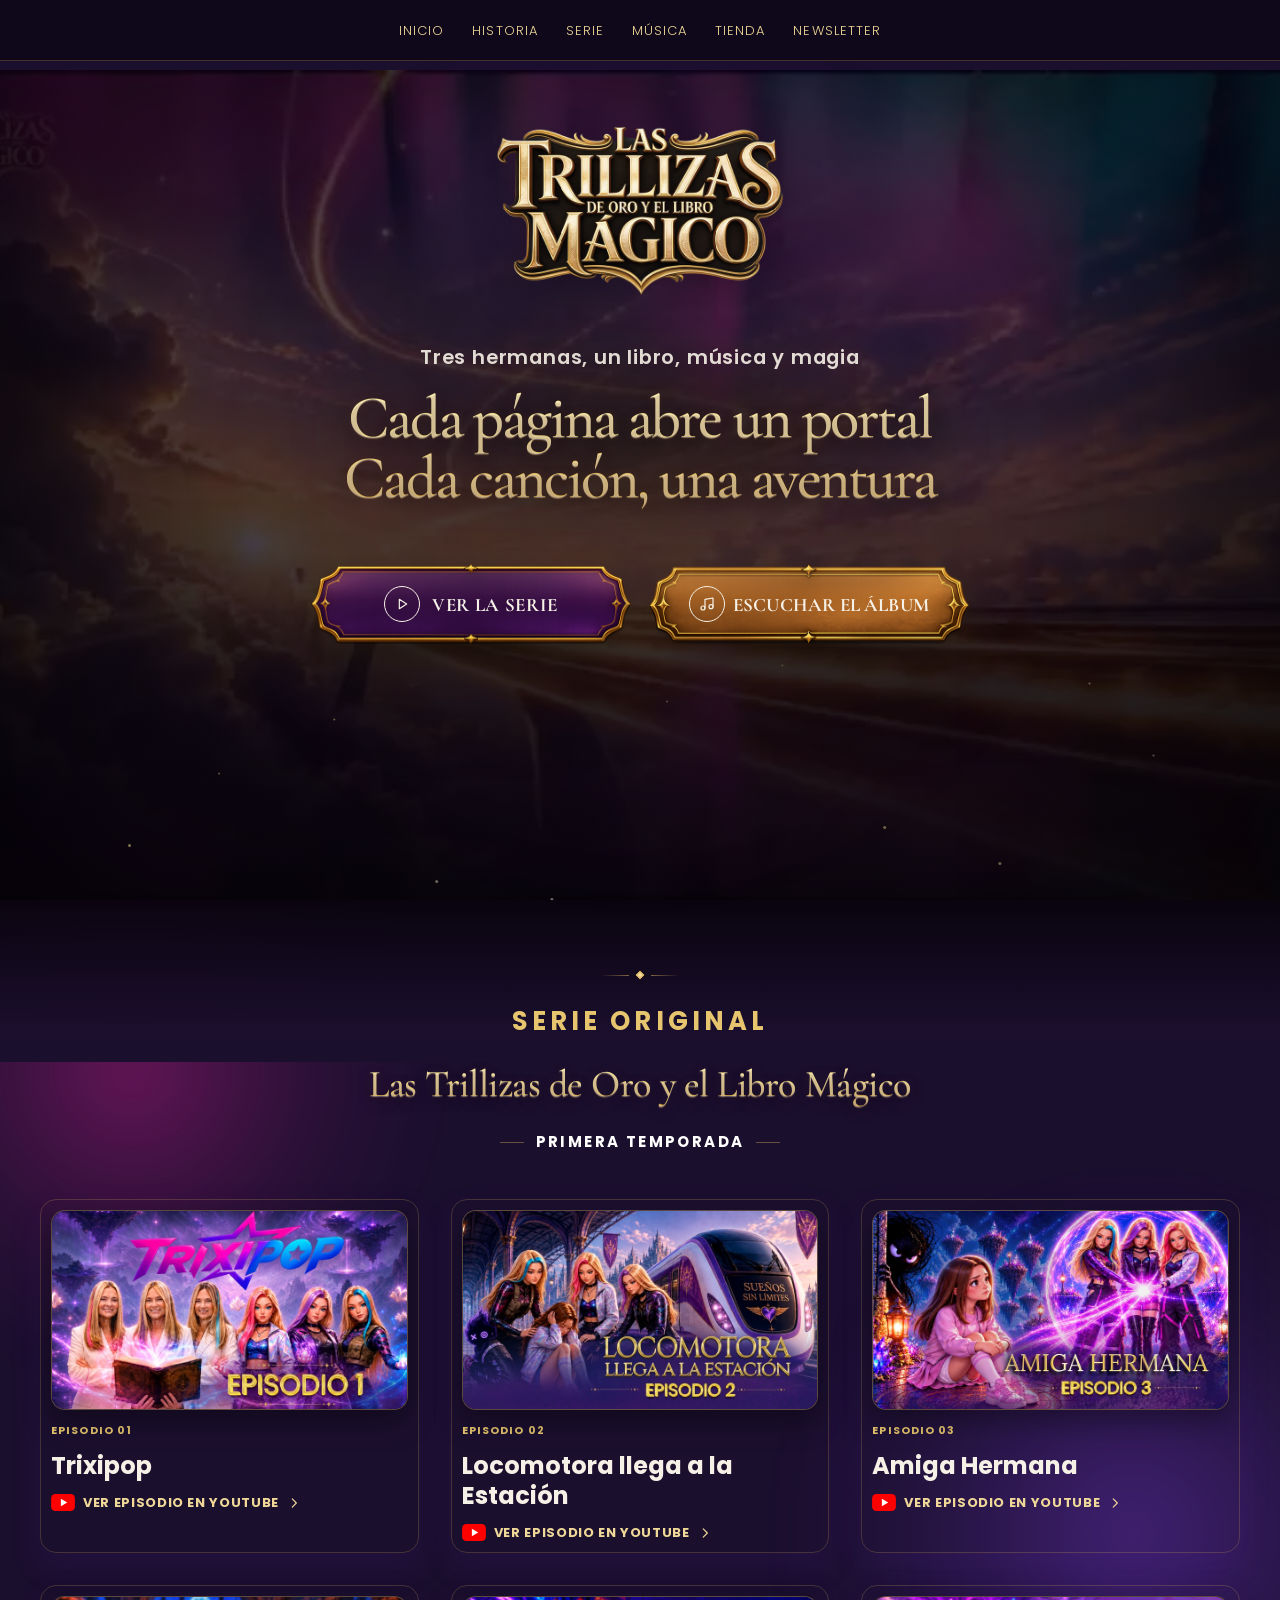
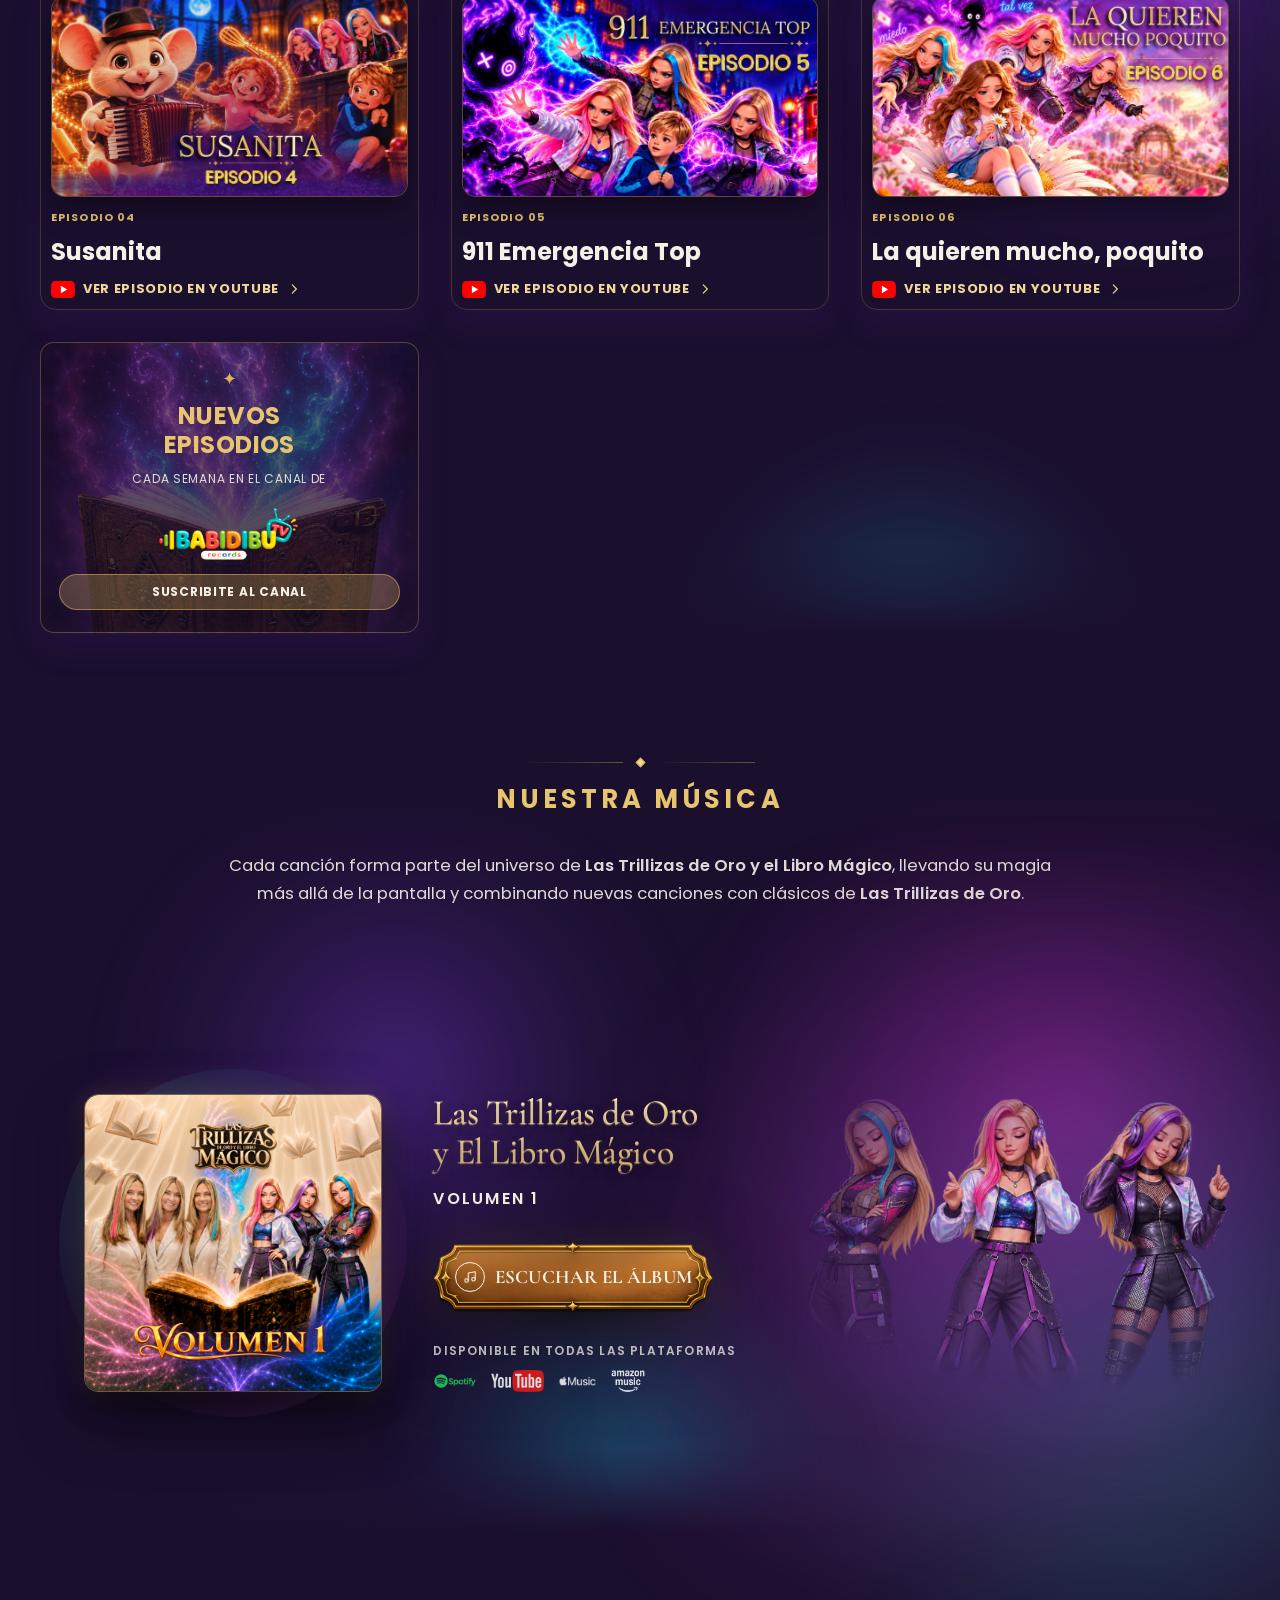
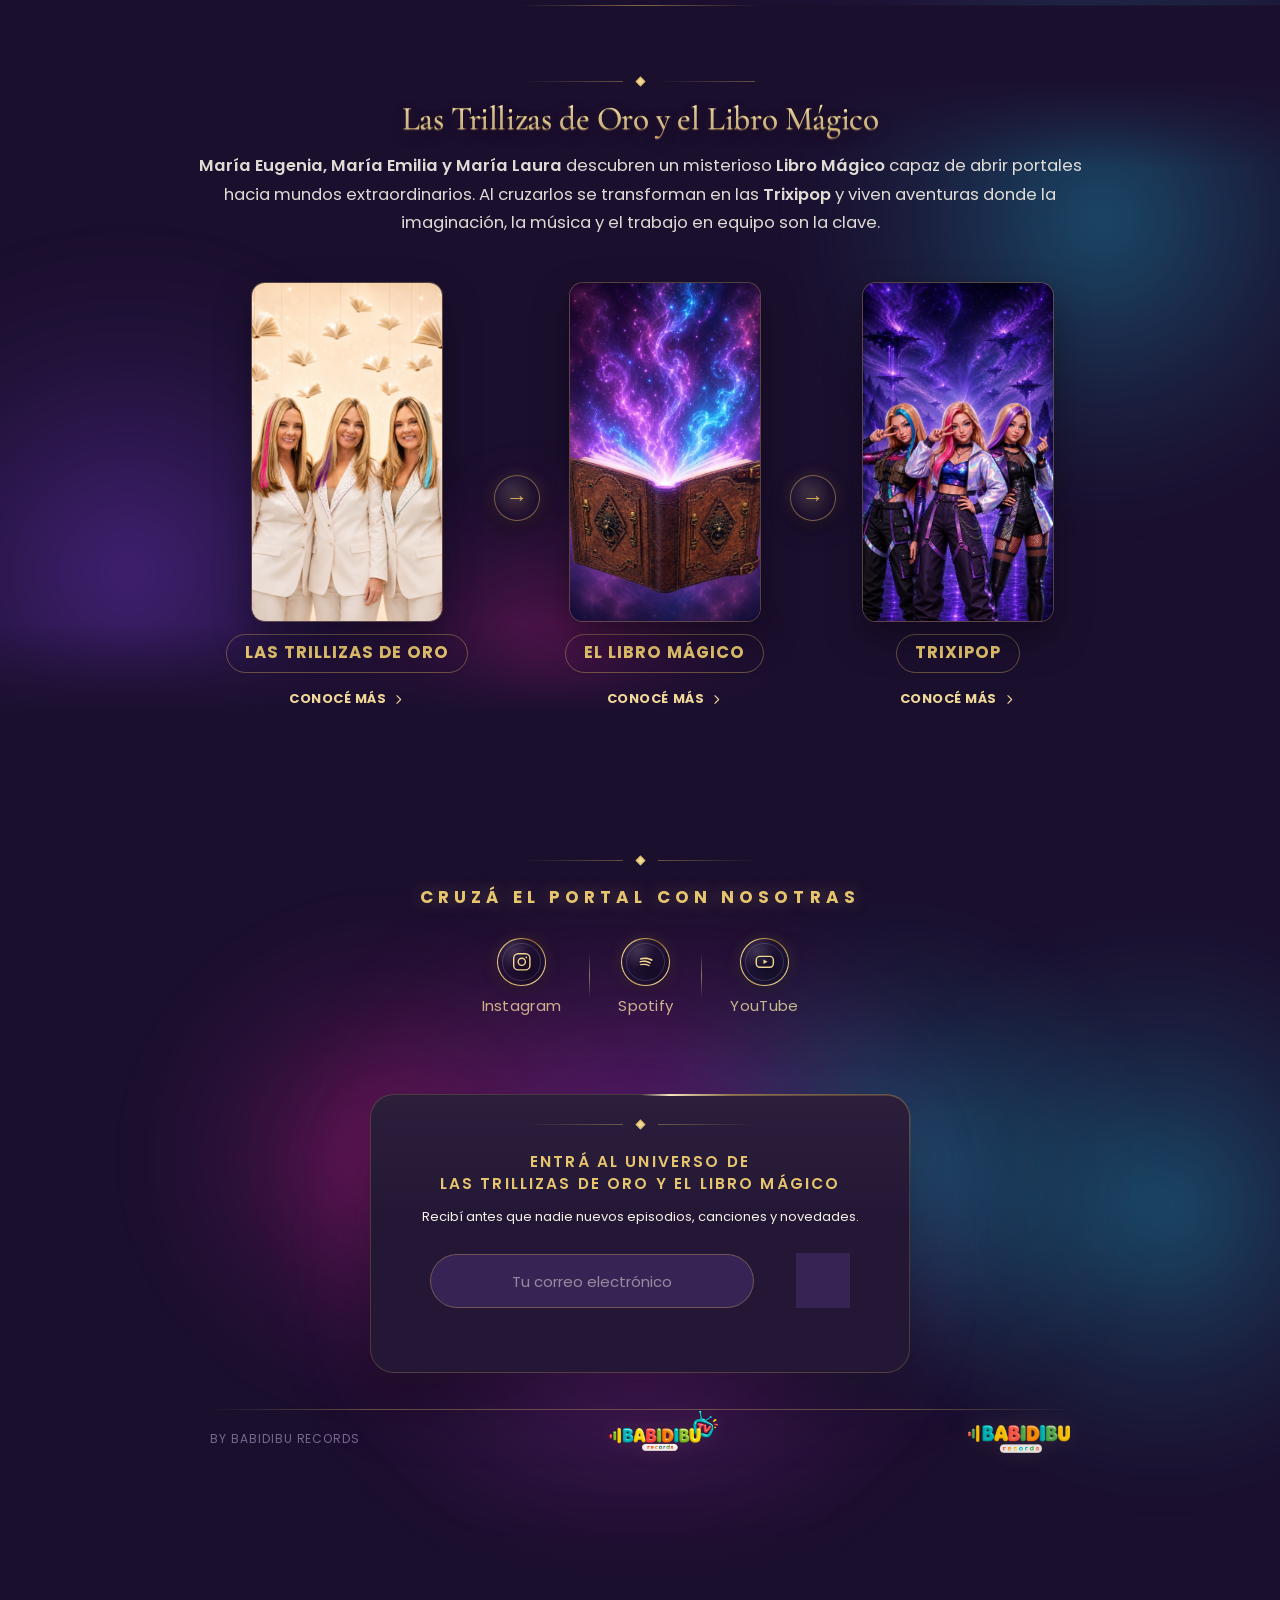
==== commit b7d2cfd3: "Sync index.html with draft: episodes 5-6, plus panel tracking for them Co-Authored-By: Claude Sonnet" ====
--- a/index.html
+++ b/index.html
@@ -7,6 +7,13 @@
   j=d.createElement(s),dl=l!='dataLayer'?'&l='+l:'';j.async=true;j.src=
   'https://www.googletagmanager.com/gtm.js?id='+i+dl;f.parentNode.insertBefore(j,f);
   })(window,document,'script','dataLayer','GTM-TP3NSZ8C');</script>
+  <!-- End Google Tag Manager -->
+  <!-- Google Tag Manager -->
+  <script>(function(w,d,s,l,i){w[l]=w[l]||[];w[l].push({'gtm.start':
+  new Date().getTime(),event:'gtm.js'});var f=d.getElementsByTagName(s)[0],
+  j=d.createElement(s),dl=l!='dataLayer'?'&l='+l:'';j.async=true;j.src=
+  'https://www.googletagmanager.com/gtm.js?id='+i+dl;f.parentNode.insertBefore(j,f);
+  })(window,document,'script','dataLayer','GTM-WLDMRM2M');</script>
   <!-- End Google Tag Manager -->
   <meta charset="UTF-8" />
   <meta
@@ -171,6 +178,10 @@
 <body class="has-sections">
   <!-- Google Tag Manager (noscript) -->
   <noscript><iframe src="https://www.googletagmanager.com/ns.html?id=GTM-TP3NSZ8C"
+  height="0" width="0" style="display:none;visibility:hidden"></iframe></noscript>
+  <!-- End Google Tag Manager (noscript) -->
+  <!-- Google Tag Manager (noscript) -->
+  <noscript><iframe src="https://www.googletagmanager.com/ns.html?id=GTM-WLDMRM2M"
   height="0" width="0" style="display:none;visibility:hidden"></iframe></noscript>
   <!-- End Google Tag Manager (noscript) -->
 
@@ -317,7 +328,7 @@
         <a
           id="ctaVideoclip"
           class="magic-button magic-button--purple"
-          href="https://linktw.in/Dnofjd"
+          href="https://linktw.in/pjknpj"
           data-content-key="cta_serie_link"
           target="_blank"
           rel="noopener noreferrer"
@@ -1130,14 +1141,28 @@
         episode: 3,
         title: 'Amiga Hermana',
         thumbnail: 'imagenes/miniatura_amiga_hermana_web.jpg',
-        youtubeUrl: 'https://linktw.in/ymkylh'
+        youtubeUrl: 'https://linktw.in/vvewtf'
       },
       {
         season: 1,
         episode: 4,
         title: 'Susanita',
         thumbnail: 'imagenes/miniatura_susanita_web.jpg',
-        youtubeUrl: 'https://linktw.in/snlydb'
+        youtubeUrl: 'https://linktw.in/uwtvhd'
+      },
+      {
+        season: 1,
+        episode: 5,
+        title: '911 Emergencia Top',
+        thumbnail: 'imagenes/miniatura_911_emergencia_top_web.jpg',
+        youtubeUrl: 'https://linktw.in/pjknpj'
+      },
+      {
+        season: 1,
+        episode: 6,
+        title: 'La quieren mucho, poquito',
+        thumbnail: 'imagenes/miniatura_esa_nina_enamorada_web.jpg',
+        youtubeUrl: 'https://linktw.in/qpydbu'
       }
     ];
 
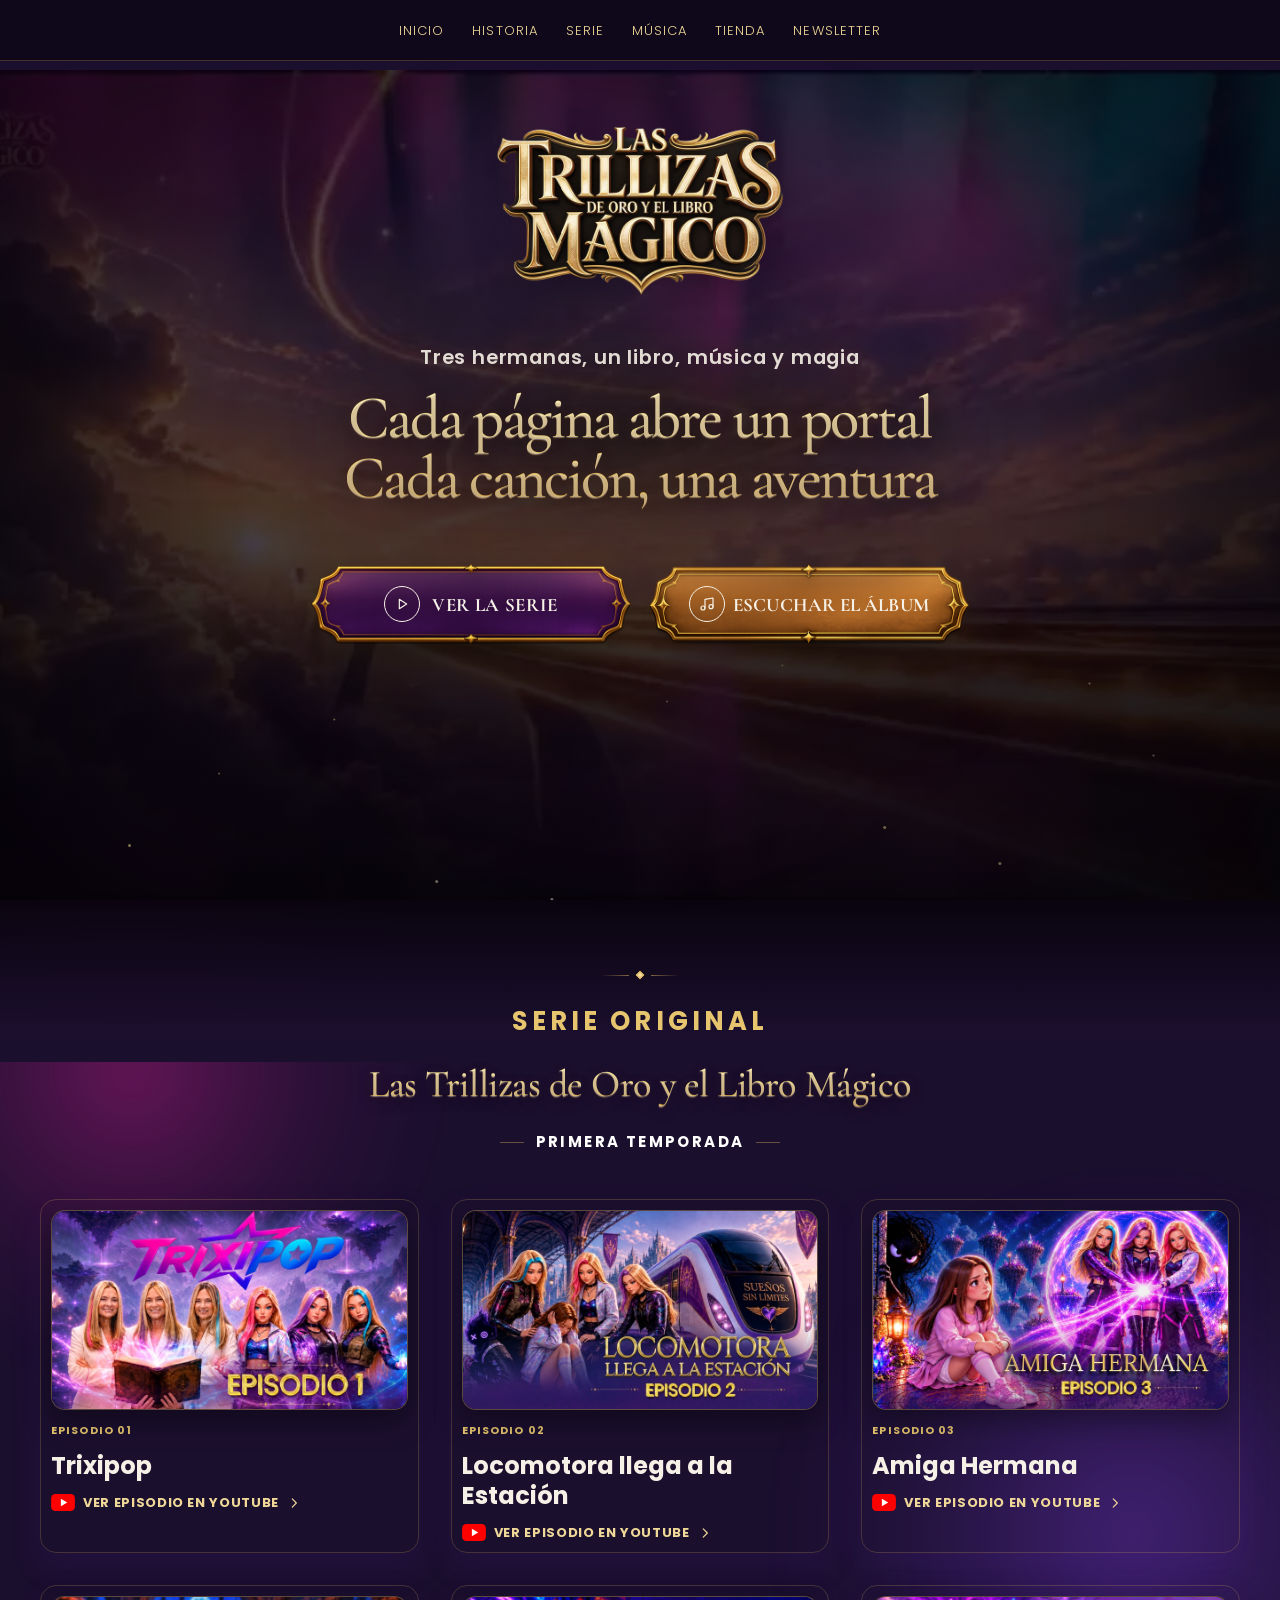
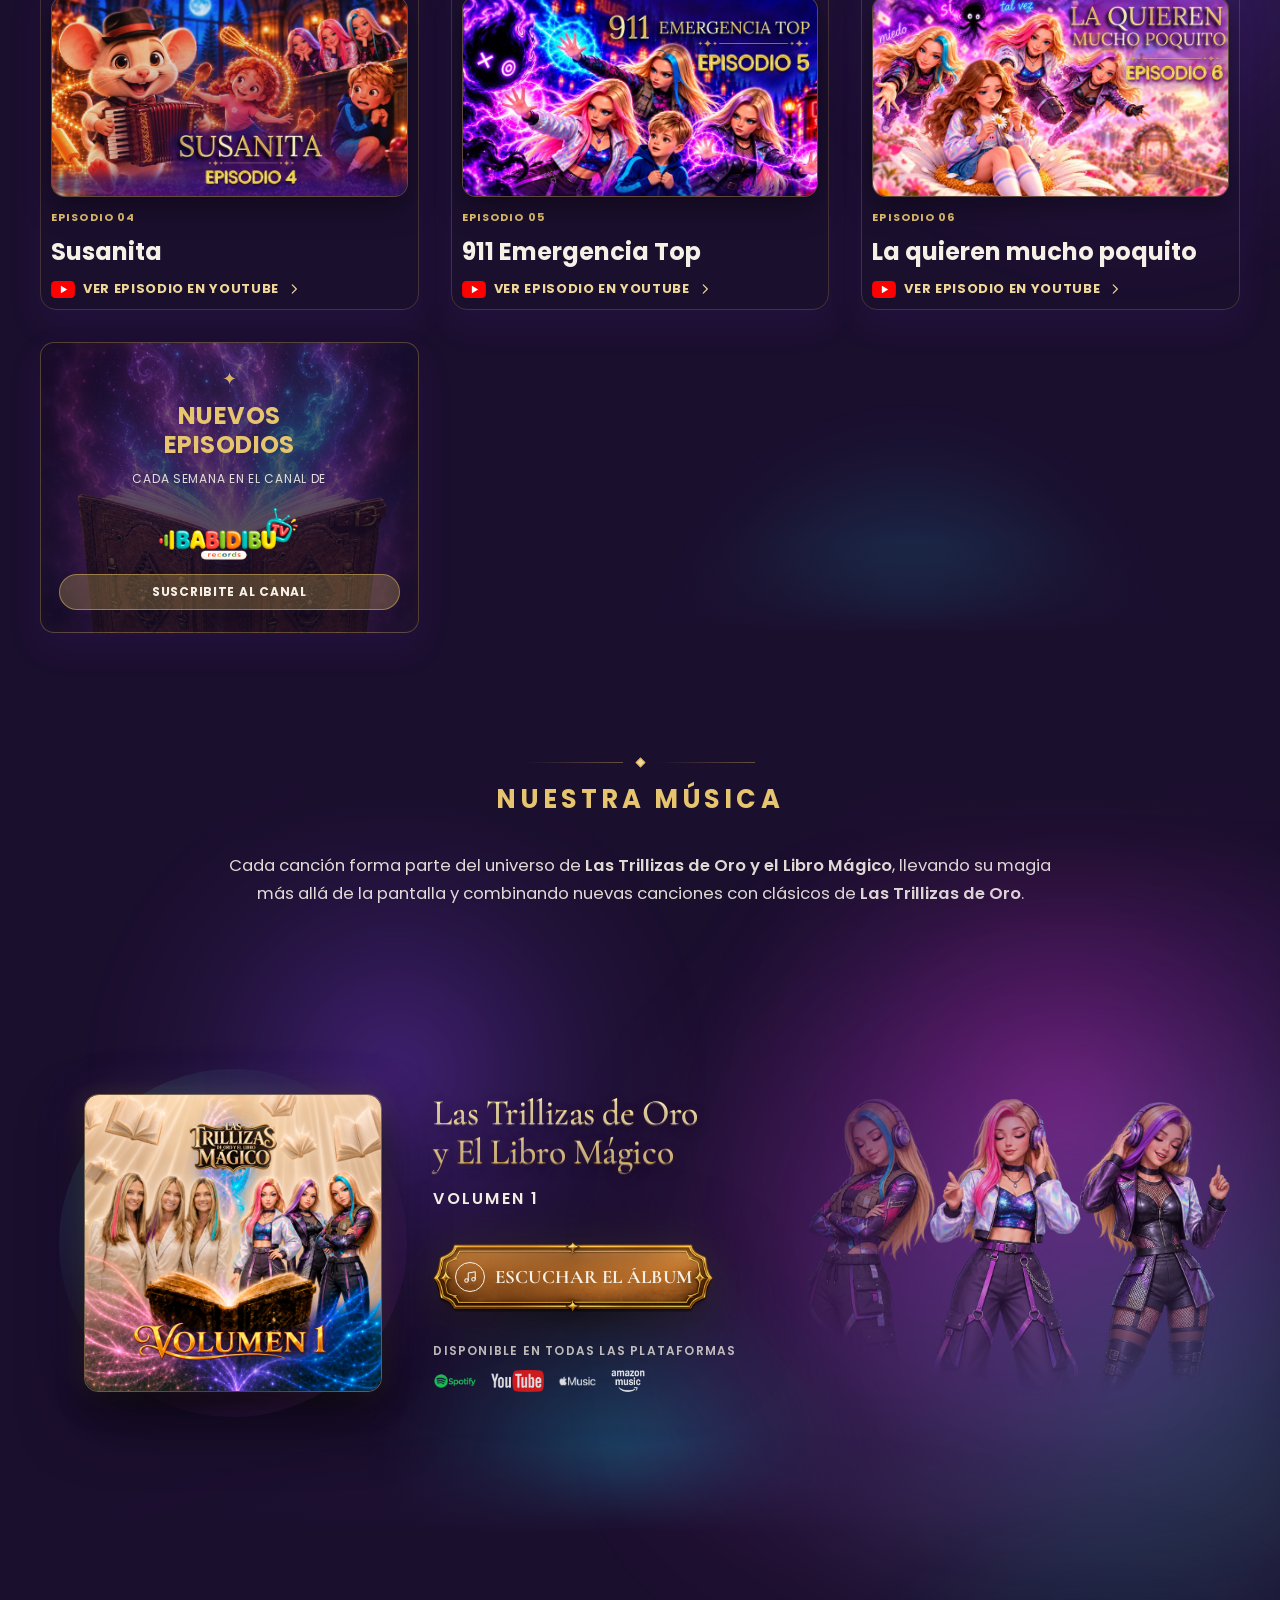
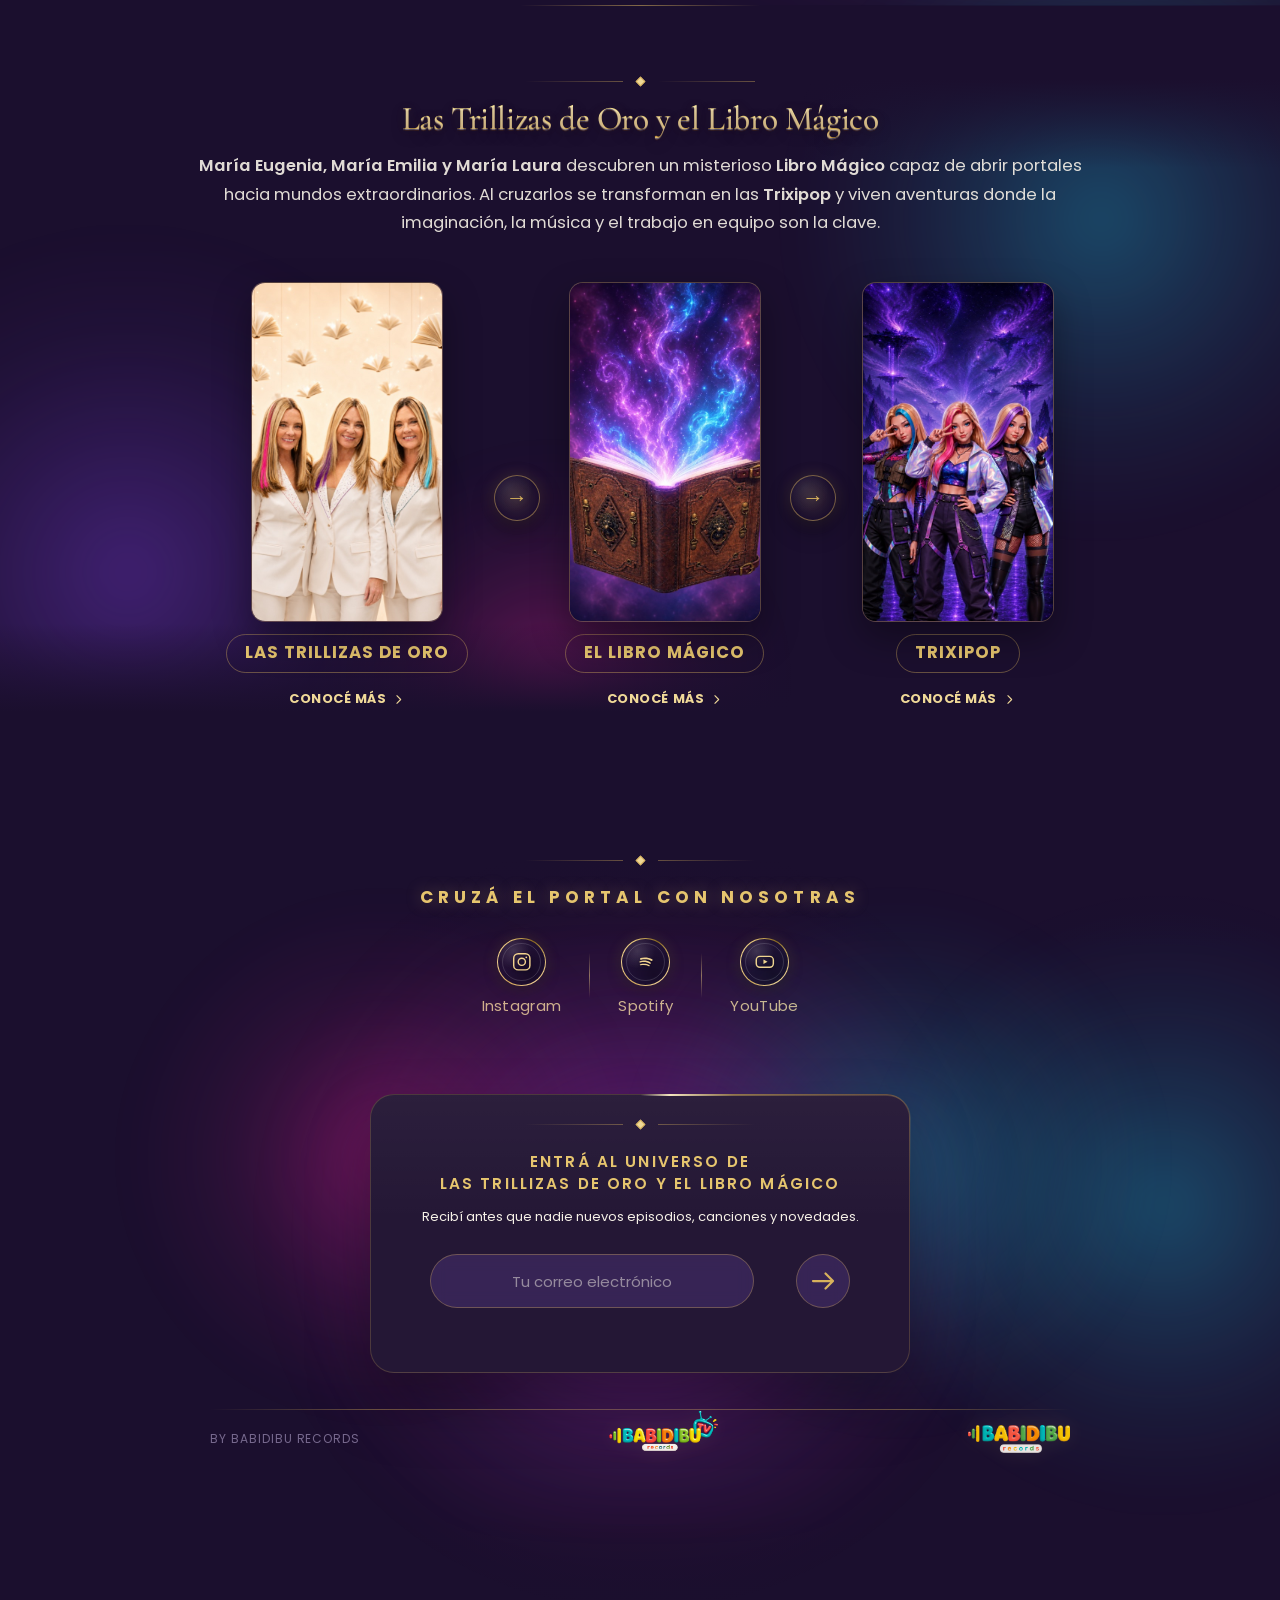
==== commit d23eeccf: "Remove comma from episode 6 title (La quieren mucho poquito) Co-Authored-By: Claude Sonnet 5 <norepl" ====
--- a/index.html
+++ b/index.html
@@ -1160,7 +1160,7 @@
       {
         season: 1,
         episode: 6,
-        title: 'La quieren mucho, poquito',
+        title: 'La quieren mucho poquito',
         thumbnail: 'imagenes/miniatura_esa_nina_enamorada_web.jpg',
         youtubeUrl: 'https://linktw.in/qpydbu'
       }
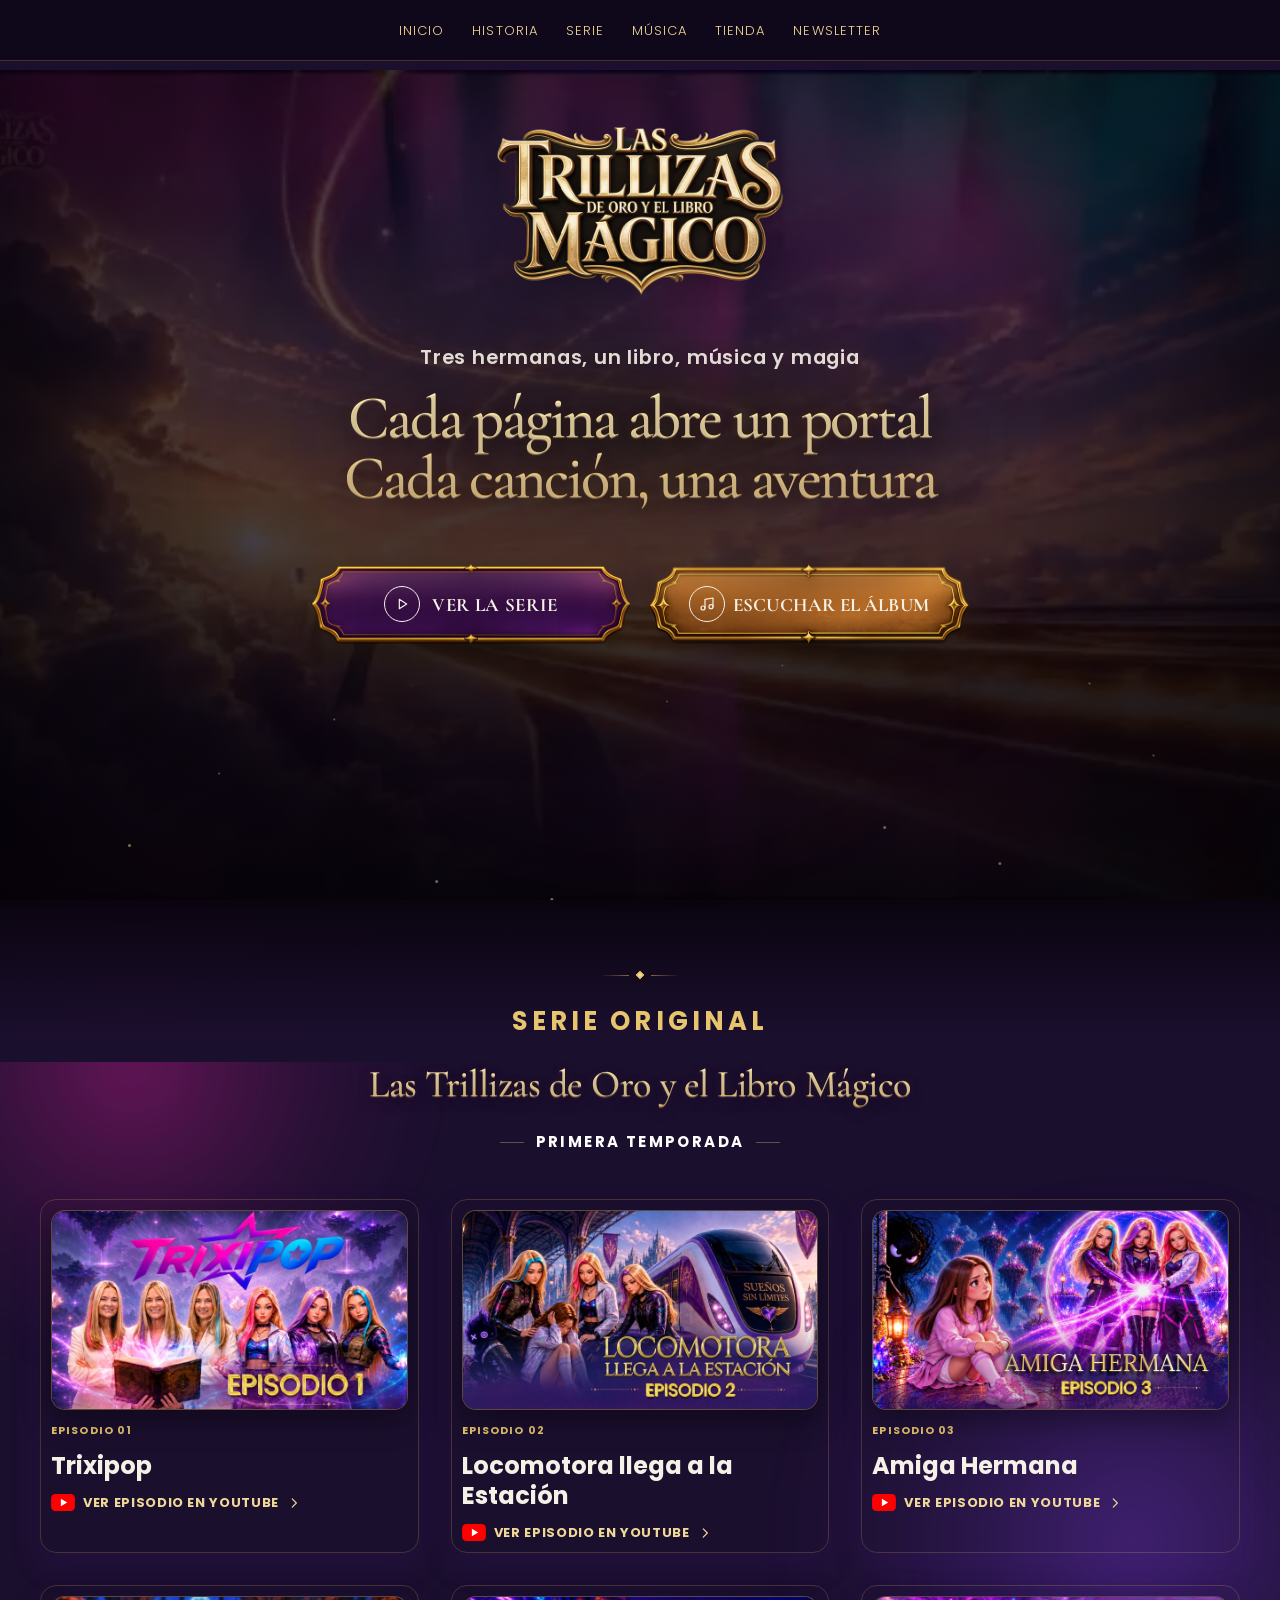
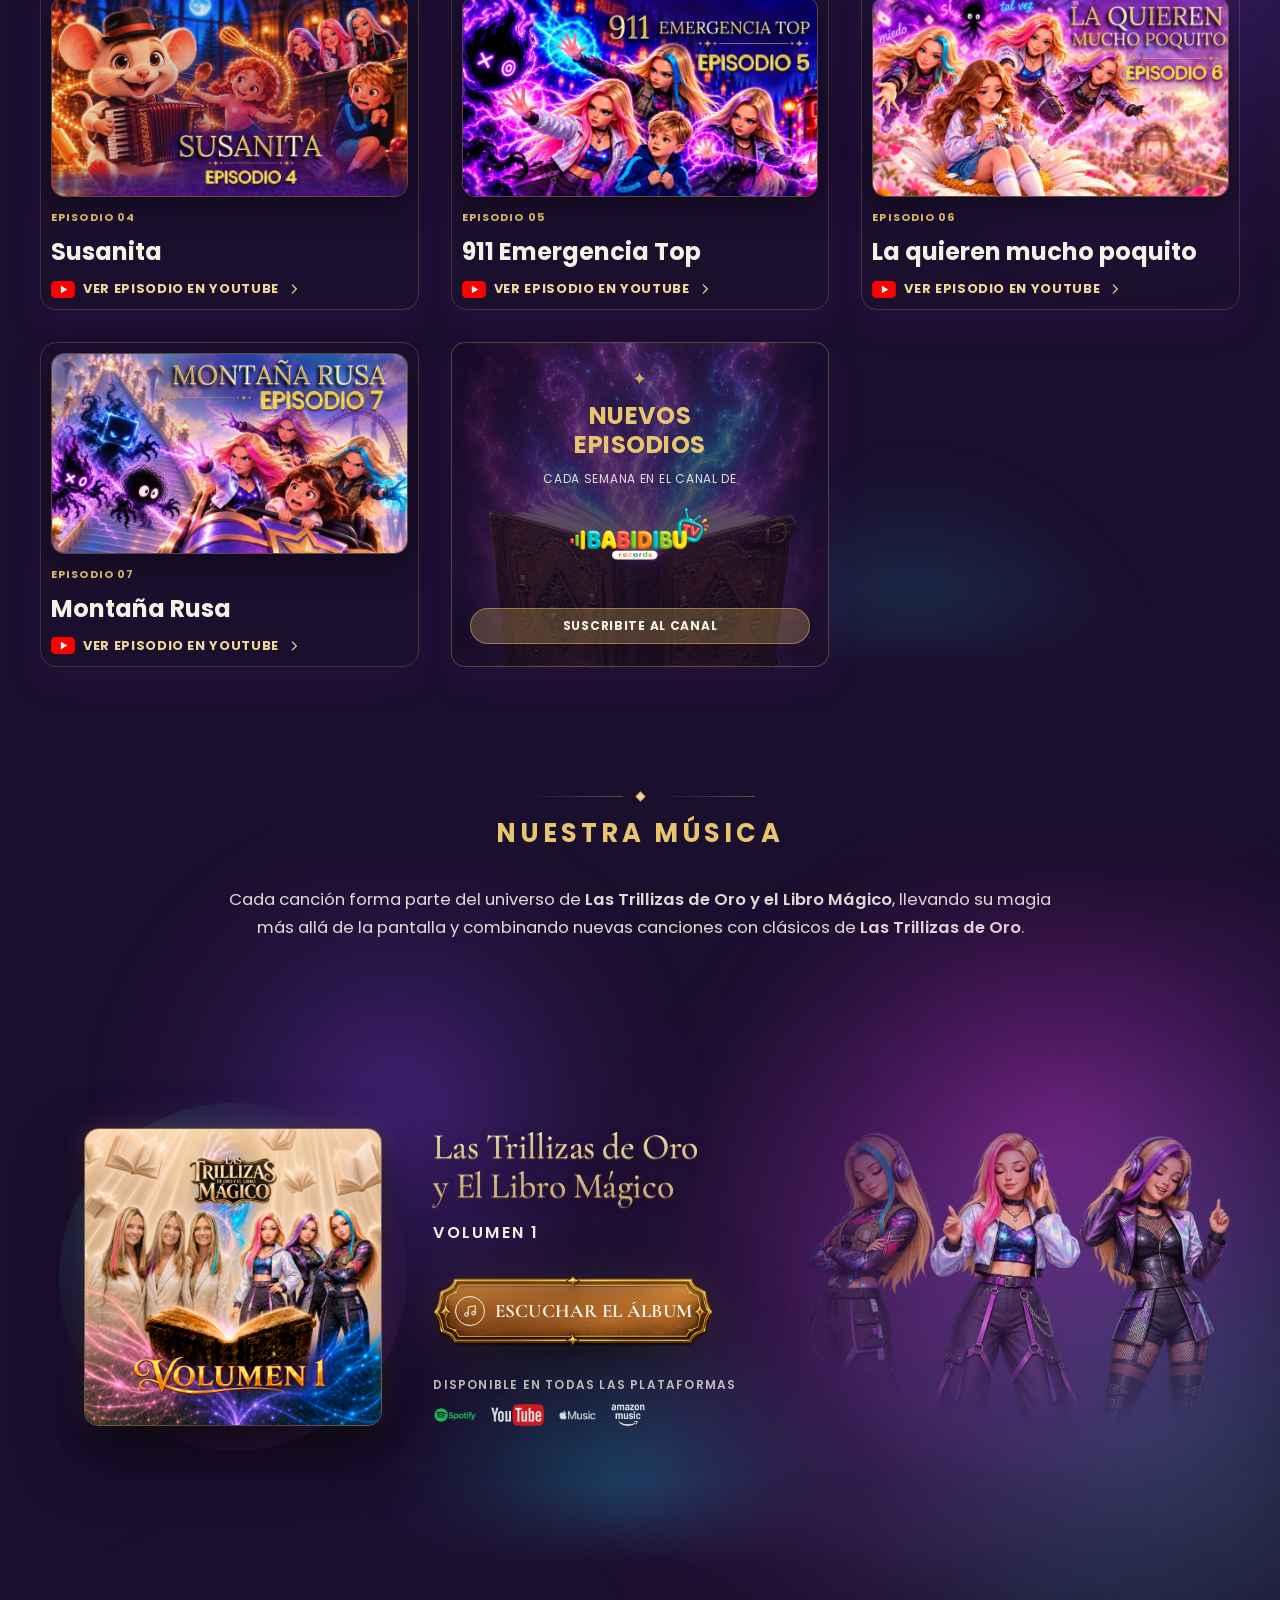
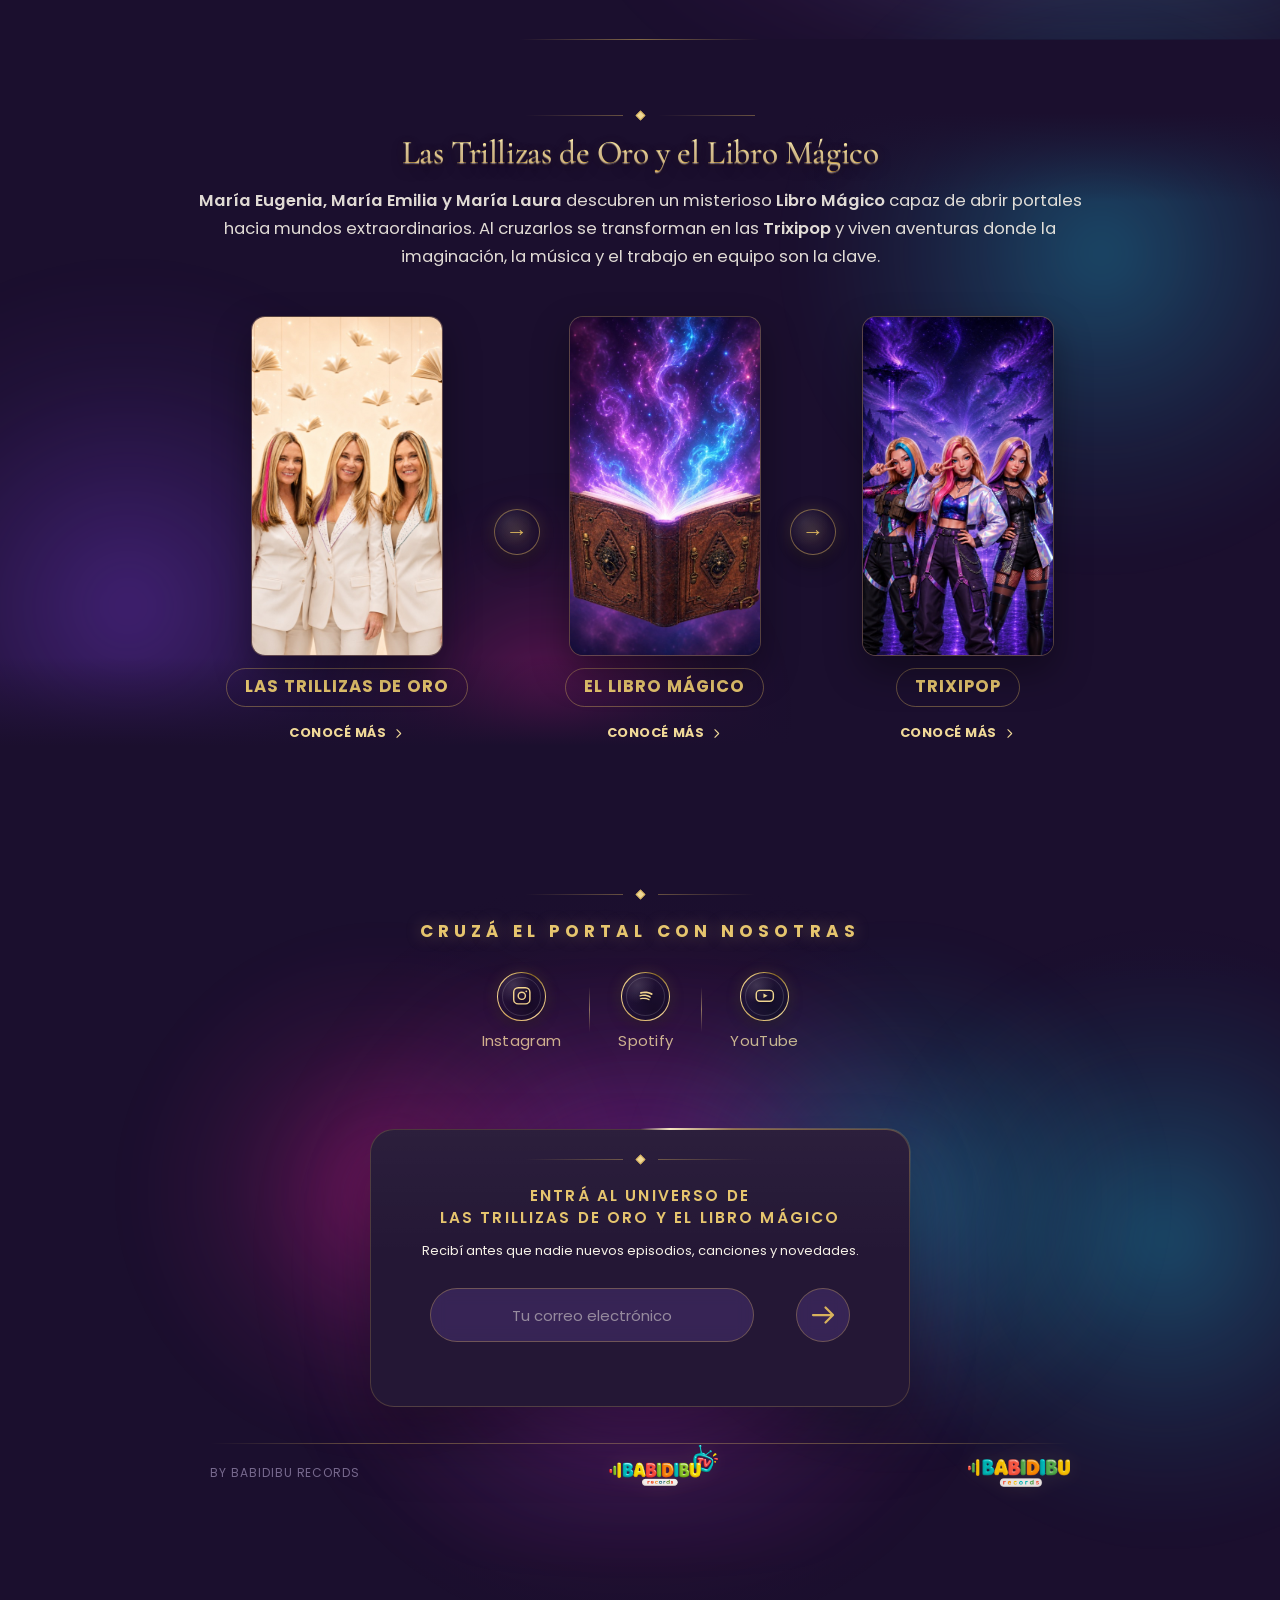
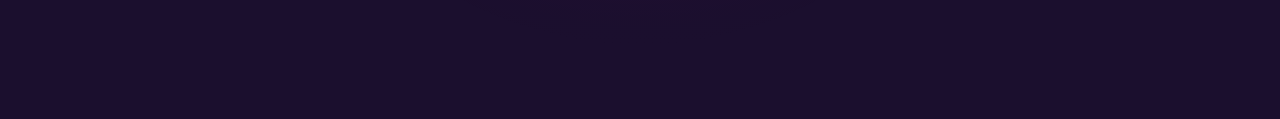
==== commit 4efac37d: "Sync index.html with draft: episode 7, plus panel tracking for it Co-Authored-By: Claude Sonnet 5 <n" ====
--- a/index.html
+++ b/index.html
@@ -328,7 +328,7 @@
         <a
           id="ctaVideoclip"
           class="magic-button magic-button--purple"
-          href="https://linktw.in/pjknpj"
+          href="https://linktw.in/molbbw"
           data-content-key="cta_serie_link"
           target="_blank"
           rel="noopener noreferrer"
@@ -1163,6 +1163,13 @@
         title: 'La quieren mucho poquito',
         thumbnail: 'imagenes/miniatura_esa_nina_enamorada_web.jpg',
         youtubeUrl: 'https://linktw.in/qpydbu'
+      },
+      {
+        season: 1,
+        episode: 7,
+        title: 'Montaña Rusa',
+        thumbnail: 'imagenes/miniatura_montana_rusa_web.jpg',
+        youtubeUrl: 'https://linktw.in/molbbw'
       }
     ];
 
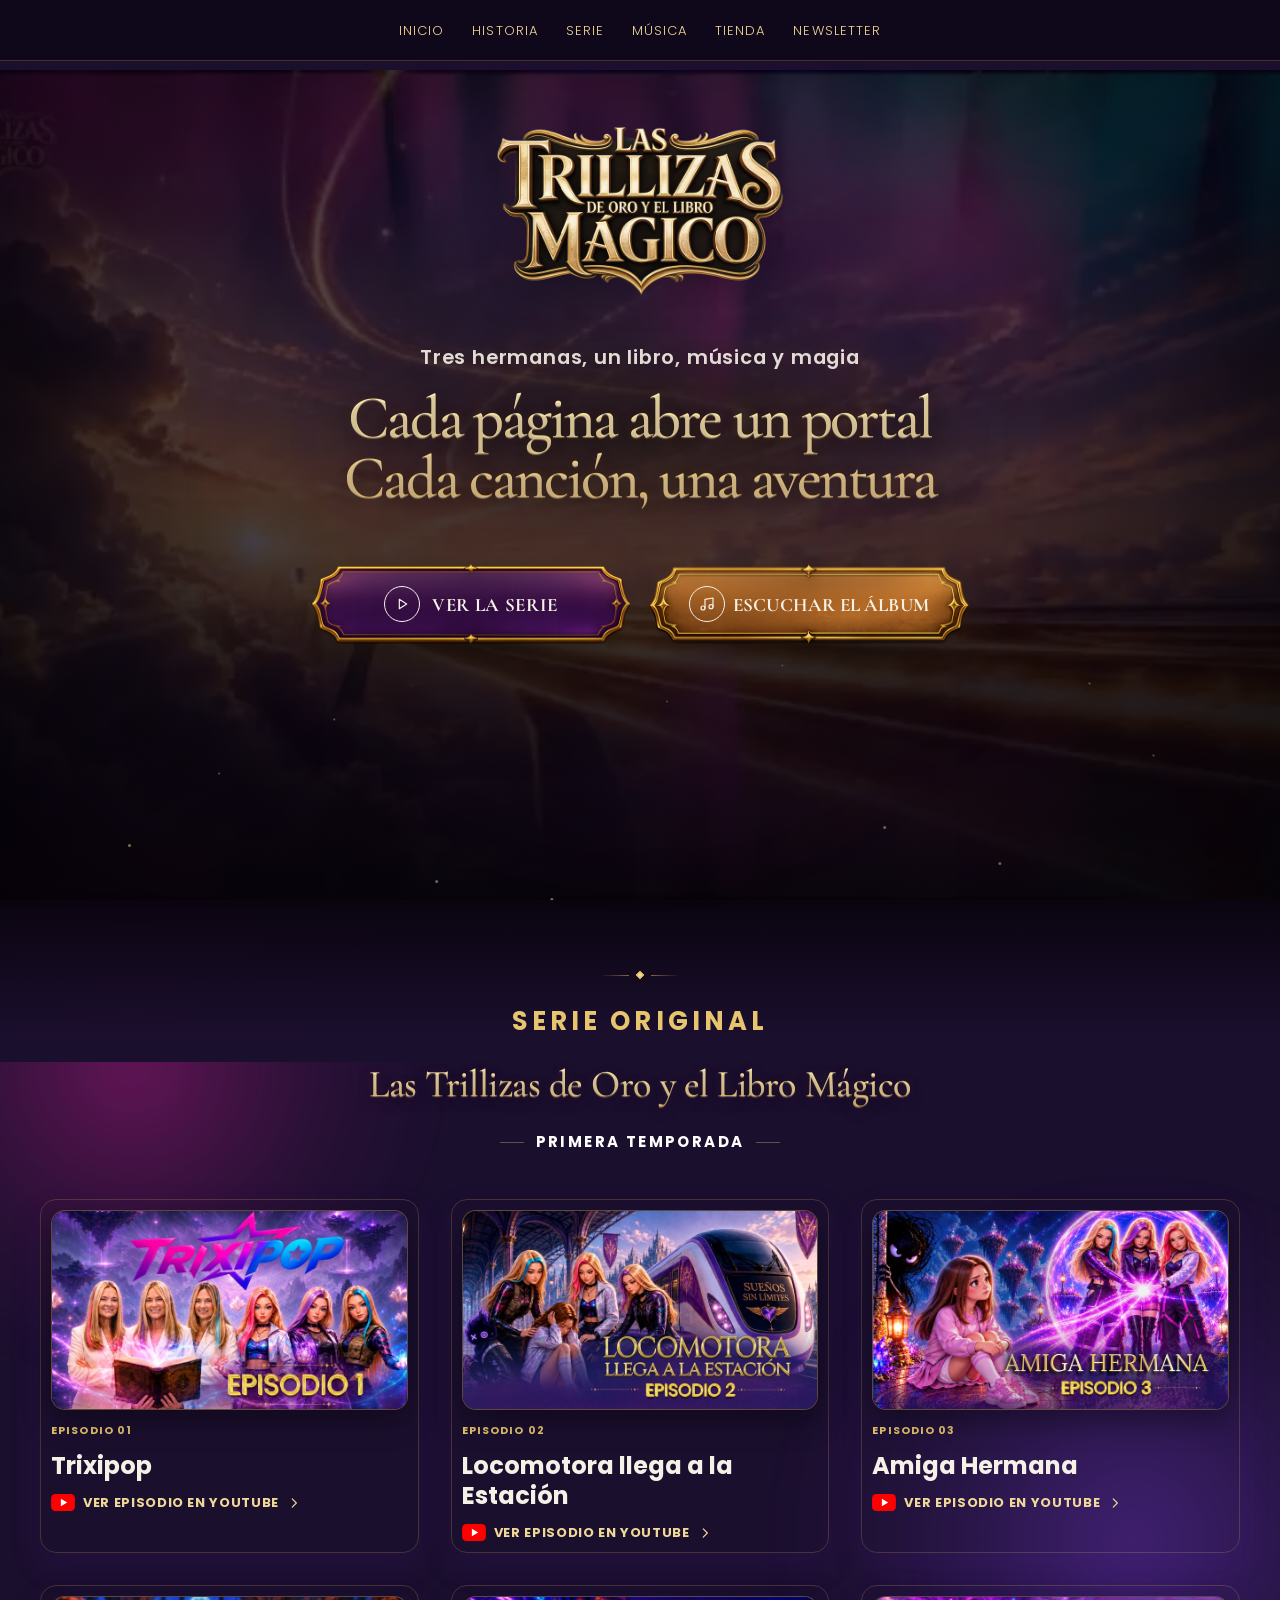
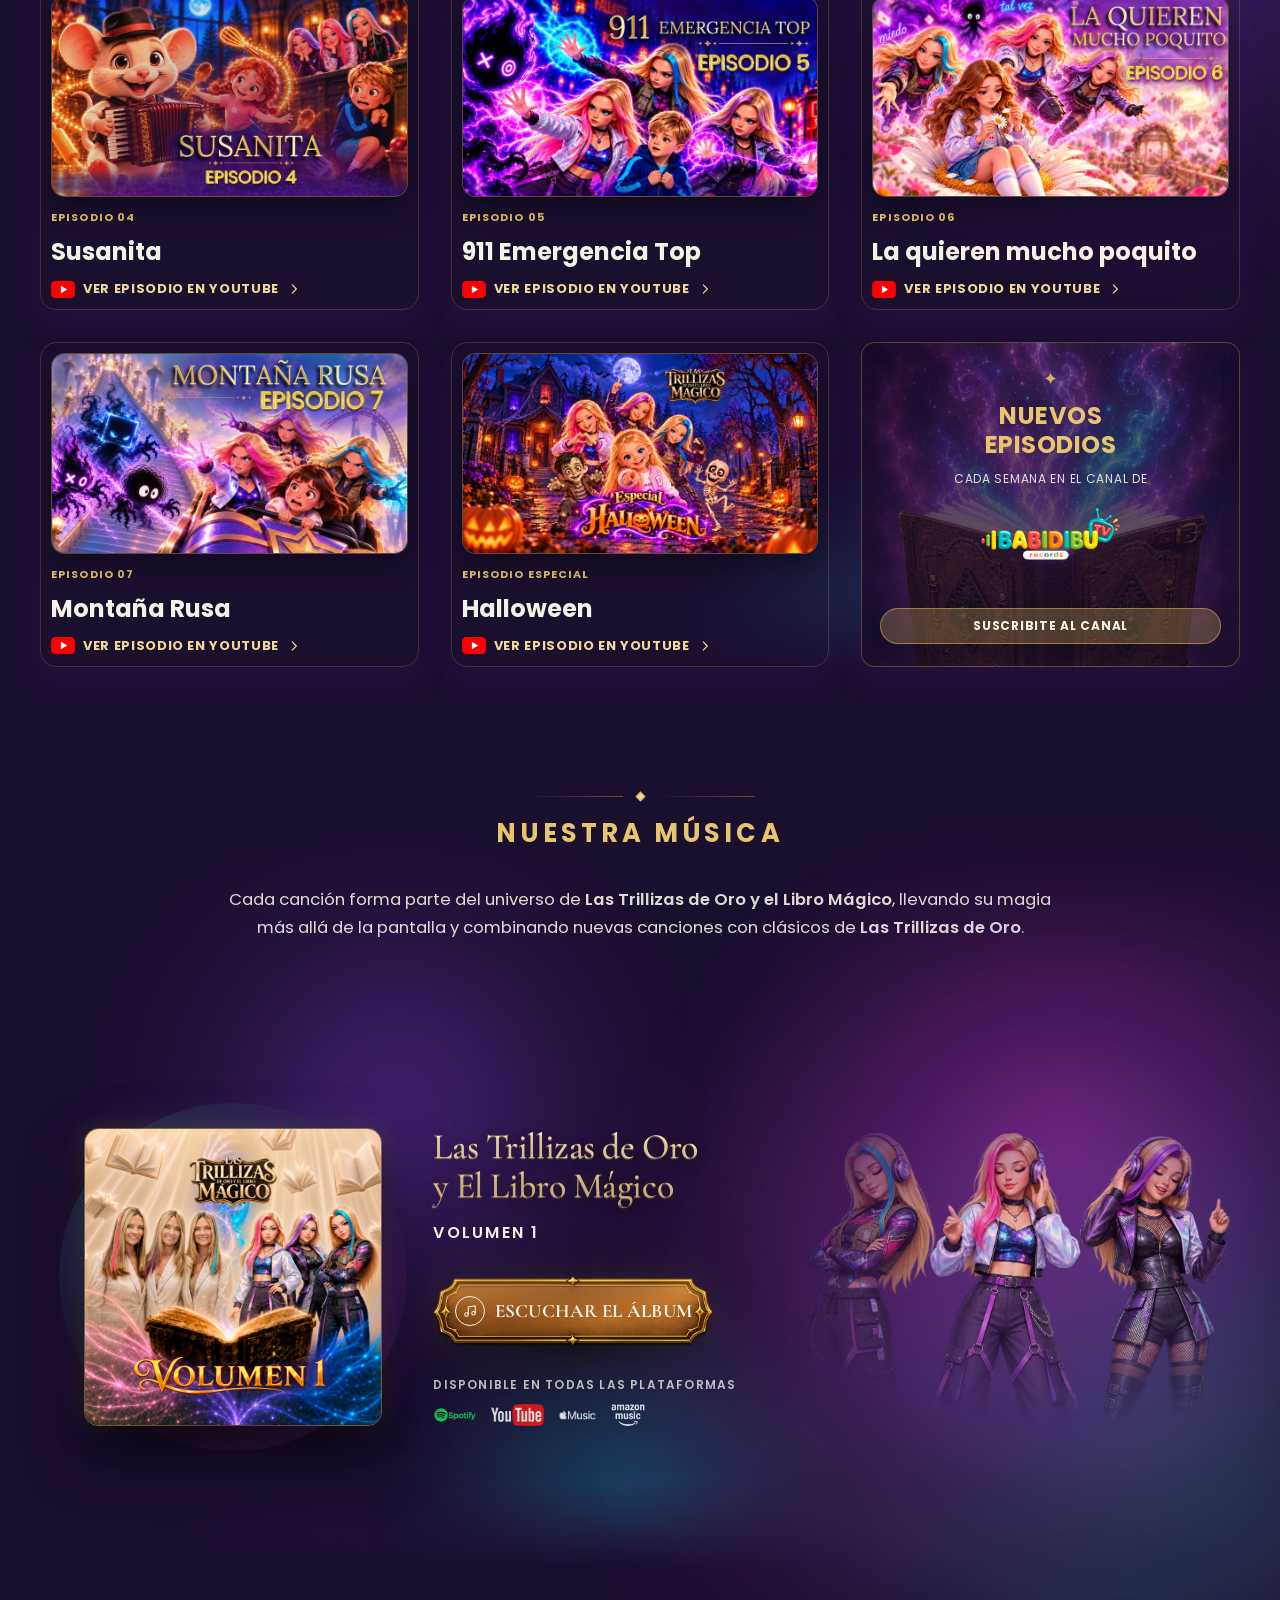
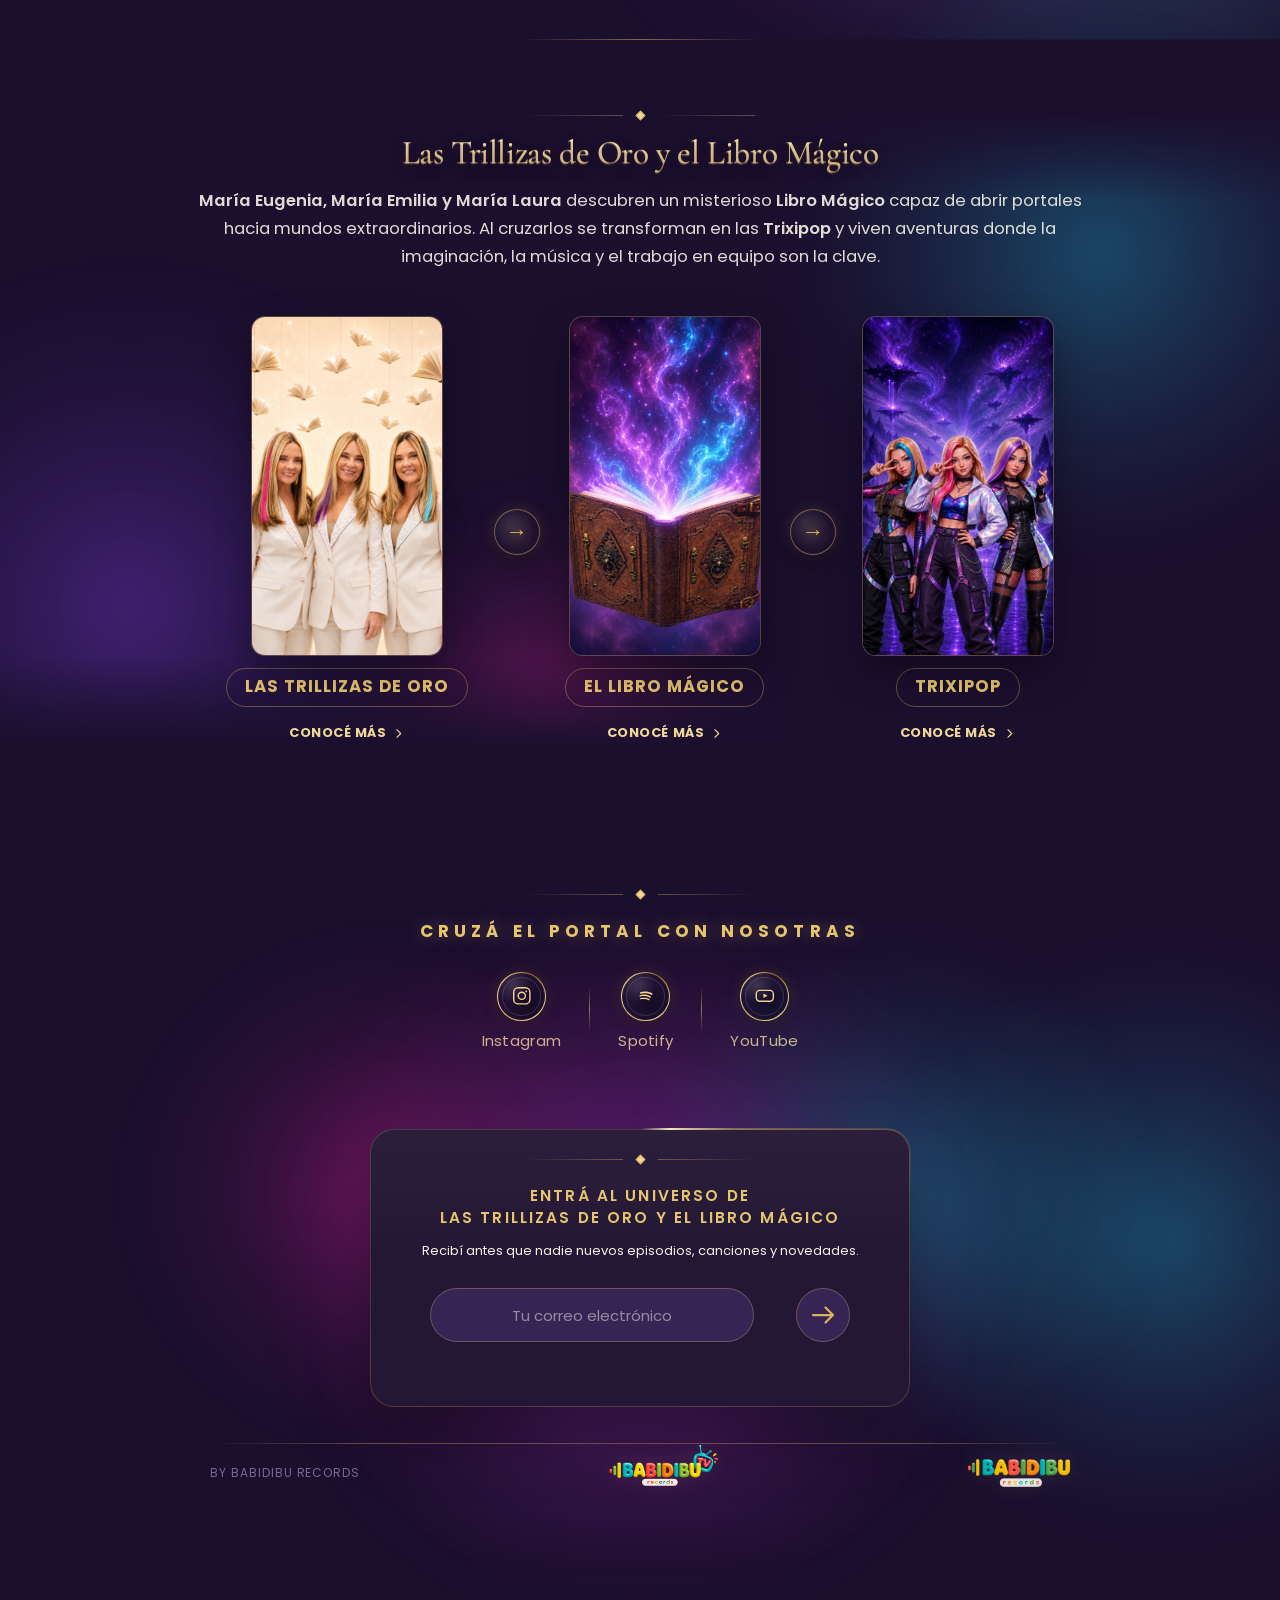
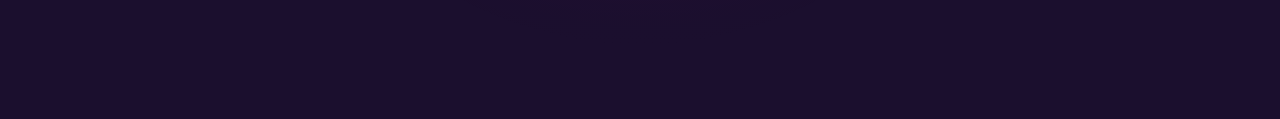
==== commit 53ca8a8c: "Sync index.html with draft: Halloween special card Co-Authored-By: Claude Sonnet 5.5 <noreply@anthro" ====
--- a/index.html
+++ b/index.html
@@ -1170,6 +1170,13 @@
         title: 'Montaña Rusa',
         thumbnail: 'imagenes/miniatura_montana_rusa_web.jpg',
         youtubeUrl: 'https://linktw.in/molbbw'
+      },
+      {
+        season: 1,
+        special: true,
+        title: 'Halloween',
+        thumbnail: 'imagenes/miniatura_halloween_web.jpg',
+        youtubeUrl: 'https://linktw.in/rymmbq'
       }
     ];
 
@@ -1179,10 +1186,25 @@
       a.href = ep.youtubeUrl || '#';
       a.target = '_blank';
       a.rel = 'noopener noreferrer';
-      a.setAttribute('aria-label', 'Ver episodio ' + ep.episode + ': ' + ep.title);
+      // Los episodios especiales (ej. Halloween) no tienen número: se
+      // etiquetan "Episodio especial" y se trackean como
+      // episodio_especial_<slug del título>.
+      var isSpecial = !!ep.special;
+      var specialSlug = String(ep.title || '')
+        .toLowerCase()
+        .normalize('NFD').replace(/[\u0300-\u036f]/g, '')
+        .replace(/^especial\s+/, '')
+        .replace(/[^a-z0-9]+/g, '_')
+        .replace(/^_+|_+$/g, '');
+
+      a.setAttribute('aria-label', isSpecial
+        ? 'Ver episodio especial: ' + ep.title
+        : 'Ver episodio ' + ep.episode + ': ' + ep.title);
       a.setAttribute('data-event', 'WatchVideo');
       a.setAttribute('data-destination', 'YouTube');
-      a.setAttribute('data-track-button', 'episodio_' + ep.episode);
+      a.setAttribute('data-track-button', isSpecial
+        ? 'episodio_especial_' + specialSlug
+        : 'episodio_' + ep.episode);
 
       var playIconHtml =
         '<span class="episode-tile__play" aria-hidden="true">'
@@ -1199,10 +1221,11 @@
         : playIconHtml;
 
       var episodeNum = ep.episode < 10 ? '0' + ep.episode : String(ep.episode);
+      var numberLabel = isSpecial ? 'Episodio especial' : 'Episodio ' + episodeNum;
 
       a.innerHTML =
         '<span class="episode-tile__thumb">' + thumbHtml + '</span>' +
-        '<span class="episode-tile__number">Episodio ' + episodeNum + '</span>' +
+        '<span class="episode-tile__number">' + numberLabel + '</span>' +
         '<span class="episode-tile__title">' + ep.title + '</span>' +
         '<span class="episode-tile__cta">' +
         '<svg class="episode-tile__cta-icon" viewBox="0 0 28 20" aria-hidden="true">' +
